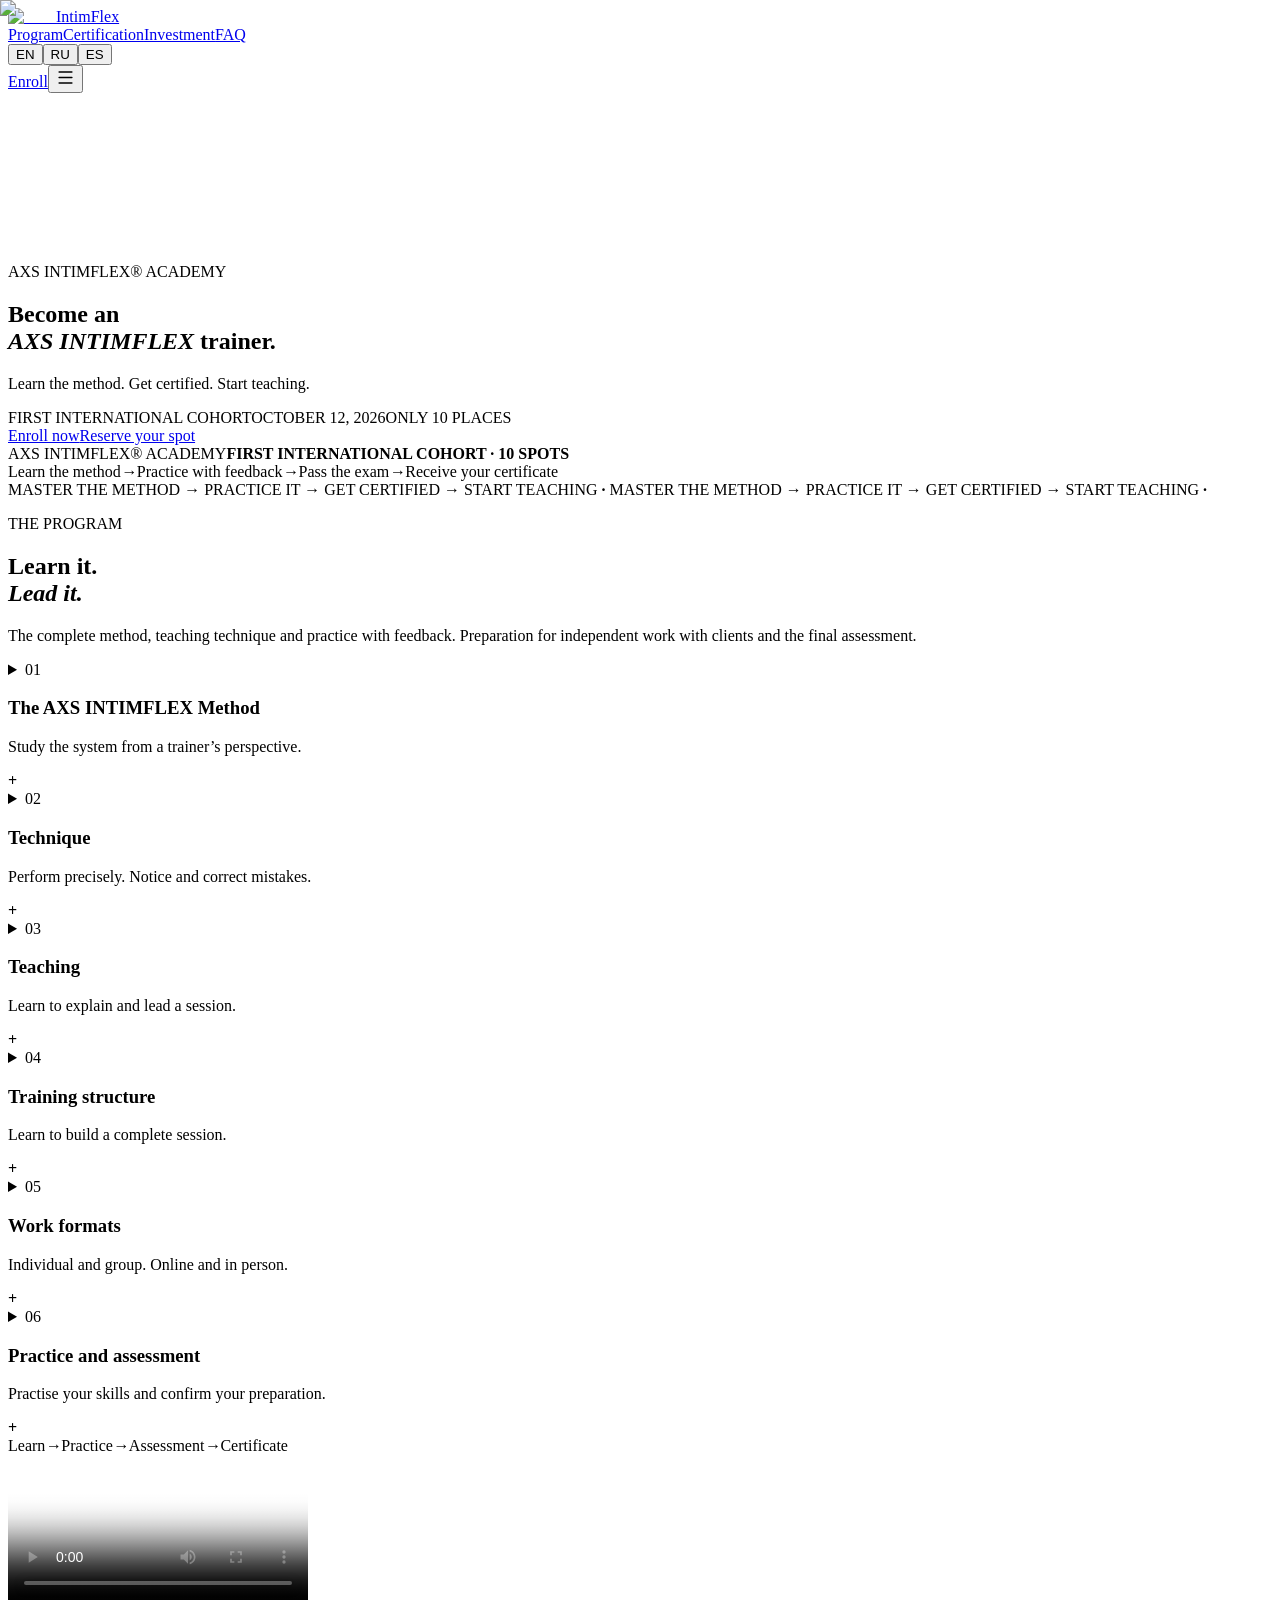
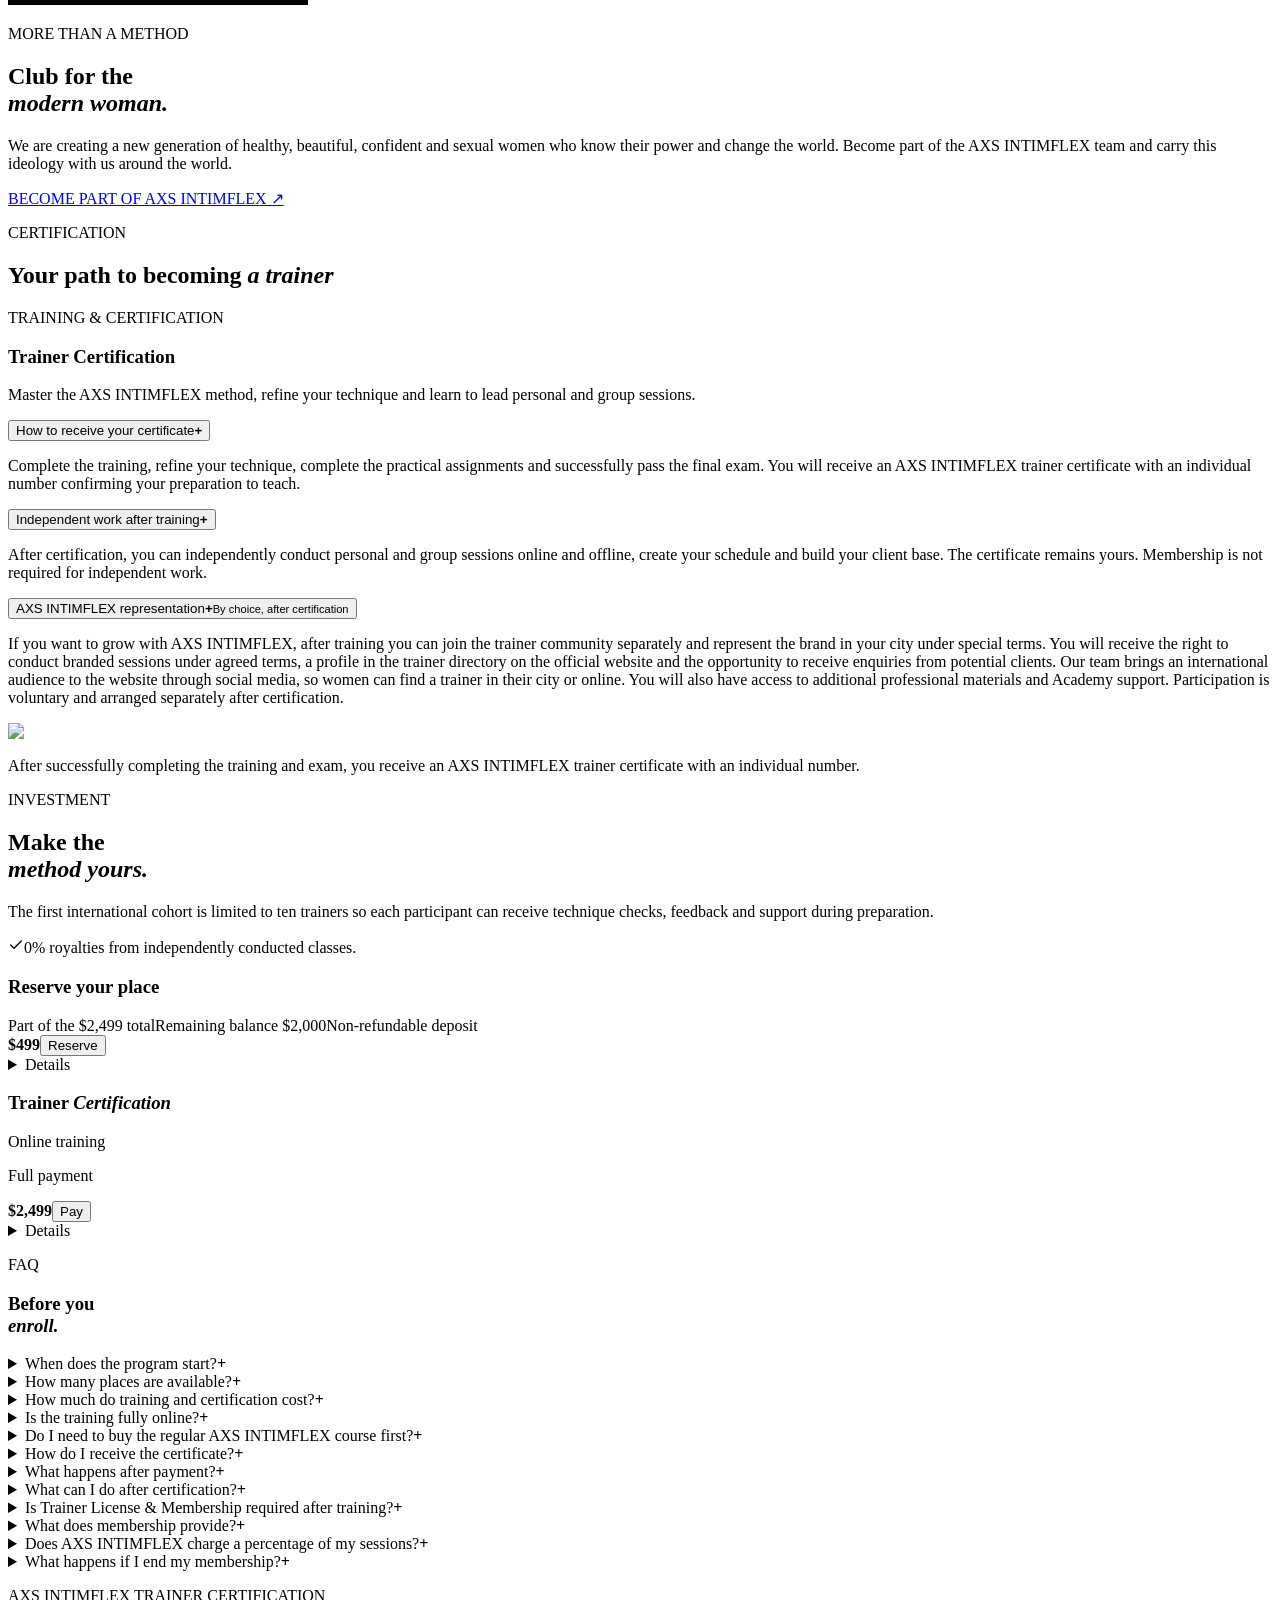
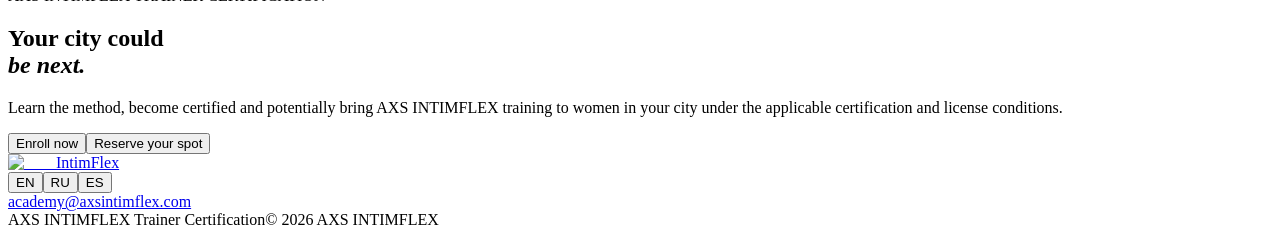
==== index.html @ 9a1fa1b2 "Remove deposit note from full payment details" ====
<!DOCTYPE html><html lang="en" class="cormorant_d46c91ca-module__DR68Ja__variable archivo_1da94cdb-module__p3mQUa__variable"><head><meta charSet="utf-8"/><meta name="viewport" content="width=device-width, initial-scale=1"/><link rel="preload" href="/intimflex-academy-review/_next/static/media/75affa71d1e2f6a7-s.p.17-aodiw50953.woff2" as="font" crossorigin="" type="font/woff2"/><link rel="preload" href="/intimflex-academy-review/_next/static/media/b27a2cd9989897de-s.p.28de03t9-1qub.woff2" as="font" crossorigin="" type="font/woff2"/><link rel="preload" href="/intimflex-academy-review/_next/static/media/daa29454a3e61cb2-s.p.25_z0nxfvnd9o.woff2" as="font" crossorigin="" type="font/woff2"/><link rel="preload" as="image" href="/intimflex-academy-review/img/axs-logo-original.png"/><link rel="preload" as="image" href="/intimflex-academy-review/img/academy-certificate-watermarked.jpg"/><link rel="stylesheet" href="/intimflex-academy-review/_next/static/chunks/3pkcctkh5bhol.css" data-precedence="next"/><link rel="preload" as="script" fetchPriority="low" href="/intimflex-academy-review/_next/static/chunks/3ll07n217cgxf.js"/><script src="/intimflex-academy-review/_next/static/chunks/161ejkk0k8fm8.js" async=""></script><script src="/intimflex-academy-review/_next/static/chunks/0iec5q4ack_04.js" async=""></script><script src="/intimflex-academy-review/_next/static/chunks/turbopack-14t2lankjjs8s.js" async=""></script><script src="/intimflex-academy-review/_next/static/chunks/1d4h-sglyo8ft.js" async=""></script><script src="/intimflex-academy-review/_next/static/chunks/14mumt5_n0xhi.js" async=""></script><script src="/intimflex-academy-review/_next/static/chunks/1zgshi71s8dn1.js" async=""></script><meta name="next-size-adjust" content=""/><title>AXS INTIMFLEX Academy — Trainer Certification</title><meta name="description" content="AXS INTIMFLEX Trainer Certification Program. First cohort starts October 12, 2026."/><script src="/intimflex-academy-review/_next/static/chunks/0cz1d0mv5g_q7.js" noModule=""></script></head><body><div hidden=""><!--$--><!--/$--></div><main id="top"><header class="site-header"><a class="brand" href="#top" aria-label="AXS INTIMFLEX Academy"><img alt="AXS" width="635" height="415" decoding="async" data-nimg="1" style="color:transparent" src="/intimflex-academy-review/img/axs-logo-original.png"/><span class="brand-name">IntimFlex</span></a><nav class="desktop-nav" aria-label="Main navigation"><a href="#program">Program</a><a href="#outcome">Certification</a><a href="#investment">Investment</a><a href="#faq">FAQ</a></nav><div class="header-actions"><div class="languages" role="group" aria-label="Language"><button class="selected" type="button" aria-pressed="true">EN</button><button class="" type="button" aria-pressed="false">RU</button><button class="" type="button" aria-pressed="false">ES</button></div><a class="header-cta" href="#investment">Enroll</a><button class="menu-button" type="button" aria-expanded="false" aria-label="Open menu"><svg xmlns="http://www.w3.org/2000/svg" width="19" height="19" viewBox="0 0 24 24" fill="none" stroke="currentColor" stroke-width="2" stroke-linecap="round" stroke-linejoin="round" class="lucide lucide-menu" aria-hidden="true"><path d="M4 5h16"></path><path d="M4 12h16"></path><path d="M4 19h16"></path></svg></button></div></header><section class="hero" aria-labelledby="hero-title"><video class="hero-video" autoPlay="" muted="" loop="" playsInline="" poster="/intimflex-academy-review/img/hero-m.jpg" aria-hidden="true"><source src="/intimflex-academy-review/video/hero.mp4" type="video/mp4"/></video><div class="hero-overlay" aria-hidden="true"></div><div class="shell hero-grid"><div class="hero-copy"><p class="eyebrow pink">AXS INTIMFLEX® ACADEMY</p><h1 id="hero-title">Become an<br/><em>AXS INTIMFLEX</em> trainer.</h1><p class="hero-lede">Learn the method. Get certified. Start teaching.</p><div class="hero-meta"><span>FIRST INTERNATIONAL COHORT</span><span>OCTOBER 12, 2026</span><span>ONLY 10 PLACES</span></div><div class="hero-actions"><a class="button button-primary" href="#investment">Enroll now</a><a class="button button-ghost" href="#investment">Reserve your spot</a></div></div><div class="hero-visual"><img alt="AXS INTIMFLEX training session" loading="lazy" decoding="async" data-nimg="fill" class="hero-visual-image" style="position:absolute;height:100%;width:100%;left:0;top:0;right:0;bottom:0;color:transparent" src="/intimflex-academy-review/img/academy-hero-training-v20260906-new.jpg"/><div class="visual-caption"><span>AXS INTIMFLEX® ACADEMY</span><b>FIRST INTERNATIONAL COHORT<!-- --> · <!-- -->10 SPOTS</b></div></div></div><div class="shell hero-facts"><span class="">Learn the method</span><i>→</i><span class="">Practice with feedback</span><i>→</i><span class="">Pass the exam</span><i>→</i><span class="last-fact">Receive your certificate</span></div></section><section class="brand-strip" aria-label="Academy path"><div class="brand-strip-viewport"><div class="brand-strip-track"><span aria-hidden="false">MASTER THE METHOD → PRACTICE IT → GET CERTIFIED → START TEACHING<!-- --> <b aria-hidden="true"> · </b></span><span aria-hidden="true">MASTER THE METHOD → PRACTICE IT → GET CERTIFIED → START TEACHING<!-- --> <b aria-hidden="true"> · </b></span></div></div></section><section class="section" id="program"><div class="shell"><div class="section-intro"><div><p class="eyebrow">THE PROGRAM</p><h2>Learn it.<br/><em>Lead it.</em></h2></div><p>The complete method, teaching technique and practice with feedback. Preparation for independent work with clients and the final assessment.</p></div><div class="program-list"><details class="program-item"><summary><span>0<!-- -->1</span><div><h3>The AXS INTIMFLEX Method</h3><p>Study the system from a trainer’s perspective.</p></div><b>+</b></summary><div class="program-detail"><p>Work through the core training blocks and understand their purpose and sequence. The full core method is included in the program; you do not need to purchase a separate course in advance.</p></div></details><details class="program-item"><summary><span>0<!-- -->2</span><div><h3>Technique</h3><p>Perform precisely. Notice and correct mistakes.</p></div><b>+</b></summary><div class="program-detail"><p>Study exercise technique and common errors. Learn to demonstrate movement, observe how it is performed and give a client clear cues.</p></div></details><details class="program-item"><summary><span>0<!-- -->3</span><div><h3>Teaching</h3><p>Learn to explain and lead a session.</p></div><b>+</b></summary><div class="program-detail"><p>Master a clear sequence for teaching exercises: explanation, demonstration, observation and feedback. Learn to help a client understand and master each movement.</p></div></details><details class="program-item"><summary><span>0<!-- -->4</span><div><h3>Training structure</h3><p>Learn to build a complete session.</p></div><b>+</b></summary><div class="program-detail"><p>Study how to structure a workout: warm-up, main blocks, exercise sequence and finish. Understand how to connect exercises into a complete session.</p></div></details><details class="program-item"><summary><span>0<!-- -->5</span><div><h3>Work formats</h3><p>Individual and group. Online and in person.</p></div><b>+</b></summary><div class="program-detail"><p>Learn the specifics of personal and group sessions. Understand how to organise explanation, demonstration and technique observation in each format.</p></div></details><details class="program-item"><summary><span>0<!-- -->6</span><div><h3>Practice and assessment</h3><p>Practise your skills and confirm your preparation.</p></div><b>+</b></summary><div class="program-detail"><p>Complete practical assignments, demonstrate the technique and receive feedback. The certificate is issued after the program requirements are completed and the final exam is passed successfully.</p></div></details></div><div class="path"><span class="">Learn</span><i>→</i><span class="">Practice</span><i>→</i><span class="">Assessment</span><i>→</i><span class="path-final">Certificate</span></div></div></section><section class="method-visual"><div class="shell method-visual-grid"><div class="method-video-shell"><div class="method-image method-video-wrap"><video class="method-video" controls="" preload="metadata" playsInline="" poster="/intimflex-academy-review/img/practice-ru-poster.jpg" aria-label="AXS INTIMFLEX trainer academy video" src="/intimflex-academy-review/video/practice-en.mp4">Your browser does not support video playback.</video></div></div><div><p class="eyebrow pink">MORE THAN A METHOD</p><h2>Club for the<br/><em>modern woman.</em></h2><p>We are creating a new generation of healthy, beautiful, confident and sexual women who know their power and change the world. Become part of the AXS INTIMFLEX team and carry this ideology with us around the world.</p><a class="text-link" href="#outcome">BECOME PART OF AXS INTIMFLEX ↗</a></div></div></section><section class="section certification" id="outcome" aria-labelledby="certification-title"><div class="shell"><div class="certification-heading"><p class="eyebrow pink">CERTIFICATION</p><h2 id="certification-title">Your path to becoming<!-- --> <em>a trainer</em></h2></div><div class="certification-grid"><article class="certification-card"><p class="eyebrow pink">TRAINING &amp; CERTIFICATION</p><h3>Trainer Certification</h3><p class="certification-description">Master the AXS INTIMFLEX method, refine your technique and learn to lead personal and group sessions.</p><div class="certification-accordion"><div class="certification-item"><button id="certification-trigger-0" type="button" aria-expanded="false" aria-controls="certification-panel-0"><span>How to receive your certificate</span><b aria-hidden="true">+</b></button><div id="certification-panel-0" class="certification-panel" role="region" aria-labelledby="certification-trigger-0"><div><p>Complete the training, refine your technique, complete the practical assignments and successfully pass the final exam. You will receive an AXS INTIMFLEX trainer certificate with an individual number confirming your preparation to teach.</p></div></div></div><div class="certification-item"><button id="certification-trigger-1" type="button" aria-expanded="false" aria-controls="certification-panel-1"><span>Independent work after training</span><b aria-hidden="true">+</b></button><div id="certification-panel-1" class="certification-panel" role="region" aria-labelledby="certification-trigger-1"><div><p>After certification, you can independently conduct personal and group sessions online and offline, create your schedule and build your client base. The certificate remains yours. Membership is not required for independent work.</p></div></div></div><div class="certification-item"><button id="certification-trigger-2" type="button" aria-expanded="false" aria-controls="certification-panel-2"><span>AXS INTIMFLEX representation</span><b aria-hidden="true">+</b><small>By choice, after certification</small></button><div id="certification-panel-2" class="certification-panel" role="region" aria-labelledby="certification-trigger-2"><div><p>If you want to grow with AXS INTIMFLEX, after training you can join the trainer community separately and represent the brand in your city under special terms.

You will receive the right to conduct branded sessions under agreed terms, a profile in the trainer directory on the official website and the opportunity to receive enquiries from potential clients. Our team brings an international audience to the website through social media, so women can find a trainer in their city or online.

You will also have access to additional professional materials and Academy support. Participation is voluntary and arranged separately after certification.</p></div></div></div></div></article><div class="certificate-visual"><div class="certificate-shell"><img alt="AXS INTIMFLEX Trainer certificate" width="1280" height="853" decoding="async" data-nimg="1" style="color:transparent" src="/intimflex-academy-review/img/academy-certificate-watermarked.jpg"/></div><p>After successfully completing the training and exam, you receive an AXS INTIMFLEX trainer certificate with an individual number.</p></div></div></div></section><section class="section investment" id="investment"><div class="shell investment-grid"><div class="investment-copy"><p class="eyebrow pink">INVESTMENT</p><h2>Make the<br/><em>method yours.</em></h2><p>The first international cohort is limited to ten trainers so each participant can receive technique checks, feedback and support during preparation.</p><div class="royalty-note"><svg xmlns="http://www.w3.org/2000/svg" width="16" height="16" viewBox="0 0 24 24" fill="none" stroke="currentColor" stroke-width="2" stroke-linecap="round" stroke-linejoin="round" class="lucide lucide-check" aria-hidden="true"><path d="M20 6 9 17l-5-5"></path></svg><span>0% royalties from independently conducted classes.</span></div><article class="payment-card reserve-card"><img alt="AXS INTIMFLEX training" loading="lazy" decoding="async" data-nimg="fill" style="position:absolute;height:100%;width:100%;left:0;top:0;right:0;bottom:0;color:transparent" src="/intimflex-academy-review/img/class-1-20260728.jpg"/><div class="payment-card-shade"></div><div class="payment-card-content"><h3>Reserve your place</h3><div class="reserve-copy"><span>Part of the $2,499 total</span><span>Remaining balance $2,000</span><span>Non-refundable deposit</span></div><div class="payment-card-bottom"><strong>$499</strong><button class="button button-primary" type="button">Reserve</button><details class="payment-details"><summary>Details</summary><p>Non-refundable reservation deposit. Credited toward the $2,499 total. Remaining balance before the program begins: $2,000.</p><ul><li>Full AXS INTIMFLEX method</li><li>Trainer-level technique and teaching</li><li>Practice, feedback and assessment</li><li>Final exam and certificate</li><li>Preparation for online and offline work</li><li>Individual and group training formats</li></ul></details></div></div></article></div><article class="payment-card full-card"><img alt="AXS INTIMFLEX Trainer Certification" loading="lazy" decoding="async" data-nimg="fill" style="position:absolute;height:100%;width:100%;left:0;top:0;right:0;bottom:0;color:transparent" src="/intimflex-academy-review/img/academy-hero-training-v20260906-new.jpg"/><div class="payment-card-shade"></div><div class="payment-card-content"><div class="full-card-heading"><h3><span>Trainer</span> <em>Certification</em></h3><p>Online training</p><p>Full payment</p></div><div class="payment-card-bottom"><strong>$2,499</strong><button class="button button-primary" type="button">Pay</button><details class="payment-details"><summary>Details</summary><p>Full program investment · starts October 12, 2026 · 100% online</p><ul><li>Full AXS INTIMFLEX method</li><li>Trainer-level technique and teaching</li><li>Practice, feedback and assessment</li><li>Final exam and certificate</li><li>Preparation for online and offline work</li><li>Individual and group training formats</li></ul></details></div></div></article></div><div class="shell faq" id="faq"><div><p class="eyebrow pink">FAQ</p><h3>Before you<br/><em>enroll.</em></h3></div><div><details class="accordion"><summary>When does the program start?<b>+</b></summary><p>The first cohort starts October 12, 2026.</p></details><details class="accordion"><summary>How many places are available?<b>+</b></summary><p>Only 10 places are available in the first cohort. This allows us to give attention to every participant, check technique and provide personal feedback.</p></details><details class="accordion"><summary>How much do training and certification cost?<b>+</b></summary><p>The full program costs $2,499. You can pay the full amount upfront or reserve a place with a $499 non-refundable deposit, credited toward the tuition. The remaining balance is $2,000.</p></details><details class="accordion"><summary>Is the training fully online?<b>+</b></summary><p>Yes. The training, practical assignments, feedback and final assessment are 100% online.</p></details><details class="accordion"><summary>Do I need to buy the regular AXS INTIMFLEX course first?<b>+</b></summary><p>No. The full core method is already included in the trainer preparation program. You study it from an instructor’s perspective: how to perform exercises, explain them to clients, correct technique and structure sessions.</p></details><details class="accordion"><summary>How do I receive the certificate?<b>+</b></summary><p>Complete the program, fulfil the required assignments and successfully pass the final exam. You will then receive an AXS INTIMFLEX Certified Trainer certificate with an individual number. Payment alone does not guarantee a certificate.</p></details><details class="accordion"><summary>What happens after payment?<b>+</b></summary><p>After payment, you will receive access to a private WhatsApp group with Ilona, where information about the training start and next steps will be shared.</p></details><details class="accordion"><summary>What can I do after certification?<b>+</b></summary><p>After successfully completing the training and exam, you can conduct personal and group sessions online and offline, set your own schedule and prices, and build your client base. The right to use the brand to promote your sessions is granted separately through AXS INTIMFLEX Trainer Membership.</p></details><details class="accordion"><summary>Is Trainer License &amp; Membership required after training?<b>+</b></summary><p>No. Membership is voluntary and activated separately after certification. It costs $150 per month and no free period is provided. It is not included in the training cost.</p></details><details class="accordion"><summary>What does membership provide?<b>+</b></summary><p>Official AXS INTIMFLEX Active Licensed Trainer status; the right to use the approved name and logo for your sessions under the membership terms; and a personal profile in the trainer directory with your city, country and contact details. The directory gives you the opportunity to receive enquiries from prospective clients through the official website: the AXS INTIMFLEX team actively brings international traffic from social media, so prospective clients may find a trainer in their city or for online sessions and contact them directly. The subscription also includes professional materials, method updates, a private trainer community and Academy support.</p></details><details class="accordion"><summary>Does AXS INTIMFLEX charge a percentage of my sessions?<b>+</b></summary><p>No. Royalties on personal and group sessions you conduct yourself are 0%. You set your own prices and collect payment from your clients.</p></details><details class="accordion"><summary>What happens if I end my membership?<b>+</b></summary><p>Your training certificate remains valid. You can continue working independently and state your qualification. Your Active Licensed Trainer status is removed, your official directory profile is taken down, and access to additional materials, updates and other membership benefits ends. Use of the licensed logo and presenting sessions under the brand must stop within the period set by the membership terms.</p></details></div></div></section><section class="final-cta"><div class="shell"><p class="eyebrow">AXS INTIMFLEX TRAINER CERTIFICATION</p><h2>Your city could<br/><em>be next.</em></h2><p>Learn the method, become certified and potentially bring AXS INTIMFLEX training to women in your city under the applicable certification and license conditions.</p><div class="final-actions"><button class="button button-dark" type="button">Enroll now</button><button class="button button-dark-outline" type="button">Reserve your spot</button></div></div></section><footer class="footer"><div class="shell footer-top"><a class="brand" href="#top" aria-label="AXS INTIMFLEX Academy"><img alt="AXS" width="635" height="415" decoding="async" data-nimg="1" style="color:transparent" src="/intimflex-academy-review/img/axs-logo-original.png"/><span class="brand-name">IntimFlex</span></a><div class="languages" role="group" aria-label="Language"><button class="selected" type="button" aria-pressed="true">EN</button><button class="" type="button" aria-pressed="false">RU</button><button class="" type="button" aria-pressed="false">ES</button></div><a href="mailto:academy@axsintimflex.com">academy@axsintimflex.com</a></div><div class="shell footer-bottom"><span>AXS INTIMFLEX Trainer Certification</span><span>© <!-- -->2026<!-- --> AXS INTIMFLEX</span></div></footer></main><!--$--><!--/$--><script src="/intimflex-academy-review/_next/static/chunks/3ll07n217cgxf.js" id="_R_" async=""></script><script>(self.__next_f=self.__next_f||[]).push([0])</script><script>self.__next_f.push([1,"1:\"$Sreact.fragment\"\n2:I[39756,[\"/intimflex-academy-review/_next/static/chunks/1d4h-sglyo8ft.js\",\"/intimflex-academy-review/_next/static/chunks/14mumt5_n0xhi.js\"],\"default\"]\n3:I[37457,[\"/intimflex-academy-review/_next/static/chunks/1d4h-sglyo8ft.js\",\"/intimflex-academy-review/_next/static/chunks/14mumt5_n0xhi.js\"],\"default\"]\n4:I[47257,[\"/intimflex-academy-review/_next/static/chunks/1d4h-sglyo8ft.js\",\"/intimflex-academy-review/_next/static/chunks/14mumt5_n0xhi.js\"],\"ClientPageRoot\"]\n5:I[52683,[\"/intimflex-academy-review/_next/static/chunks/1d4h-sglyo8ft.js\",\"/intimflex-academy-review/_next/static/chunks/14mumt5_n0xhi.js\",\"/intimflex-academy-review/_next/static/chunks/1zgshi71s8dn1.js\"],\"default\"]\n8:I[97367,[\"/intimflex-academy-review/_next/static/chunks/1d4h-sglyo8ft.js\",\"/intimflex-academy-review/_next/static/chunks/14mumt5_n0xhi.js\"],\"OutletBoundary\"]\n9:\"$Sreact.suspense\"\nb:I[97367,[\"/intimflex-academy-review/_next/static/chunks/1d4h-sglyo8ft.js\",\"/intimflex-academy-review/_next/static/chunks/14mumt5_n0xhi.js\"],\"ViewportBoundary\"]\nd:I[97367,[\"/intimflex-academy-review/_next/static/chunks/1d4h-sglyo8ft.js\",\"/intimflex-academy-review/_next/static/chunks/14mumt5_n0xhi.js\"],\"MetadataBoundary\"]\nf:I[68027,[\"/intimflex-academy-review/_next/static/chunks/1d4h-sglyo8ft.js\",\"/intimflex-academy-review/_next/static/chunks/14mumt5_n0xhi.js\"],\"default\",1]\n:HL[\"/intimflex-academy-review/_next/static/chunks/3pkcctkh5bhol.css\",\"style\"]\n:HL[\"/intimflex-academy-review/_next/static/media/75affa71d1e2f6a7-s.p.17-aodiw50953.woff2\",\"font\",{\"crossOrigin\":\"\",\"type\":\"font/woff2\"}]\n:HL[\"/intimflex-academy-review/_next/static/media/b27a2cd9989897de-s.p.28de03t9-1qub.woff2\",\"font\",{\"crossOrigin\":\"\",\"type\":\"font/woff2\"}]\n:HL[\"/intimflex-academy-review/_next/static/media/daa29454a3e61cb2-s.p.25_z0nxfvnd9o.woff2\",\"font\",{\"crossOrigin\":\"\",\"type\":\"font/woff2\"}]\n"])</script><script>self.__next_f.push([1,"0:{\"P\":null,\"c\":[\"\",\"\"],\"q\":\"\",\"i\":false,\"f\":[[[\"\",{\"children\":[\"__PAGE__\",{}]},\"$undefined\",\"$undefined\",16],[[\"$\",\"$1\",\"c\",{\"children\":[[[\"$\",\"link\",\"0\",{\"rel\":\"stylesheet\",\"href\":\"/intimflex-academy-review/_next/static/chunks/3pkcctkh5bhol.css\",\"precedence\":\"next\",\"crossOrigin\":\"$undefined\",\"nonce\":\"$undefined\"}],[\"$\",\"script\",\"script-0\",{\"src\":\"/intimflex-academy-review/_next/static/chunks/1d4h-sglyo8ft.js\",\"async\":true,\"nonce\":\"$undefined\"}],[\"$\",\"script\",\"script-1\",{\"src\":\"/intimflex-academy-review/_next/static/chunks/14mumt5_n0xhi.js\",\"async\":true,\"nonce\":\"$undefined\"}]],[\"$\",\"html\",null,{\"lang\":\"en\",\"className\":\"cormorant_d46c91ca-module__DR68Ja__variable archivo_1da94cdb-module__p3mQUa__variable\",\"children\":[\"$\",\"body\",null,{\"children\":[\"$\",\"$L2\",null,{\"parallelRouterKey\":\"children\",\"error\":\"$undefined\",\"errorStyles\":\"$undefined\",\"errorScripts\":\"$undefined\",\"template\":[\"$\",\"$L3\",null,{}],\"templateStyles\":\"$undefined\",\"templateScripts\":\"$undefined\",\"notFound\":[[[\"$\",\"title\",null,{\"children\":\"404: This page could not be found.\"}],[\"$\",\"div\",null,{\"style\":{\"fontFamily\":\"system-ui,\\\"Segoe UI\\\",Roboto,Helvetica,Arial,sans-serif,\\\"Apple Color Emoji\\\",\\\"Segoe UI Emoji\\\"\",\"height\":\"100vh\",\"textAlign\":\"center\",\"display\":\"flex\",\"flexDirection\":\"column\",\"alignItems\":\"center\",\"justifyContent\":\"center\"},\"children\":[\"$\",\"div\",null,{\"children\":[[\"$\",\"style\",null,{\"dangerouslySetInnerHTML\":{\"__html\":\"body{color:#000;background:#fff;margin:0}.next-error-h1{border-right:1px solid rgba(0,0,0,.3)}@media (prefers-color-scheme:dark){body{color:#fff;background:#000}.next-error-h1{border-right:1px solid rgba(255,255,255,.3)}}\"}}],[\"$\",\"h1\",null,{\"className\":\"next-error-h1\",\"style\":{\"display\":\"inline-block\",\"margin\":\"0 20px 0 0\",\"padding\":\"0 23px 0 0\",\"fontSize\":24,\"fontWeight\":500,\"verticalAlign\":\"top\",\"lineHeight\":\"49px\"},\"children\":404}],[\"$\",\"div\",null,{\"style\":{\"display\":\"inline-block\"},\"children\":[\"$\",\"h2\",null,{\"style\":{\"fontSize\":14,\"fontWeight\":400,\"lineHeight\":\"49px\",\"margin\":0},\"children\":\"This page could not be found.\"}]}]]}]}]],[]],\"forbidden\":\"$undefined\",\"unauthorized\":\"$undefined\"}]}]}]]}],{\"children\":[[\"$\",\"$1\",\"c\",{\"children\":[[\"$\",\"$L4\",null,{\"Component\":\"$5\",\"serverProvidedParams\":{\"searchParams\":{},\"params\":{},\"promises\":[\"$@6\",\"$@7\"]}}],[[\"$\",\"script\",\"script-0\",{\"src\":\"/intimflex-academy-review/_next/static/chunks/1zgshi71s8dn1.js\",\"async\":true,\"nonce\":\"$undefined\"}]],[\"$\",\"$L8\",null,{\"children\":[\"$\",\"$9\",null,{\"name\":\"Next.MetadataOutlet\",\"children\":\"$@a\"}]}]]}],{},null,false,null]},null,false,null],[\"$\",\"$1\",\"h\",{\"children\":[null,[\"$\",\"$Lb\",null,{\"children\":\"$Lc\"}],[\"$\",\"div\",null,{\"hidden\":true,\"children\":[\"$\",\"$Ld\",null,{\"children\":[\"$\",\"$9\",null,{\"name\":\"Next.Metadata\",\"children\":\"$Le\"}]}]}],[\"$\",\"meta\",null,{\"name\":\"next-size-adjust\",\"content\":\"\"}]]}],false]],\"m\":\"$undefined\",\"G\":[\"$f\",[[\"$\",\"link\",\"0\",{\"rel\":\"stylesheet\",\"href\":\"/intimflex-academy-review/_next/static/chunks/3pkcctkh5bhol.css\",\"precedence\":\"next\",\"crossOrigin\":\"$undefined\",\"nonce\":\"$undefined\"}]]],\"S\":true,\"h\":null,\"s\":\"$undefined\",\"l\":\"$undefined\",\"p\":\"$undefined\",\"d\":\"$undefined\",\"b\":\"9kYH8wu3HD58mdN7g2L9W\"}\n"])</script><script>self.__next_f.push([1,"6:{}\n7:\"$0:f:0:1:1:children:0:props:children:0:props:serverProvidedParams:params\"\n"])</script><script>self.__next_f.push([1,"c:[[\"$\",\"meta\",\"0\",{\"charSet\":\"utf-8\"}],[\"$\",\"meta\",\"1\",{\"name\":\"viewport\",\"content\":\"width=device-width, initial-scale=1\"}]]\n"])</script><script>self.__next_f.push([1,"a:null\ne:[[\"$\",\"title\",\"0\",{\"children\":\"AXS INTIMFLEX Academy — Trainer Certification\"}],[\"$\",\"meta\",\"1\",{\"name\":\"description\",\"content\":\"AXS INTIMFLEX Trainer Certification Program. First cohort starts October 12, 2026.\"}]]\n"])</script></body></html>
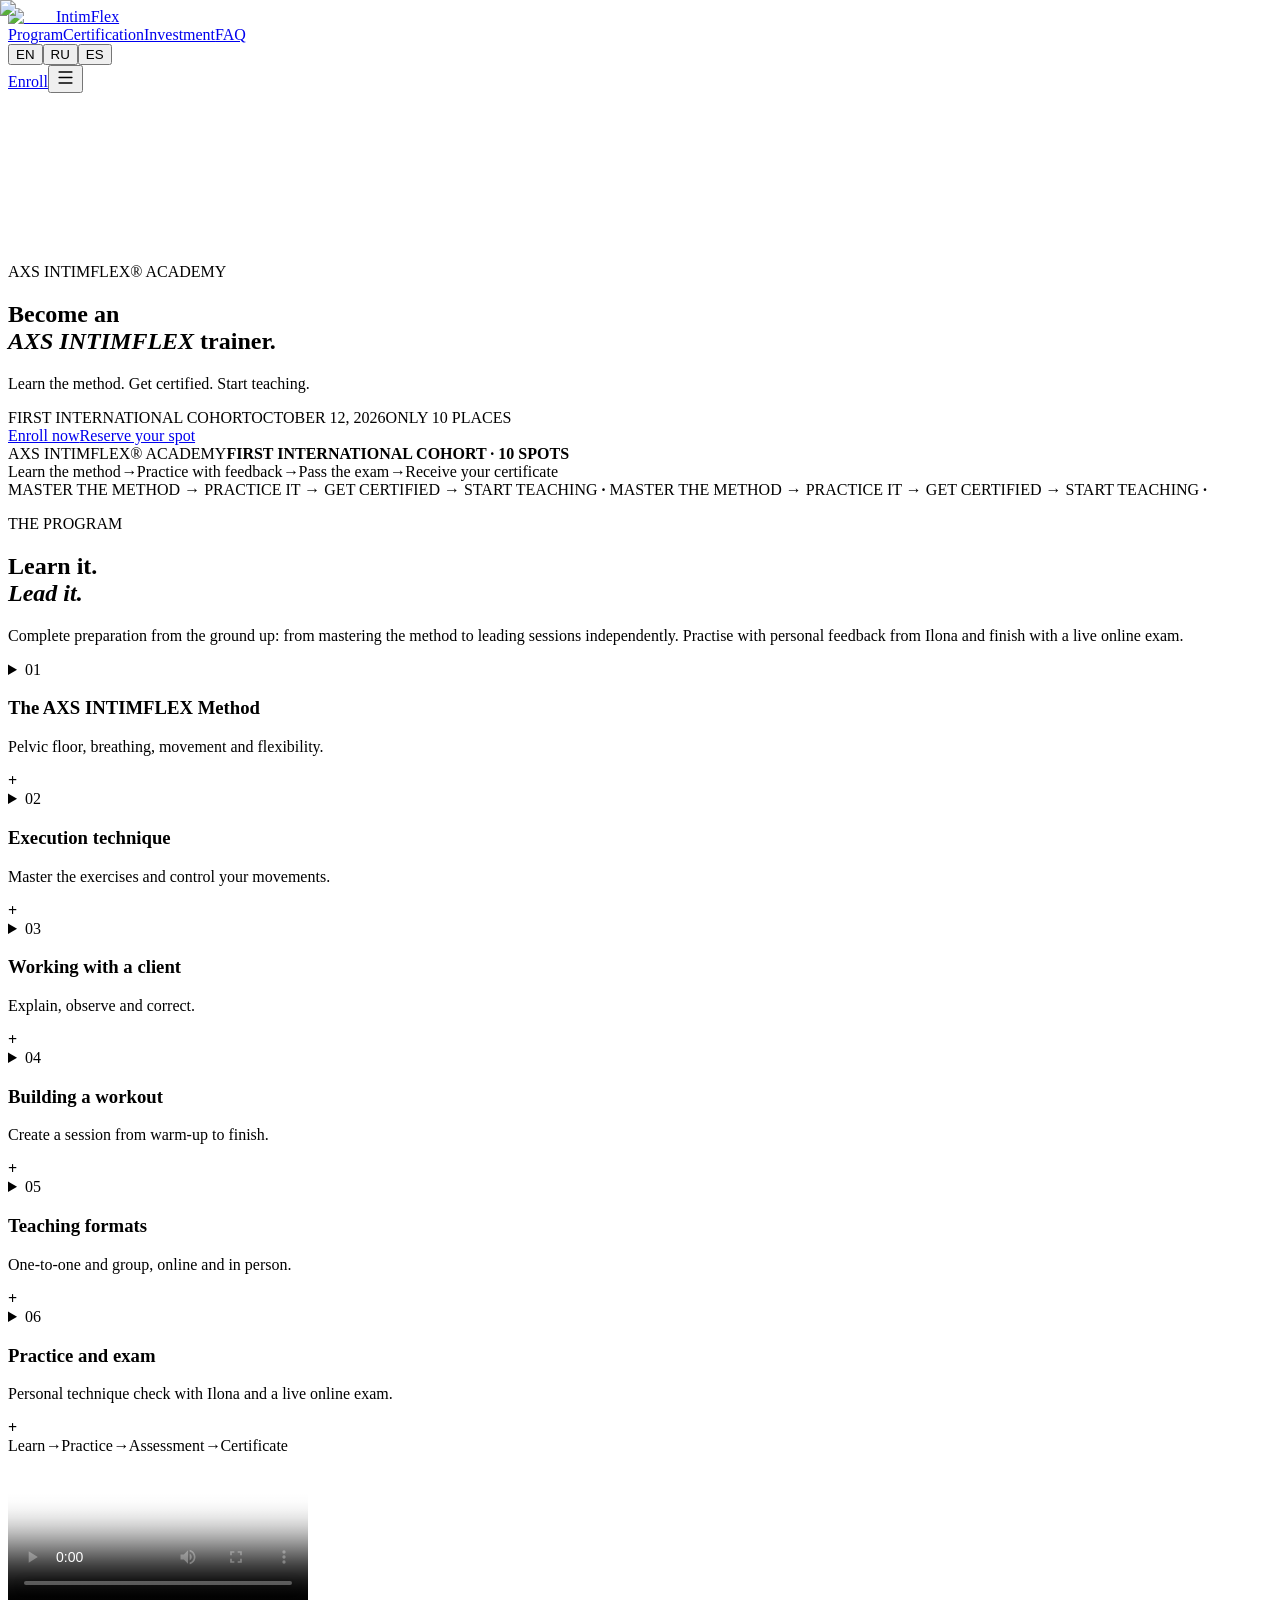
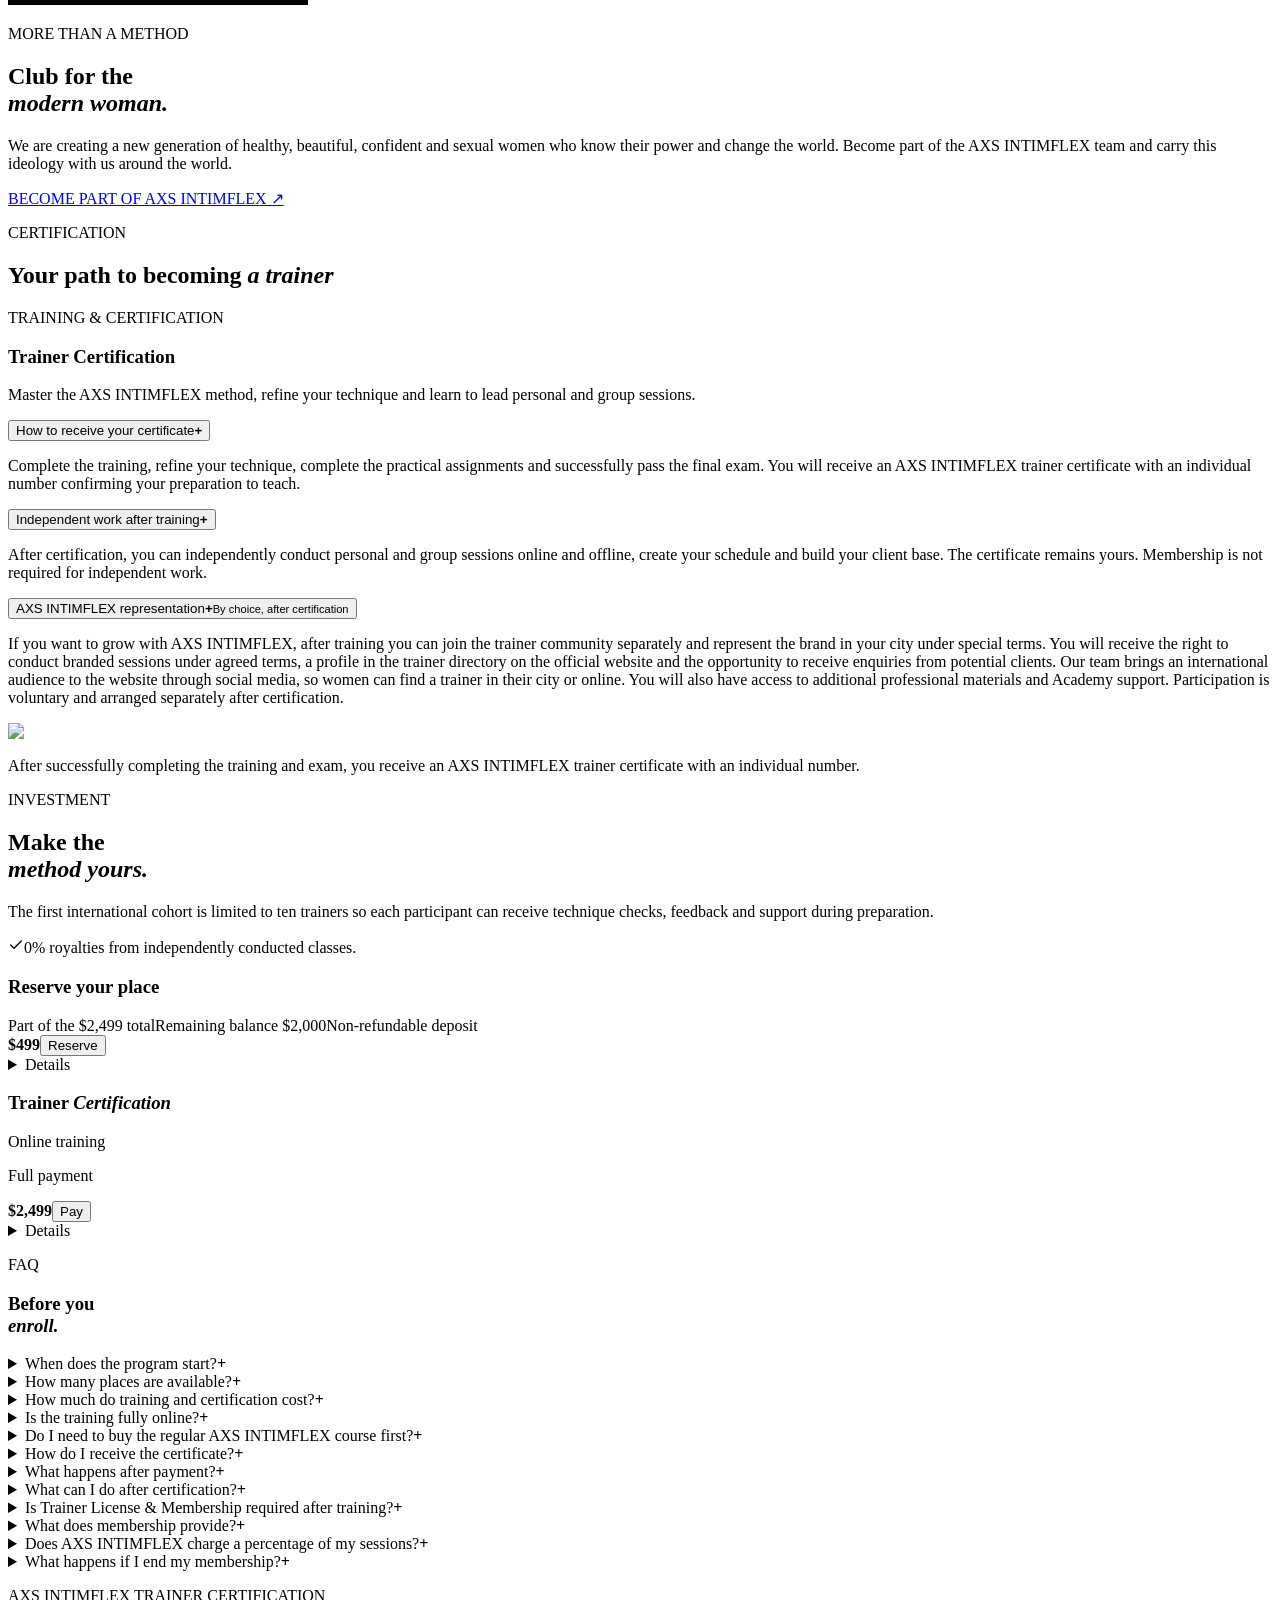
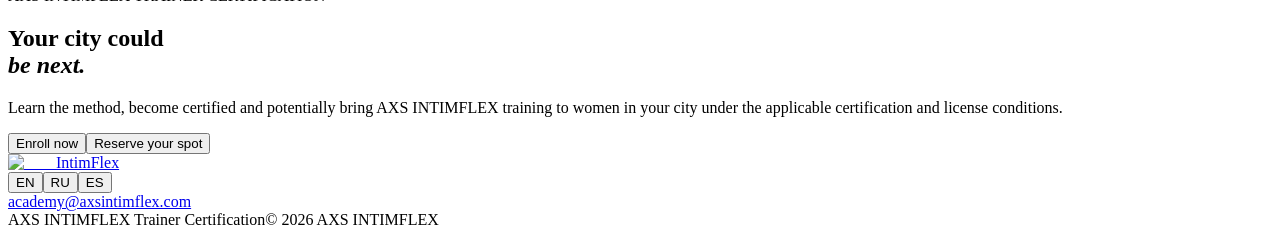
==== commit 070febb4: "Publish multilingual Academy program curriculum" ====
--- a/index.html
+++ b/index.html
@@ -1,5 +1,5 @@
-<!DOCTYPE html><html lang="en" class="cormorant_d46c91ca-module__DR68Ja__variable archivo_1da94cdb-module__p3mQUa__variable"><head><meta charSet="utf-8"/><meta name="viewport" content="width=device-width, initial-scale=1"/><link rel="preload" href="/intimflex-academy-review/_next/static/media/75affa71d1e2f6a7-s.p.17-aodiw50953.woff2" as="font" crossorigin="" type="font/woff2"/><link rel="preload" href="/intimflex-academy-review/_next/static/media/b27a2cd9989897de-s.p.28de03t9-1qub.woff2" as="font" crossorigin="" type="font/woff2"/><link rel="preload" href="/intimflex-academy-review/_next/static/media/daa29454a3e61cb2-s.p.25_z0nxfvnd9o.woff2" as="font" crossorigin="" type="font/woff2"/><link rel="preload" as="image" href="/intimflex-academy-review/img/axs-logo-original.png"/><link rel="preload" as="image" href="/intimflex-academy-review/img/academy-certificate-watermarked.jpg"/><link rel="stylesheet" href="/intimflex-academy-review/_next/static/chunks/3pkcctkh5bhol.css" data-precedence="next"/><link rel="preload" as="script" fetchPriority="low" href="/intimflex-academy-review/_next/static/chunks/3ll07n217cgxf.js"/><script src="/intimflex-academy-review/_next/static/chunks/161ejkk0k8fm8.js" async=""></script><script src="/intimflex-academy-review/_next/static/chunks/0iec5q4ack_04.js" async=""></script><script src="/intimflex-academy-review/_next/static/chunks/turbopack-14t2lankjjs8s.js" async=""></script><script src="/intimflex-academy-review/_next/static/chunks/1d4h-sglyo8ft.js" async=""></script><script src="/intimflex-academy-review/_next/static/chunks/14mumt5_n0xhi.js" async=""></script><script src="/intimflex-academy-review/_next/static/chunks/1zgshi71s8dn1.js" async=""></script><meta name="next-size-adjust" content=""/><title>AXS INTIMFLEX Academy — Trainer Certification</title><meta name="description" content="AXS INTIMFLEX Trainer Certification Program. First cohort starts October 12, 2026."/><script src="/intimflex-academy-review/_next/static/chunks/0cz1d0mv5g_q7.js" noModule=""></script></head><body><div hidden=""><!--$--><!--/$--></div><main id="top"><header class="site-header"><a class="brand" href="#top" aria-label="AXS INTIMFLEX Academy"><img alt="AXS" width="635" height="415" decoding="async" data-nimg="1" style="color:transparent" src="/intimflex-academy-review/img/axs-logo-original.png"/><span class="brand-name">IntimFlex</span></a><nav class="desktop-nav" aria-label="Main navigation"><a href="#program">Program</a><a href="#outcome">Certification</a><a href="#investment">Investment</a><a href="#faq">FAQ</a></nav><div class="header-actions"><div class="languages" role="group" aria-label="Language"><button class="selected" type="button" aria-pressed="true">EN</button><button class="" type="button" aria-pressed="false">RU</button><button class="" type="button" aria-pressed="false">ES</button></div><a class="header-cta" href="#investment">Enroll</a><button class="menu-button" type="button" aria-expanded="false" aria-label="Open menu"><svg xmlns="http://www.w3.org/2000/svg" width="19" height="19" viewBox="0 0 24 24" fill="none" stroke="currentColor" stroke-width="2" stroke-linecap="round" stroke-linejoin="round" class="lucide lucide-menu" aria-hidden="true"><path d="M4 5h16"></path><path d="M4 12h16"></path><path d="M4 19h16"></path></svg></button></div></header><section class="hero" aria-labelledby="hero-title"><video class="hero-video" autoPlay="" muted="" loop="" playsInline="" poster="/intimflex-academy-review/img/hero-m.jpg" aria-hidden="true"><source src="/intimflex-academy-review/video/hero.mp4" type="video/mp4"/></video><div class="hero-overlay" aria-hidden="true"></div><div class="shell hero-grid"><div class="hero-copy"><p class="eyebrow pink">AXS INTIMFLEX® ACADEMY</p><h1 id="hero-title">Become an<br/><em>AXS INTIMFLEX</em> trainer.</h1><p class="hero-lede">Learn the method. Get certified. Start teaching.</p><div class="hero-meta"><span>FIRST INTERNATIONAL COHORT</span><span>OCTOBER 12, 2026</span><span>ONLY 10 PLACES</span></div><div class="hero-actions"><a class="button button-primary" href="#investment">Enroll now</a><a class="button button-ghost" href="#investment">Reserve your spot</a></div></div><div class="hero-visual"><img alt="AXS INTIMFLEX training session" loading="lazy" decoding="async" data-nimg="fill" class="hero-visual-image" style="position:absolute;height:100%;width:100%;left:0;top:0;right:0;bottom:0;color:transparent" src="/intimflex-academy-review/img/academy-hero-training-v20260906-new.jpg"/><div class="visual-caption"><span>AXS INTIMFLEX® ACADEMY</span><b>FIRST INTERNATIONAL COHORT<!-- --> · <!-- -->10 SPOTS</b></div></div></div><div class="shell hero-facts"><span class="">Learn the method</span><i>→</i><span class="">Practice with feedback</span><i>→</i><span class="">Pass the exam</span><i>→</i><span class="last-fact">Receive your certificate</span></div></section><section class="brand-strip" aria-label="Academy path"><div class="brand-strip-viewport"><div class="brand-strip-track"><span aria-hidden="false">MASTER THE METHOD → PRACTICE IT → GET CERTIFIED → START TEACHING<!-- --> <b aria-hidden="true"> · </b></span><span aria-hidden="true">MASTER THE METHOD → PRACTICE IT → GET CERTIFIED → START TEACHING<!-- --> <b aria-hidden="true"> · </b></span></div></div></section><section class="section" id="program"><div class="shell"><div class="section-intro"><div><p class="eyebrow">THE PROGRAM</p><h2>Learn it.<br/><em>Lead it.</em></h2></div><p>The complete method, teaching technique and practice with feedback. Preparation for independent work with clients and the final assessment.</p></div><div class="program-list"><details class="program-item"><summary><span>0<!-- -->1</span><div><h3>The AXS INTIMFLEX Method</h3><p>Study the system from a trainer’s perspective.</p></div><b>+</b></summary><div class="program-detail"><p>Work through the core training blocks and understand their purpose and sequence. The full core method is included in the program; you do not need to purchase a separate course in advance.</p></div></details><details class="program-item"><summary><span>0<!-- -->2</span><div><h3>Technique</h3><p>Perform precisely. Notice and correct mistakes.</p></div><b>+</b></summary><div class="program-detail"><p>Study exercise technique and common errors. Learn to demonstrate movement, observe how it is performed and give a client clear cues.</p></div></details><details class="program-item"><summary><span>0<!-- -->3</span><div><h3>Teaching</h3><p>Learn to explain and lead a session.</p></div><b>+</b></summary><div class="program-detail"><p>Master a clear sequence for teaching exercises: explanation, demonstration, observation and feedback. Learn to help a client understand and master each movement.</p></div></details><details class="program-item"><summary><span>0<!-- -->4</span><div><h3>Training structure</h3><p>Learn to build a complete session.</p></div><b>+</b></summary><div class="program-detail"><p>Study how to structure a workout: warm-up, main blocks, exercise sequence and finish. Understand how to connect exercises into a complete session.</p></div></details><details class="program-item"><summary><span>0<!-- -->5</span><div><h3>Work formats</h3><p>Individual and group. Online and in person.</p></div><b>+</b></summary><div class="program-detail"><p>Learn the specifics of personal and group sessions. Understand how to organise explanation, demonstration and technique observation in each format.</p></div></details><details class="program-item"><summary><span>0<!-- -->6</span><div><h3>Practice and assessment</h3><p>Practise your skills and confirm your preparation.</p></div><b>+</b></summary><div class="program-detail"><p>Complete practical assignments, demonstrate the technique and receive feedback. The certificate is issued after the program requirements are completed and the final exam is passed successfully.</p></div></details></div><div class="path"><span class="">Learn</span><i>→</i><span class="">Practice</span><i>→</i><span class="">Assessment</span><i>→</i><span class="path-final">Certificate</span></div></div></section><section class="method-visual"><div class="shell method-visual-grid"><div class="method-video-shell"><div class="method-image method-video-wrap"><video class="method-video" controls="" preload="metadata" playsInline="" poster="/intimflex-academy-review/img/practice-ru-poster.jpg" aria-label="AXS INTIMFLEX trainer academy video" src="/intimflex-academy-review/video/practice-en.mp4">Your browser does not support video playback.</video></div></div><div><p class="eyebrow pink">MORE THAN A METHOD</p><h2>Club for the<br/><em>modern woman.</em></h2><p>We are creating a new generation of healthy, beautiful, confident and sexual women who know their power and change the world. Become part of the AXS INTIMFLEX team and carry this ideology with us around the world.</p><a class="text-link" href="#outcome">BECOME PART OF AXS INTIMFLEX ↗</a></div></div></section><section class="section certification" id="outcome" aria-labelledby="certification-title"><div class="shell"><div class="certification-heading"><p class="eyebrow pink">CERTIFICATION</p><h2 id="certification-title">Your path to becoming<!-- --> <em>a trainer</em></h2></div><div class="certification-grid"><article class="certification-card"><p class="eyebrow pink">TRAINING &amp; CERTIFICATION</p><h3>Trainer Certification</h3><p class="certification-description">Master the AXS INTIMFLEX method, refine your technique and learn to lead personal and group sessions.</p><div class="certification-accordion"><div class="certification-item"><button id="certification-trigger-0" type="button" aria-expanded="false" aria-controls="certification-panel-0"><span>How to receive your certificate</span><b aria-hidden="true">+</b></button><div id="certification-panel-0" class="certification-panel" role="region" aria-labelledby="certification-trigger-0"><div><p>Complete the training, refine your technique, complete the practical assignments and successfully pass the final exam. You will receive an AXS INTIMFLEX trainer certificate with an individual number confirming your preparation to teach.</p></div></div></div><div class="certification-item"><button id="certification-trigger-1" type="button" aria-expanded="false" aria-controls="certification-panel-1"><span>Independent work after training</span><b aria-hidden="true">+</b></button><div id="certification-panel-1" class="certification-panel" role="region" aria-labelledby="certification-trigger-1"><div><p>After certification, you can independently conduct personal and group sessions online and offline, create your schedule and build your client base. The certificate remains yours. Membership is not required for independent work.</p></div></div></div><div class="certification-item"><button id="certification-trigger-2" type="button" aria-expanded="false" aria-controls="certification-panel-2"><span>AXS INTIMFLEX representation</span><b aria-hidden="true">+</b><small>By choice, after certification</small></button><div id="certification-panel-2" class="certification-panel" role="region" aria-labelledby="certification-trigger-2"><div><p>If you want to grow with AXS INTIMFLEX, after training you can join the trainer community separately and represent the brand in your city under special terms.
+<!DOCTYPE html><html lang="en" class="cormorant_d46c91ca-module__DR68Ja__variable archivo_1da94cdb-module__p3mQUa__variable"><head><meta charSet="utf-8"/><meta name="viewport" content="width=device-width, initial-scale=1"/><link rel="preload" href="/intimflex-academy-review/_next/static/media/75affa71d1e2f6a7-s.p.17-aodiw50953.woff2" as="font" crossorigin="" type="font/woff2"/><link rel="preload" href="/intimflex-academy-review/_next/static/media/b27a2cd9989897de-s.p.28de03t9-1qub.woff2" as="font" crossorigin="" type="font/woff2"/><link rel="preload" href="/intimflex-academy-review/_next/static/media/daa29454a3e61cb2-s.p.25_z0nxfvnd9o.woff2" as="font" crossorigin="" type="font/woff2"/><link rel="preload" as="image" href="/intimflex-academy-review/img/axs-logo-original.png"/><link rel="preload" as="image" href="/intimflex-academy-review/img/academy-certificate-watermarked.jpg"/><link rel="stylesheet" href="/intimflex-academy-review/_next/static/chunks/2smx9z-bxus9y.css" data-precedence="next"/><link rel="preload" as="script" fetchPriority="low" href="/intimflex-academy-review/_next/static/chunks/3ll07n217cgxf.js"/><script src="/intimflex-academy-review/_next/static/chunks/161ejkk0k8fm8.js" async=""></script><script src="/intimflex-academy-review/_next/static/chunks/0iec5q4ack_04.js" async=""></script><script src="/intimflex-academy-review/_next/static/chunks/turbopack-14t2lankjjs8s.js" async=""></script><script src="/intimflex-academy-review/_next/static/chunks/1d4h-sglyo8ft.js" async=""></script><script src="/intimflex-academy-review/_next/static/chunks/14mumt5_n0xhi.js" async=""></script><script src="/intimflex-academy-review/_next/static/chunks/0b5wjumzyl9zh.js" async=""></script><meta name="next-size-adjust" content=""/><title>AXS INTIMFLEX Academy — Trainer Certification</title><meta name="description" content="AXS INTIMFLEX Trainer Certification Program. First cohort starts October 12, 2026."/><script src="/intimflex-academy-review/_next/static/chunks/0cz1d0mv5g_q7.js" noModule=""></script></head><body><div hidden=""><!--$--><!--/$--></div><main id="top"><header class="site-header"><a class="brand" href="#top" aria-label="AXS INTIMFLEX Academy"><img alt="AXS" width="635" height="415" decoding="async" data-nimg="1" style="color:transparent" src="/intimflex-academy-review/img/axs-logo-original.png"/><span class="brand-name">IntimFlex</span></a><nav class="desktop-nav" aria-label="Main navigation"><a href="#program">Program</a><a href="#outcome">Certification</a><a href="#investment">Investment</a><a href="#faq">FAQ</a></nav><div class="header-actions"><div class="languages" role="group" aria-label="Language"><button class="selected" type="button" aria-pressed="true">EN</button><button class="" type="button" aria-pressed="false">RU</button><button class="" type="button" aria-pressed="false">ES</button></div><a class="header-cta" href="#investment">Enroll</a><button class="menu-button" type="button" aria-expanded="false" aria-label="Open menu"><svg xmlns="http://www.w3.org/2000/svg" width="19" height="19" viewBox="0 0 24 24" fill="none" stroke="currentColor" stroke-width="2" stroke-linecap="round" stroke-linejoin="round" class="lucide lucide-menu" aria-hidden="true"><path d="M4 5h16"></path><path d="M4 12h16"></path><path d="M4 19h16"></path></svg></button></div></header><section class="hero" aria-labelledby="hero-title"><video class="hero-video" autoPlay="" muted="" loop="" playsInline="" poster="/intimflex-academy-review/img/hero-m.jpg" aria-hidden="true"><source src="/intimflex-academy-review/video/hero.mp4" type="video/mp4"/></video><div class="hero-overlay" aria-hidden="true"></div><div class="shell hero-grid"><div class="hero-copy"><p class="eyebrow pink">AXS INTIMFLEX® ACADEMY</p><h1 id="hero-title">Become an<br/><em>AXS INTIMFLEX</em> trainer.</h1><p class="hero-lede">Learn the method. Get certified. Start teaching.</p><div class="hero-meta"><span>FIRST INTERNATIONAL COHORT</span><span>OCTOBER 12, 2026</span><span>ONLY 10 PLACES</span></div><div class="hero-actions"><a class="button button-primary" href="#investment">Enroll now</a><a class="button button-ghost" href="#investment">Reserve your spot</a></div></div><div class="hero-visual"><img alt="AXS INTIMFLEX training session" loading="lazy" decoding="async" data-nimg="fill" class="hero-visual-image" style="position:absolute;height:100%;width:100%;left:0;top:0;right:0;bottom:0;color:transparent" src="/intimflex-academy-review/img/academy-hero-training-v20260906-new.jpg"/><div class="visual-caption"><span>AXS INTIMFLEX® ACADEMY</span><b>FIRST INTERNATIONAL COHORT<!-- --> · <!-- -->10 SPOTS</b></div></div></div><div class="shell hero-facts"><span class="">Learn the method</span><i>→</i><span class="">Practice with feedback</span><i>→</i><span class="">Pass the exam</span><i>→</i><span class="last-fact">Receive your certificate</span></div></section><section class="brand-strip" aria-label="Academy path"><div class="brand-strip-viewport"><div class="brand-strip-track"><span aria-hidden="false">MASTER THE METHOD → PRACTICE IT → GET CERTIFIED → START TEACHING<!-- --> <b aria-hidden="true"> · </b></span><span aria-hidden="true">MASTER THE METHOD → PRACTICE IT → GET CERTIFIED → START TEACHING<!-- --> <b aria-hidden="true"> · </b></span></div></div></section><section class="section" id="program"><div class="shell"><div class="section-intro"><div><p class="eyebrow">THE PROGRAM</p><h2>Learn it.<br/><em>Lead it.</em></h2></div><p>Complete preparation from the ground up: from mastering the method to leading sessions independently. Practise with personal feedback from Ilona and finish with a live online exam.</p></div><div class="program-list"><details class="program-item"><summary><span>0<!-- -->1</span><div><h3>The AXS INTIMFLEX Method</h3><p>Pelvic floor, breathing, movement and flexibility.</p></div><b>+</b></summary><div class="program-detail"><p>Study the pelvic floor muscles, breathing, movement and flexibility as components of the AXS INTIMFLEX method. The program also covers nutrition basics and women’s psychology, self-confidence and body image.</p></div></details><details class="program-item"><summary><span>0<!-- -->2</span><div><h3>Execution technique</h3><p>Master the exercises and control your movements.</p></div><b>+</b></summary><div class="program-detail"><p>Break down starting positions, movement sequences and how exercises combine with breathing. Learn to notice mistakes in your own execution and correct your technique.</p></div></details><details class="program-item"><summary><span>0<!-- -->3</span><div><h3>Working with a client</h3><p>Explain, observe and correct.</p></div><b>+</b></summary><div class="program-detail"><p>Learn to explain and demonstrate exercises clearly, observe their execution and give helpful cues. Adapt the workload to the client’s level and account for training limitations and contraindications.</p></div></details><details class="program-item"><summary><span>0<!-- -->4</span><div><h3>Building a workout</h3><p>Create a session from warm-up to finish.</p></div><b>+</b></summary><div class="program-detail"><p>Learn to organise the sequence of exercises, combine them into training blocks and distribute the workload throughout the session. Build a complete workout with a warm-up, main section and finish.</p></div></details><details class="program-item"><summary><span>0<!-- -->5</span><div><h3>Teaching formats</h3><p>One-to-one and group, online and in person.</p></div><b>+</b></summary><div class="program-detail"><p>Explore the specifics of personal and group sessions. Learn to organise exercise demonstration and observation when working in a studio and through a screen.</p></div></details><details class="program-item"><summary><span>0<!-- -->6</span><div><h3>Practice and exam</h3><p>Personal technique check with Ilona and a live online exam.</p></div><b>+</b></summary><div class="program-detail"><p>Submit video recordings of your exercise performance. Ilona personally checks your technique and gives feedback. Complete your preparation with a live online final exam.</p></div></details></div><div class="path"><span class="">Learn</span><i>→</i><span class="">Practice</span><i>→</i><span class="">Assessment</span><i>→</i><span class="path-final">Certificate</span></div></div></section><section class="method-visual"><div class="shell method-visual-grid"><div class="method-video-shell"><div class="method-image method-video-wrap"><video class="method-video" controls="" preload="metadata" playsInline="" poster="/intimflex-academy-review/img/practice-ru-poster.jpg" aria-label="AXS INTIMFLEX trainer academy video" src="/intimflex-academy-review/video/practice-en.mp4">Your browser does not support video playback.</video></div></div><div><p class="eyebrow pink">MORE THAN A METHOD</p><h2>Club for the<br/><em>modern woman.</em></h2><p>We are creating a new generation of healthy, beautiful, confident and sexual women who know their power and change the world. Become part of the AXS INTIMFLEX team and carry this ideology with us around the world.</p><a class="text-link" href="#outcome">BECOME PART OF AXS INTIMFLEX ↗</a></div></div></section><section class="section certification" id="outcome" aria-labelledby="certification-title"><div class="shell"><div class="certification-heading"><p class="eyebrow pink">CERTIFICATION</p><h2 id="certification-title">Your path to becoming<!-- --> <em>a trainer</em></h2></div><div class="certification-grid"><article class="certification-card"><p class="eyebrow pink">TRAINING &amp; CERTIFICATION</p><h3>Trainer Certification</h3><p class="certification-description">Master the AXS INTIMFLEX method, refine your technique and learn to lead personal and group sessions.</p><div class="certification-accordion"><div class="certification-item"><button id="certification-trigger-0" type="button" aria-expanded="false" aria-controls="certification-panel-0"><span>How to receive your certificate</span><b aria-hidden="true">+</b></button><div id="certification-panel-0" class="certification-panel" role="region" aria-labelledby="certification-trigger-0"><div><p>Complete the training, refine your technique, complete the practical assignments and successfully pass the final exam. You will receive an AXS INTIMFLEX trainer certificate with an individual number confirming your preparation to teach.</p></div></div></div><div class="certification-item"><button id="certification-trigger-1" type="button" aria-expanded="false" aria-controls="certification-panel-1"><span>Independent work after training</span><b aria-hidden="true">+</b></button><div id="certification-panel-1" class="certification-panel" role="region" aria-labelledby="certification-trigger-1"><div><p>After certification, you can independently conduct personal and group sessions online and offline, create your schedule and build your client base. The certificate remains yours. Membership is not required for independent work.</p></div></div></div><div class="certification-item"><button id="certification-trigger-2" type="button" aria-expanded="false" aria-controls="certification-panel-2"><span>AXS INTIMFLEX representation</span><b aria-hidden="true">+</b><small>By choice, after certification</small></button><div id="certification-panel-2" class="certification-panel" role="region" aria-labelledby="certification-trigger-2"><div><p>If you want to grow with AXS INTIMFLEX, after training you can join the trainer community separately and represent the brand in your city under special terms.
 
 You will receive the right to conduct branded sessions under agreed terms, a profile in the trainer directory on the official website and the opportunity to receive enquiries from potential clients. Our team brings an international audience to the website through social media, so women can find a trainer in their city or online.
 
-You will also have access to additional professional materials and Academy support. Participation is voluntary and arranged separately after certification.</p></div></div></div></div></article><div class="certificate-visual"><div class="certificate-shell"><img alt="AXS INTIMFLEX Trainer certificate" width="1280" height="853" decoding="async" data-nimg="1" style="color:transparent" src="/intimflex-academy-review/img/academy-certificate-watermarked.jpg"/></div><p>After successfully completing the training and exam, you receive an AXS INTIMFLEX trainer certificate with an individual number.</p></div></div></div></section><section class="section investment" id="investment"><div class="shell investment-grid"><div class="investment-copy"><p class="eyebrow pink">INVESTMENT</p><h2>Make the<br/><em>method yours.</em></h2><p>The first international cohort is limited to ten trainers so each participant can receive technique checks, feedback and support during preparation.</p><div class="royalty-note"><svg xmlns="http://www.w3.org/2000/svg" width="16" height="16" viewBox="0 0 24 24" fill="none" stroke="currentColor" stroke-width="2" stroke-linecap="round" stroke-linejoin="round" class="lucide lucide-check" aria-hidden="true"><path d="M20 6 9 17l-5-5"></path></svg><span>0% royalties from independently conducted classes.</span></div><article class="payment-card reserve-card"><img alt="AXS INTIMFLEX training" loading="lazy" decoding="async" data-nimg="fill" style="position:absolute;height:100%;width:100%;left:0;top:0;right:0;bottom:0;color:transparent" src="/intimflex-academy-review/img/class-1-20260728.jpg"/><div class="payment-card-shade"></div><div class="payment-card-content"><h3>Reserve your place</h3><div class="reserve-copy"><span>Part of the $2,499 total</span><span>Remaining balance $2,000</span><span>Non-refundable deposit</span></div><div class="payment-card-bottom"><strong>$499</strong><button class="button button-primary" type="button">Reserve</button><details class="payment-details"><summary>Details</summary><p>Non-refundable reservation deposit. Credited toward the $2,499 total. Remaining balance before the program begins: $2,000.</p><ul><li>Full AXS INTIMFLEX method</li><li>Trainer-level technique and teaching</li><li>Practice, feedback and assessment</li><li>Final exam and certificate</li><li>Preparation for online and offline work</li><li>Individual and group training formats</li></ul></details></div></div></article></div><article class="payment-card full-card"><img alt="AXS INTIMFLEX Trainer Certification" loading="lazy" decoding="async" data-nimg="fill" style="position:absolute;height:100%;width:100%;left:0;top:0;right:0;bottom:0;color:transparent" src="/intimflex-academy-review/img/academy-hero-training-v20260906-new.jpg"/><div class="payment-card-shade"></div><div class="payment-card-content"><div class="full-card-heading"><h3><span>Trainer</span> <em>Certification</em></h3><p>Online training</p><p>Full payment</p></div><div class="payment-card-bottom"><strong>$2,499</strong><button class="button button-primary" type="button">Pay</button><details class="payment-details"><summary>Details</summary><p>Full program investment · starts October 12, 2026 · 100% online</p><ul><li>Full AXS INTIMFLEX method</li><li>Trainer-level technique and teaching</li><li>Practice, feedback and assessment</li><li>Final exam and certificate</li><li>Preparation for online and offline work</li><li>Individual and group training formats</li></ul></details></div></div></article></div><div class="shell faq" id="faq"><div><p class="eyebrow pink">FAQ</p><h3>Before you<br/><em>enroll.</em></h3></div><div><details class="accordion"><summary>When does the program start?<b>+</b></summary><p>The first cohort starts October 12, 2026.</p></details><details class="accordion"><summary>How many places are available?<b>+</b></summary><p>Only 10 places are available in the first cohort. This allows us to give attention to every participant, check technique and provide personal feedback.</p></details><details class="accordion"><summary>How much do training and certification cost?<b>+</b></summary><p>The full program costs $2,499. You can pay the full amount upfront or reserve a place with a $499 non-refundable deposit, credited toward the tuition. The remaining balance is $2,000.</p></details><details class="accordion"><summary>Is the training fully online?<b>+</b></summary><p>Yes. The training, practical assignments, feedback and final assessment are 100% online.</p></details><details class="accordion"><summary>Do I need to buy the regular AXS INTIMFLEX course first?<b>+</b></summary><p>No. The full core method is already included in the trainer preparation program. You study it from an instructor’s perspective: how to perform exercises, explain them to clients, correct technique and structure sessions.</p></details><details class="accordion"><summary>How do I receive the certificate?<b>+</b></summary><p>Complete the program, fulfil the required assignments and successfully pass the final exam. You will then receive an AXS INTIMFLEX Certified Trainer certificate with an individual number. Payment alone does not guarantee a certificate.</p></details><details class="accordion"><summary>What happens after payment?<b>+</b></summary><p>After payment, you will receive access to a private WhatsApp group with Ilona, where information about the training start and next steps will be shared.</p></details><details class="accordion"><summary>What can I do after certification?<b>+</b></summary><p>After successfully completing the training and exam, you can conduct personal and group sessions online and offline, set your own schedule and prices, and build your client base. The right to use the brand to promote your sessions is granted separately through AXS INTIMFLEX Trainer Membership.</p></details><details class="accordion"><summary>Is Trainer License &amp; Membership required after training?<b>+</b></summary><p>No. Membership is voluntary and activated separately after certification. It costs $150 per month and no free period is provided. It is not included in the training cost.</p></details><details class="accordion"><summary>What does membership provide?<b>+</b></summary><p>Official AXS INTIMFLEX Active Licensed Trainer status; the right to use the approved name and logo for your sessions under the membership terms; and a personal profile in the trainer directory with your city, country and contact details. The directory gives you the opportunity to receive enquiries from prospective clients through the official website: the AXS INTIMFLEX team actively brings international traffic from social media, so prospective clients may find a trainer in their city or for online sessions and contact them directly. The subscription also includes professional materials, method updates, a private trainer community and Academy support.</p></details><details class="accordion"><summary>Does AXS INTIMFLEX charge a percentage of my sessions?<b>+</b></summary><p>No. Royalties on personal and group sessions you conduct yourself are 0%. You set your own prices and collect payment from your clients.</p></details><details class="accordion"><summary>What happens if I end my membership?<b>+</b></summary><p>Your training certificate remains valid. You can continue working independently and state your qualification. Your Active Licensed Trainer status is removed, your official directory profile is taken down, and access to additional materials, updates and other membership benefits ends. Use of the licensed logo and presenting sessions under the brand must stop within the period set by the membership terms.</p></details></div></div></section><section class="final-cta"><div class="shell"><p class="eyebrow">AXS INTIMFLEX TRAINER CERTIFICATION</p><h2>Your city could<br/><em>be next.</em></h2><p>Learn the method, become certified and potentially bring AXS INTIMFLEX training to women in your city under the applicable certification and license conditions.</p><div class="final-actions"><button class="button button-dark" type="button">Enroll now</button><button class="button button-dark-outline" type="button">Reserve your spot</button></div></div></section><footer class="footer"><div class="shell footer-top"><a class="brand" href="#top" aria-label="AXS INTIMFLEX Academy"><img alt="AXS" width="635" height="415" decoding="async" data-nimg="1" style="color:transparent" src="/intimflex-academy-review/img/axs-logo-original.png"/><span class="brand-name">IntimFlex</span></a><div class="languages" role="group" aria-label="Language"><button class="selected" type="button" aria-pressed="true">EN</button><button class="" type="button" aria-pressed="false">RU</button><button class="" type="button" aria-pressed="false">ES</button></div><a href="mailto:academy@axsintimflex.com">academy@axsintimflex.com</a></div><div class="shell footer-bottom"><span>AXS INTIMFLEX Trainer Certification</span><span>© <!-- -->2026<!-- --> AXS INTIMFLEX</span></div></footer></main><!--$--><!--/$--><script src="/intimflex-academy-review/_next/static/chunks/3ll07n217cgxf.js" id="_R_" async=""></script><script>(self.__next_f=self.__next_f||[]).push([0])</script><script>self.__next_f.push([1,"1:\"$Sreact.fragment\"\n2:I[39756,[\"/intimflex-academy-review/_next/static/chunks/1d4h-sglyo8ft.js\",\"/intimflex-academy-review/_next/static/chunks/14mumt5_n0xhi.js\"],\"default\"]\n3:I[37457,[\"/intimflex-academy-review/_next/static/chunks/1d4h-sglyo8ft.js\",\"/intimflex-academy-review/_next/static/chunks/14mumt5_n0xhi.js\"],\"default\"]\n4:I[47257,[\"/intimflex-academy-review/_next/static/chunks/1d4h-sglyo8ft.js\",\"/intimflex-academy-review/_next/static/chunks/14mumt5_n0xhi.js\"],\"ClientPageRoot\"]\n5:I[52683,[\"/intimflex-academy-review/_next/static/chunks/1d4h-sglyo8ft.js\",\"/intimflex-academy-review/_next/static/chunks/14mumt5_n0xhi.js\",\"/intimflex-academy-review/_next/static/chunks/1zgshi71s8dn1.js\"],\"default\"]\n8:I[97367,[\"/intimflex-academy-review/_next/static/chunks/1d4h-sglyo8ft.js\",\"/intimflex-academy-review/_next/static/chunks/14mumt5_n0xhi.js\"],\"OutletBoundary\"]\n9:\"$Sreact.suspense\"\nb:I[97367,[\"/intimflex-academy-review/_next/static/chunks/1d4h-sglyo8ft.js\",\"/intimflex-academy-review/_next/static/chunks/14mumt5_n0xhi.js\"],\"ViewportBoundary\"]\nd:I[97367,[\"/intimflex-academy-review/_next/static/chunks/1d4h-sglyo8ft.js\",\"/intimflex-academy-review/_next/static/chunks/14mumt5_n0xhi.js\"],\"MetadataBoundary\"]\nf:I[68027,[\"/intimflex-academy-review/_next/static/chunks/1d4h-sglyo8ft.js\",\"/intimflex-academy-review/_next/static/chunks/14mumt5_n0xhi.js\"],\"default\",1]\n:HL[\"/intimflex-academy-review/_next/static/chunks/3pkcctkh5bhol.css\",\"style\"]\n:HL[\"/intimflex-academy-review/_next/static/media/75affa71d1e2f6a7-s.p.17-aodiw50953.woff2\",\"font\",{\"crossOrigin\":\"\",\"type\":\"font/woff2\"}]\n:HL[\"/intimflex-academy-review/_next/static/media/b27a2cd9989897de-s.p.28de03t9-1qub.woff2\",\"font\",{\"crossOrigin\":\"\",\"type\":\"font/woff2\"}]\n:HL[\"/intimflex-academy-review/_next/static/media/daa29454a3e61cb2-s.p.25_z0nxfvnd9o.woff2\",\"font\",{\"crossOrigin\":\"\",\"type\":\"font/woff2\"}]\n"])</script><script>self.__next_f.push([1,"0:{\"P\":null,\"c\":[\"\",\"\"],\"q\":\"\",\"i\":false,\"f\":[[[\"\",{\"children\":[\"__PAGE__\",{}]},\"$undefined\",\"$undefined\",16],[[\"$\",\"$1\",\"c\",{\"children\":[[[\"$\",\"link\",\"0\",{\"rel\":\"stylesheet\",\"href\":\"/intimflex-academy-review/_next/static/chunks/3pkcctkh5bhol.css\",\"precedence\":\"next\",\"crossOrigin\":\"$undefined\",\"nonce\":\"$undefined\"}],[\"$\",\"script\",\"script-0\",{\"src\":\"/intimflex-academy-review/_next/static/chunks/1d4h-sglyo8ft.js\",\"async\":true,\"nonce\":\"$undefined\"}],[\"$\",\"script\",\"script-1\",{\"src\":\"/intimflex-academy-review/_next/static/chunks/14mumt5_n0xhi.js\",\"async\":true,\"nonce\":\"$undefined\"}]],[\"$\",\"html\",null,{\"lang\":\"en\",\"className\":\"cormorant_d46c91ca-module__DR68Ja__variable archivo_1da94cdb-module__p3mQUa__variable\",\"children\":[\"$\",\"body\",null,{\"children\":[\"$\",\"$L2\",null,{\"parallelRouterKey\":\"children\",\"error\":\"$undefined\",\"errorStyles\":\"$undefined\",\"errorScripts\":\"$undefined\",\"template\":[\"$\",\"$L3\",null,{}],\"templateStyles\":\"$undefined\",\"templateScripts\":\"$undefined\",\"notFound\":[[[\"$\",\"title\",null,{\"children\":\"404: This page could not be found.\"}],[\"$\",\"div\",null,{\"style\":{\"fontFamily\":\"system-ui,\\\"Segoe UI\\\",Roboto,Helvetica,Arial,sans-serif,\\\"Apple Color Emoji\\\",\\\"Segoe UI Emoji\\\"\",\"height\":\"100vh\",\"textAlign\":\"center\",\"display\":\"flex\",\"flexDirection\":\"column\",\"alignItems\":\"center\",\"justifyContent\":\"center\"},\"children\":[\"$\",\"div\",null,{\"children\":[[\"$\",\"style\",null,{\"dangerouslySetInnerHTML\":{\"__html\":\"body{color:#000;background:#fff;margin:0}.next-error-h1{border-right:1px solid rgba(0,0,0,.3)}@media (prefers-color-scheme:dark){body{color:#fff;background:#000}.next-error-h1{border-right:1px solid rgba(255,255,255,.3)}}\"}}],[\"$\",\"h1\",null,{\"className\":\"next-error-h1\",\"style\":{\"display\":\"inline-block\",\"margin\":\"0 20px 0 0\",\"padding\":\"0 23px 0 0\",\"fontSize\":24,\"fontWeight\":500,\"verticalAlign\":\"top\",\"lineHeight\":\"49px\"},\"children\":404}],[\"$\",\"div\",null,{\"style\":{\"display\":\"inline-block\"},\"children\":[\"$\",\"h2\",null,{\"style\":{\"fontSize\":14,\"fontWeight\":400,\"lineHeight\":\"49px\",\"margin\":0},\"children\":\"This page could not be found.\"}]}]]}]}]],[]],\"forbidden\":\"$undefined\",\"unauthorized\":\"$undefined\"}]}]}]]}],{\"children\":[[\"$\",\"$1\",\"c\",{\"children\":[[\"$\",\"$L4\",null,{\"Component\":\"$5\",\"serverProvidedParams\":{\"searchParams\":{},\"params\":{},\"promises\":[\"$@6\",\"$@7\"]}}],[[\"$\",\"script\",\"script-0\",{\"src\":\"/intimflex-academy-review/_next/static/chunks/1zgshi71s8dn1.js\",\"async\":true,\"nonce\":\"$undefined\"}]],[\"$\",\"$L8\",null,{\"children\":[\"$\",\"$9\",null,{\"name\":\"Next.MetadataOutlet\",\"children\":\"$@a\"}]}]]}],{},null,false,null]},null,false,null],[\"$\",\"$1\",\"h\",{\"children\":[null,[\"$\",\"$Lb\",null,{\"children\":\"$Lc\"}],[\"$\",\"div\",null,{\"hidden\":true,\"children\":[\"$\",\"$Ld\",null,{\"children\":[\"$\",\"$9\",null,{\"name\":\"Next.Metadata\",\"children\":\"$Le\"}]}]}],[\"$\",\"meta\",null,{\"name\":\"next-size-adjust\",\"content\":\"\"}]]}],false]],\"m\":\"$undefined\",\"G\":[\"$f\",[[\"$\",\"link\",\"0\",{\"rel\":\"stylesheet\",\"href\":\"/intimflex-academy-review/_next/static/chunks/3pkcctkh5bhol.css\",\"precedence\":\"next\",\"crossOrigin\":\"$undefined\",\"nonce\":\"$undefined\"}]]],\"S\":true,\"h\":null,\"s\":\"$undefined\",\"l\":\"$undefined\",\"p\":\"$undefined\",\"d\":\"$undefined\",\"b\":\"9kYH8wu3HD58mdN7g2L9W\"}\n"])</script><script>self.__next_f.push([1,"6:{}\n7:\"$0:f:0:1:1:children:0:props:children:0:props:serverProvidedParams:params\"\n"])</script><script>self.__next_f.push([1,"c:[[\"$\",\"meta\",\"0\",{\"charSet\":\"utf-8\"}],[\"$\",\"meta\",\"1\",{\"name\":\"viewport\",\"content\":\"width=device-width, initial-scale=1\"}]]\n"])</script><script>self.__next_f.push([1,"a:null\ne:[[\"$\",\"title\",\"0\",{\"children\":\"AXS INTIMFLEX Academy — Trainer Certification\"}],[\"$\",\"meta\",\"1\",{\"name\":\"description\",\"content\":\"AXS INTIMFLEX Trainer Certification Program. First cohort starts October 12, 2026.\"}]]\n"])</script></body></html>+You will also have access to additional professional materials and Academy support. Participation is voluntary and arranged separately after certification.</p></div></div></div></div></article><div class="certificate-visual"><div class="certificate-shell"><img alt="AXS INTIMFLEX Trainer certificate" width="1280" height="853" decoding="async" data-nimg="1" style="color:transparent" src="/intimflex-academy-review/img/academy-certificate-watermarked.jpg"/></div><p>After successfully completing the training and exam, you receive an AXS INTIMFLEX trainer certificate with an individual number.</p></div></div></div></section><section class="section investment" id="investment"><div class="shell investment-grid"><div class="investment-copy"><p class="eyebrow pink">INVESTMENT</p><h2>Make the<br/><em>method yours.</em></h2><p>The first international cohort is limited to ten trainers so each participant can receive technique checks, feedback and support during preparation.</p><div class="royalty-note"><svg xmlns="http://www.w3.org/2000/svg" width="16" height="16" viewBox="0 0 24 24" fill="none" stroke="currentColor" stroke-width="2" stroke-linecap="round" stroke-linejoin="round" class="lucide lucide-check" aria-hidden="true"><path d="M20 6 9 17l-5-5"></path></svg><span>0% royalties from independently conducted classes.</span></div><article class="payment-card reserve-card"><img alt="AXS INTIMFLEX training" loading="lazy" decoding="async" data-nimg="fill" style="position:absolute;height:100%;width:100%;left:0;top:0;right:0;bottom:0;color:transparent" src="/intimflex-academy-review/img/class-1-20260728.jpg"/><div class="payment-card-shade"></div><div class="payment-card-content"><h3>Reserve your place</h3><div class="reserve-copy"><span>Part of the $2,499 total</span><span>Remaining balance $2,000</span><span>Non-refundable deposit</span></div><div class="payment-card-bottom"><strong>$499</strong><button class="button button-primary" type="button">Reserve</button><details class="payment-details"><summary>Details</summary><p>Non-refundable reservation deposit. Credited toward the $2,499 total. Remaining balance before the program begins: $2,000.</p><ul><li>Full AXS INTIMFLEX method</li><li>Trainer-level technique and teaching</li><li>Practice, feedback and assessment</li><li>Final exam and certificate</li><li>Preparation for online and offline work</li><li>Individual and group training formats</li></ul></details></div></div></article></div><article class="payment-card full-card"><img alt="AXS INTIMFLEX Trainer Certification" loading="lazy" decoding="async" data-nimg="fill" style="position:absolute;height:100%;width:100%;left:0;top:0;right:0;bottom:0;color:transparent" src="/intimflex-academy-review/img/academy-hero-training-v20260906-new.jpg"/><div class="payment-card-shade"></div><div class="payment-card-content"><div class="full-card-heading"><h3><span>Trainer</span> <em>Certification</em></h3><p>Online training</p><p>Full payment</p></div><div class="payment-card-bottom"><strong>$2,499</strong><button class="button button-primary" type="button">Pay</button><details class="payment-details"><summary>Details</summary><p>Full program investment · starts October 12, 2026 · 100% online</p><ul><li>Full AXS INTIMFLEX method</li><li>Trainer-level technique and teaching</li><li>Practice, feedback and assessment</li><li>Final exam and certificate</li><li>Preparation for online and offline work</li><li>Individual and group training formats</li></ul></details></div></div></article></div><div class="shell faq" id="faq"><div><p class="eyebrow pink">FAQ</p><h3>Before you<br/><em>enroll.</em></h3></div><div><details class="accordion"><summary>When does the program start?<b>+</b></summary><p>The first cohort starts October 12, 2026.</p></details><details class="accordion"><summary>How many places are available?<b>+</b></summary><p>Only 10 places are available in the first cohort. This allows us to give attention to every participant, check technique and provide personal feedback.</p></details><details class="accordion"><summary>How much do training and certification cost?<b>+</b></summary><p>The full program costs $2,499. You can pay the full amount upfront or reserve a place with a $499 non-refundable deposit, credited toward the tuition. The remaining balance is $2,000.</p></details><details class="accordion"><summary>Is the training fully online?<b>+</b></summary><p>Yes. The training, practical assignments, feedback and final assessment are 100% online.</p></details><details class="accordion"><summary>Do I need to buy the regular AXS INTIMFLEX course first?<b>+</b></summary><p>No. The full core method is already included in the trainer preparation program. You study it from an instructor’s perspective: how to perform exercises, explain them to clients, correct technique and structure sessions.</p></details><details class="accordion"><summary>How do I receive the certificate?<b>+</b></summary><p>Complete the program, fulfil the required assignments and successfully pass the final exam. You will then receive an AXS INTIMFLEX Certified Trainer certificate with an individual number. Payment alone does not guarantee a certificate.</p></details><details class="accordion"><summary>What happens after payment?<b>+</b></summary><p>After payment, you will receive access to a private WhatsApp group with Ilona, where information about the training start and next steps will be shared.</p></details><details class="accordion"><summary>What can I do after certification?<b>+</b></summary><p>After successfully completing the training and exam, you can conduct personal and group sessions online and offline, set your own schedule and prices, and build your client base. The right to use the brand to promote your sessions is granted separately through AXS INTIMFLEX Trainer Membership.</p></details><details class="accordion"><summary>Is Trainer License &amp; Membership required after training?<b>+</b></summary><p>No. Membership is voluntary and activated separately after certification. It costs $150 per month and no free period is provided. It is not included in the training cost.</p></details><details class="accordion"><summary>What does membership provide?<b>+</b></summary><p>Official AXS INTIMFLEX Active Licensed Trainer status; the right to use the approved name and logo for your sessions under the membership terms; and a personal profile in the trainer directory with your city, country and contact details. The directory gives you the opportunity to receive enquiries from prospective clients through the official website: the AXS INTIMFLEX team actively brings international traffic from social media, so prospective clients may find a trainer in their city or for online sessions and contact them directly. The subscription also includes professional materials, method updates, a private trainer community and Academy support.</p></details><details class="accordion"><summary>Does AXS INTIMFLEX charge a percentage of my sessions?<b>+</b></summary><p>No. Royalties on personal and group sessions you conduct yourself are 0%. You set your own prices and collect payment from your clients.</p></details><details class="accordion"><summary>What happens if I end my membership?<b>+</b></summary><p>Your training certificate remains valid. You can continue working independently and state your qualification. Your Active Licensed Trainer status is removed, your official directory profile is taken down, and access to additional materials, updates and other membership benefits ends. Use of the licensed logo and presenting sessions under the brand must stop within the period set by the membership terms.</p></details></div></div></section><section class="final-cta"><div class="shell"><p class="eyebrow">AXS INTIMFLEX TRAINER CERTIFICATION</p><h2>Your city could<br/><em>be next.</em></h2><p>Learn the method, become certified and potentially bring AXS INTIMFLEX training to women in your city under the applicable certification and license conditions.</p><div class="final-actions"><button class="button button-dark" type="button">Enroll now</button><button class="button button-dark-outline" type="button">Reserve your spot</button></div></div></section><footer class="footer"><div class="shell footer-top"><a class="brand" href="#top" aria-label="AXS INTIMFLEX Academy"><img alt="AXS" width="635" height="415" decoding="async" data-nimg="1" style="color:transparent" src="/intimflex-academy-review/img/axs-logo-original.png"/><span class="brand-name">IntimFlex</span></a><div class="languages" role="group" aria-label="Language"><button class="selected" type="button" aria-pressed="true">EN</button><button class="" type="button" aria-pressed="false">RU</button><button class="" type="button" aria-pressed="false">ES</button></div><a href="mailto:academy@axsintimflex.com">academy@axsintimflex.com</a></div><div class="shell footer-bottom"><span>AXS INTIMFLEX Trainer Certification</span><span>© <!-- -->2026<!-- --> AXS INTIMFLEX</span></div></footer></main><!--$--><!--/$--><script src="/intimflex-academy-review/_next/static/chunks/3ll07n217cgxf.js" id="_R_" async=""></script><script>(self.__next_f=self.__next_f||[]).push([0])</script><script>self.__next_f.push([1,"1:\"$Sreact.fragment\"\n2:I[39756,[\"/intimflex-academy-review/_next/static/chunks/1d4h-sglyo8ft.js\",\"/intimflex-academy-review/_next/static/chunks/14mumt5_n0xhi.js\"],\"default\"]\n3:I[37457,[\"/intimflex-academy-review/_next/static/chunks/1d4h-sglyo8ft.js\",\"/intimflex-academy-review/_next/static/chunks/14mumt5_n0xhi.js\"],\"default\"]\n4:I[47257,[\"/intimflex-academy-review/_next/static/chunks/1d4h-sglyo8ft.js\",\"/intimflex-academy-review/_next/static/chunks/14mumt5_n0xhi.js\"],\"ClientPageRoot\"]\n5:I[52683,[\"/intimflex-academy-review/_next/static/chunks/1d4h-sglyo8ft.js\",\"/intimflex-academy-review/_next/static/chunks/14mumt5_n0xhi.js\",\"/intimflex-academy-review/_next/static/chunks/0b5wjumzyl9zh.js\"],\"default\"]\n8:I[97367,[\"/intimflex-academy-review/_next/static/chunks/1d4h-sglyo8ft.js\",\"/intimflex-academy-review/_next/static/chunks/14mumt5_n0xhi.js\"],\"OutletBoundary\"]\n9:\"$Sreact.suspense\"\nb:I[97367,[\"/intimflex-academy-review/_next/static/chunks/1d4h-sglyo8ft.js\",\"/intimflex-academy-review/_next/static/chunks/14mumt5_n0xhi.js\"],\"ViewportBoundary\"]\nd:I[97367,[\"/intimflex-academy-review/_next/static/chunks/1d4h-sglyo8ft.js\",\"/intimflex-academy-review/_next/static/chunks/14mumt5_n0xhi.js\"],\"MetadataBoundary\"]\nf:I[68027,[\"/intimflex-academy-review/_next/static/chunks/1d4h-sglyo8ft.js\",\"/intimflex-academy-review/_next/static/chunks/14mumt5_n0xhi.js\"],\"default\",1]\n:HL[\"/intimflex-academy-review/_next/static/chunks/2smx9z-bxus9y.css\",\"style\"]\n:HL[\"/intimflex-academy-review/_next/static/media/75affa71d1e2f6a7-s.p.17-aodiw50953.woff2\",\"font\",{\"crossOrigin\":\"\",\"type\":\"font/woff2\"}]\n:HL[\"/intimflex-academy-review/_next/static/media/b27a2cd9989897de-s.p.28de03t9-1qub.woff2\",\"font\",{\"crossOrigin\":\"\",\"type\":\"font/woff2\"}]\n:HL[\"/intimflex-academy-review/_next/static/media/daa29454a3e61cb2-s.p.25_z0nxfvnd9o.woff2\",\"font\",{\"crossOrigin\":\"\",\"type\":\"font/woff2\"}]\n"])</script><script>self.__next_f.push([1,"0:{\"P\":null,\"c\":[\"\",\"\"],\"q\":\"\",\"i\":false,\"f\":[[[\"\",{\"children\":[\"__PAGE__\",{}]},\"$undefined\",\"$undefined\",16],[[\"$\",\"$1\",\"c\",{\"children\":[[[\"$\",\"link\",\"0\",{\"rel\":\"stylesheet\",\"href\":\"/intimflex-academy-review/_next/static/chunks/2smx9z-bxus9y.css\",\"precedence\":\"next\",\"crossOrigin\":\"$undefined\",\"nonce\":\"$undefined\"}],[\"$\",\"script\",\"script-0\",{\"src\":\"/intimflex-academy-review/_next/static/chunks/1d4h-sglyo8ft.js\",\"async\":true,\"nonce\":\"$undefined\"}],[\"$\",\"script\",\"script-1\",{\"src\":\"/intimflex-academy-review/_next/static/chunks/14mumt5_n0xhi.js\",\"async\":true,\"nonce\":\"$undefined\"}]],[\"$\",\"html\",null,{\"lang\":\"en\",\"className\":\"cormorant_d46c91ca-module__DR68Ja__variable archivo_1da94cdb-module__p3mQUa__variable\",\"children\":[\"$\",\"body\",null,{\"children\":[\"$\",\"$L2\",null,{\"parallelRouterKey\":\"children\",\"error\":\"$undefined\",\"errorStyles\":\"$undefined\",\"errorScripts\":\"$undefined\",\"template\":[\"$\",\"$L3\",null,{}],\"templateStyles\":\"$undefined\",\"templateScripts\":\"$undefined\",\"notFound\":[[[\"$\",\"title\",null,{\"children\":\"404: This page could not be found.\"}],[\"$\",\"div\",null,{\"style\":{\"fontFamily\":\"system-ui,\\\"Segoe UI\\\",Roboto,Helvetica,Arial,sans-serif,\\\"Apple Color Emoji\\\",\\\"Segoe UI Emoji\\\"\",\"height\":\"100vh\",\"textAlign\":\"center\",\"display\":\"flex\",\"flexDirection\":\"column\",\"alignItems\":\"center\",\"justifyContent\":\"center\"},\"children\":[\"$\",\"div\",null,{\"children\":[[\"$\",\"style\",null,{\"dangerouslySetInnerHTML\":{\"__html\":\"body{color:#000;background:#fff;margin:0}.next-error-h1{border-right:1px solid rgba(0,0,0,.3)}@media (prefers-color-scheme:dark){body{color:#fff;background:#000}.next-error-h1{border-right:1px solid rgba(255,255,255,.3)}}\"}}],[\"$\",\"h1\",null,{\"className\":\"next-error-h1\",\"style\":{\"display\":\"inline-block\",\"margin\":\"0 20px 0 0\",\"padding\":\"0 23px 0 0\",\"fontSize\":24,\"fontWeight\":500,\"verticalAlign\":\"top\",\"lineHeight\":\"49px\"},\"children\":404}],[\"$\",\"div\",null,{\"style\":{\"display\":\"inline-block\"},\"children\":[\"$\",\"h2\",null,{\"style\":{\"fontSize\":14,\"fontWeight\":400,\"lineHeight\":\"49px\",\"margin\":0},\"children\":\"This page could not be found.\"}]}]]}]}]],[]],\"forbidden\":\"$undefined\",\"unauthorized\":\"$undefined\"}]}]}]]}],{\"children\":[[\"$\",\"$1\",\"c\",{\"children\":[[\"$\",\"$L4\",null,{\"Component\":\"$5\",\"serverProvidedParams\":{\"searchParams\":{},\"params\":{},\"promises\":[\"$@6\",\"$@7\"]}}],[[\"$\",\"script\",\"script-0\",{\"src\":\"/intimflex-academy-review/_next/static/chunks/0b5wjumzyl9zh.js\",\"async\":true,\"nonce\":\"$undefined\"}]],[\"$\",\"$L8\",null,{\"children\":[\"$\",\"$9\",null,{\"name\":\"Next.MetadataOutlet\",\"children\":\"$@a\"}]}]]}],{},null,false,null]},null,false,null],[\"$\",\"$1\",\"h\",{\"children\":[null,[\"$\",\"$Lb\",null,{\"children\":\"$Lc\"}],[\"$\",\"div\",null,{\"hidden\":true,\"children\":[\"$\",\"$Ld\",null,{\"children\":[\"$\",\"$9\",null,{\"name\":\"Next.Metadata\",\"children\":\"$Le\"}]}]}],[\"$\",\"meta\",null,{\"name\":\"next-size-adjust\",\"content\":\"\"}]]}],false]],\"m\":\"$undefined\",\"G\":[\"$f\",[[\"$\",\"link\",\"0\",{\"rel\":\"stylesheet\",\"href\":\"/intimflex-academy-review/_next/static/chunks/2smx9z-bxus9y.css\",\"precedence\":\"next\",\"crossOrigin\":\"$undefined\",\"nonce\":\"$undefined\"}]]],\"S\":true,\"h\":null,\"s\":\"$undefined\",\"l\":\"$undefined\",\"p\":\"$undefined\",\"d\":\"$undefined\",\"b\":\"DHal3PgLNx7JVh1vhWGs2\"}\n"])</script><script>self.__next_f.push([1,"6:{}\n7:\"$0:f:0:1:1:children:0:props:children:0:props:serverProvidedParams:params\"\n"])</script><script>self.__next_f.push([1,"c:[[\"$\",\"meta\",\"0\",{\"charSet\":\"utf-8\"}],[\"$\",\"meta\",\"1\",{\"name\":\"viewport\",\"content\":\"width=device-width, initial-scale=1\"}]]\n"])</script><script>self.__next_f.push([1,"a:null\ne:[[\"$\",\"title\",\"0\",{\"children\":\"AXS INTIMFLEX Academy — Trainer Certification\"}],[\"$\",\"meta\",\"1\",{\"name\":\"description\",\"content\":\"AXS INTIMFLEX Trainer Certification Program. First cohort starts October 12, 2026.\"}]]\n"])</script></body></html>
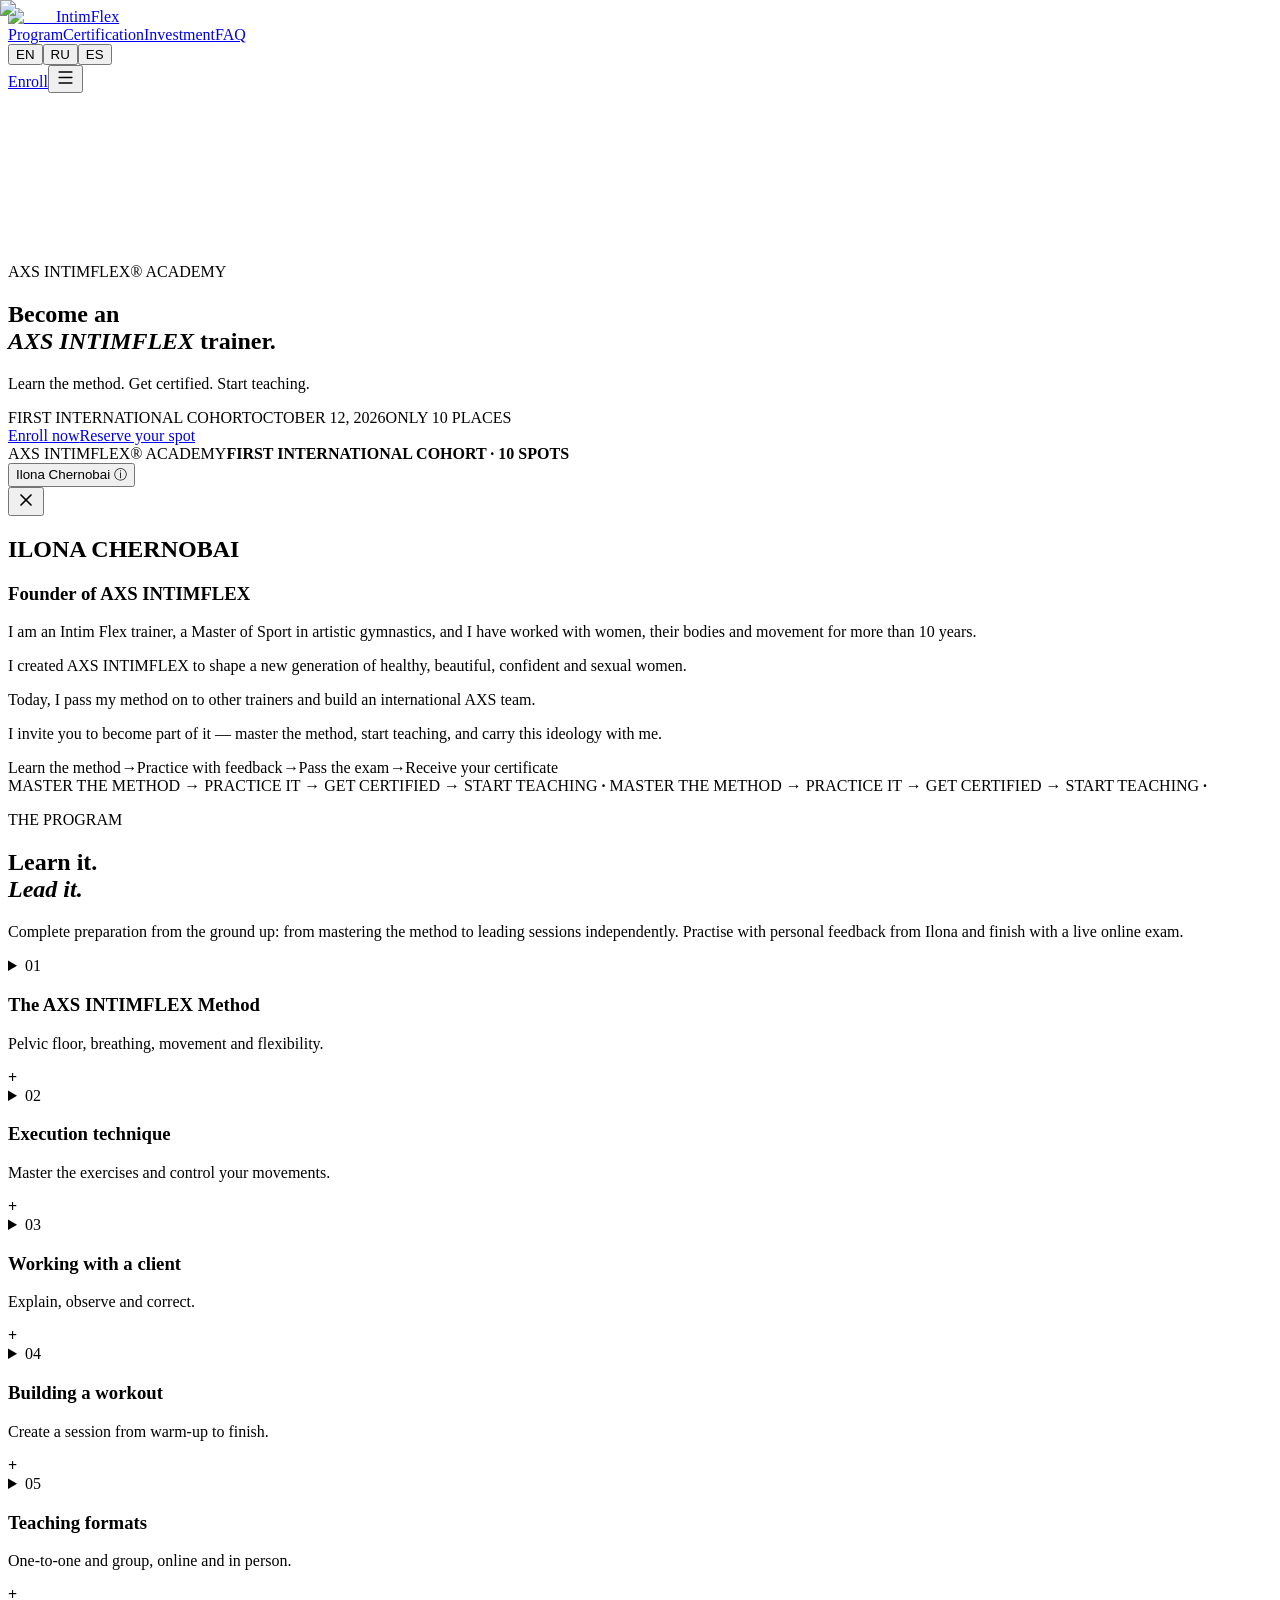
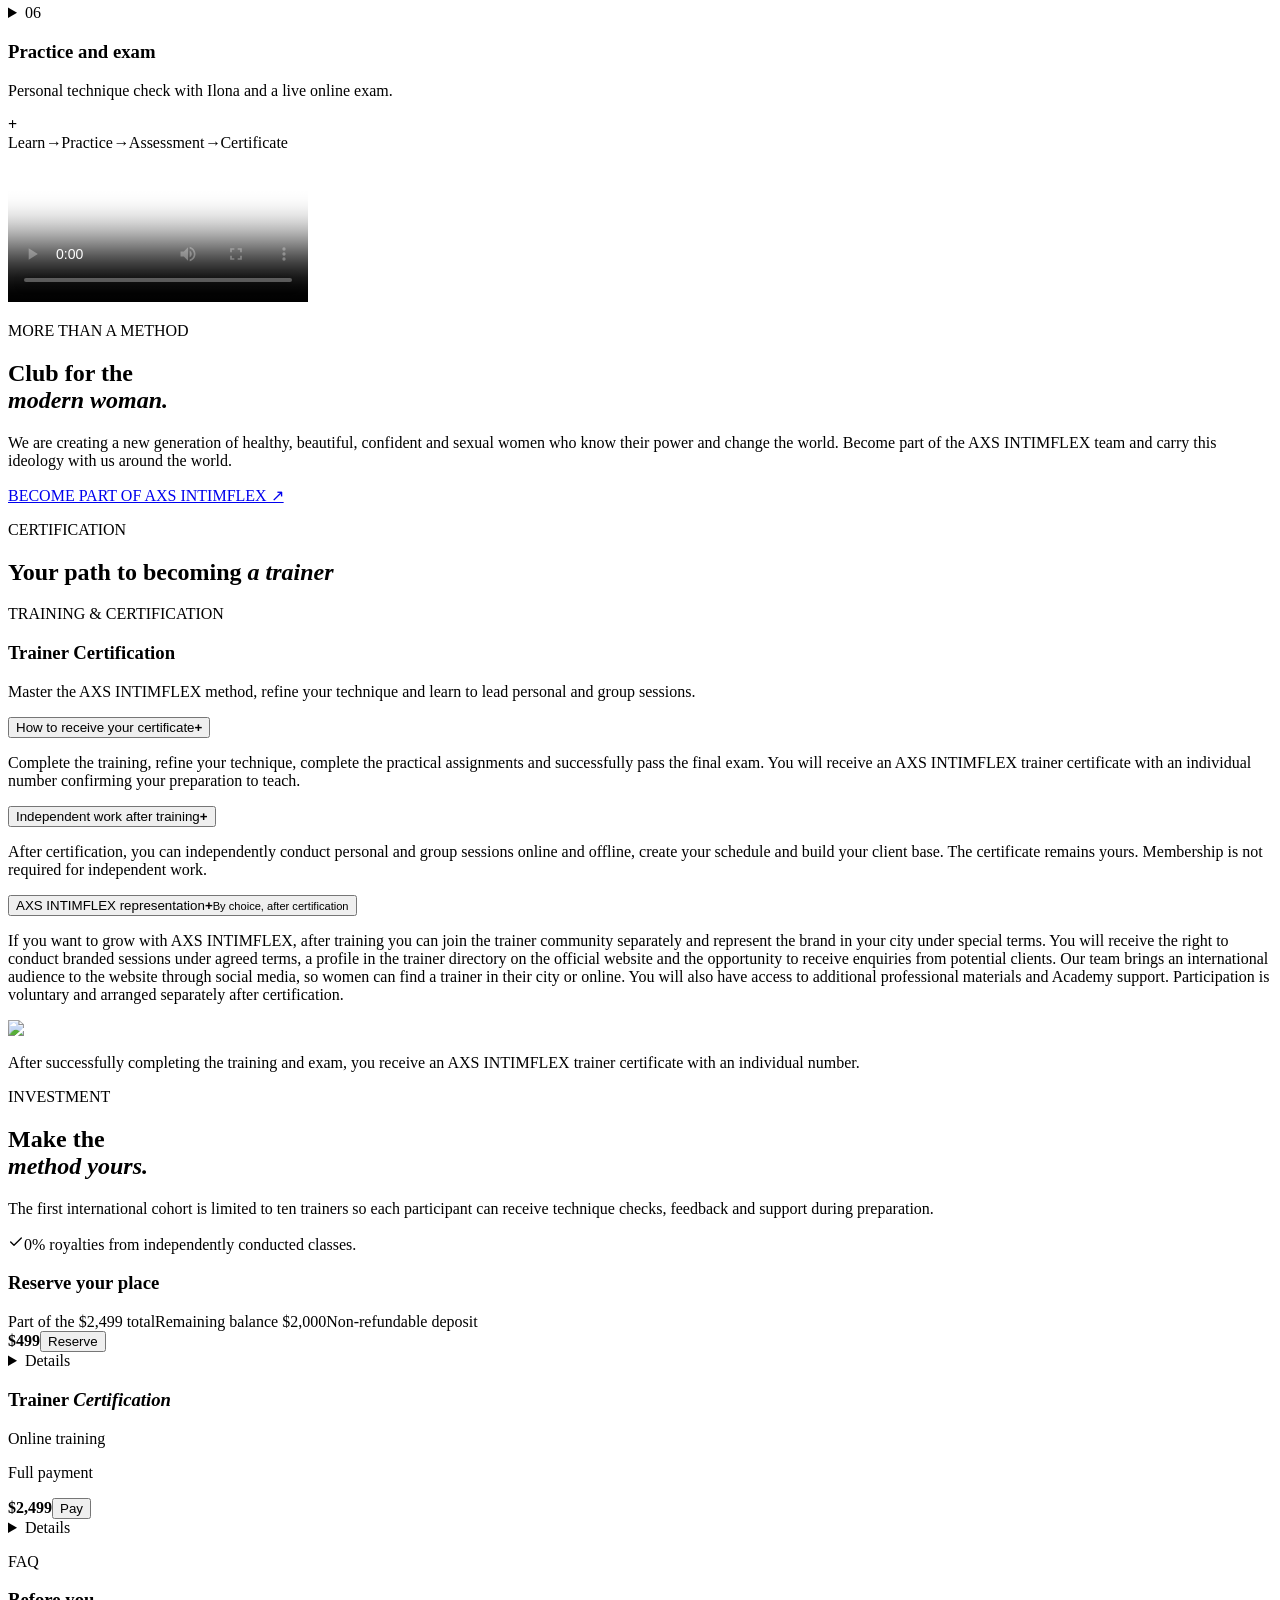
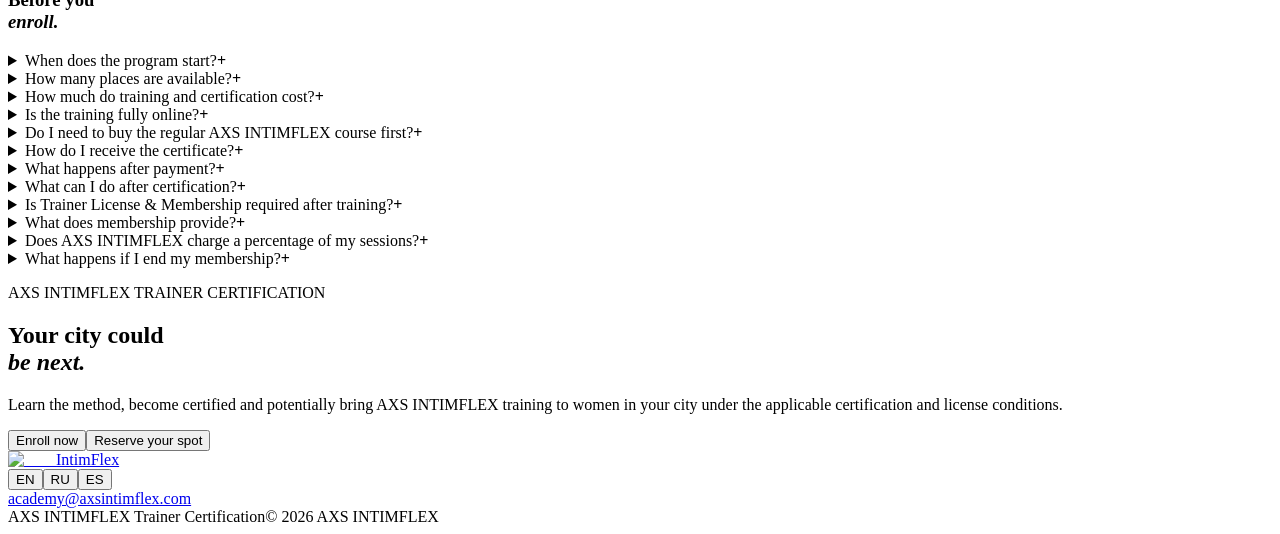
==== commit 3803b8d2: "Publish Ilona interactive hero card" ====
--- a/index.html
+++ b/index.html
@@ -1,5 +1,5 @@
-<!DOCTYPE html><html lang="en" class="cormorant_d46c91ca-module__DR68Ja__variable archivo_1da94cdb-module__p3mQUa__variable"><head><meta charSet="utf-8"/><meta name="viewport" content="width=device-width, initial-scale=1"/><link rel="preload" href="/intimflex-academy-review/_next/static/media/75affa71d1e2f6a7-s.p.17-aodiw50953.woff2" as="font" crossorigin="" type="font/woff2"/><link rel="preload" href="/intimflex-academy-review/_next/static/media/b27a2cd9989897de-s.p.28de03t9-1qub.woff2" as="font" crossorigin="" type="font/woff2"/><link rel="preload" href="/intimflex-academy-review/_next/static/media/daa29454a3e61cb2-s.p.25_z0nxfvnd9o.woff2" as="font" crossorigin="" type="font/woff2"/><link rel="preload" as="image" href="/intimflex-academy-review/img/axs-logo-original.png"/><link rel="preload" as="image" href="/intimflex-academy-review/img/academy-certificate-watermarked.jpg"/><link rel="stylesheet" href="/intimflex-academy-review/_next/static/chunks/2smx9z-bxus9y.css" data-precedence="next"/><link rel="preload" as="script" fetchPriority="low" href="/intimflex-academy-review/_next/static/chunks/3ll07n217cgxf.js"/><script src="/intimflex-academy-review/_next/static/chunks/161ejkk0k8fm8.js" async=""></script><script src="/intimflex-academy-review/_next/static/chunks/0iec5q4ack_04.js" async=""></script><script src="/intimflex-academy-review/_next/static/chunks/turbopack-14t2lankjjs8s.js" async=""></script><script src="/intimflex-academy-review/_next/static/chunks/1d4h-sglyo8ft.js" async=""></script><script src="/intimflex-academy-review/_next/static/chunks/14mumt5_n0xhi.js" async=""></script><script src="/intimflex-academy-review/_next/static/chunks/0b5wjumzyl9zh.js" async=""></script><meta name="next-size-adjust" content=""/><title>AXS INTIMFLEX Academy — Trainer Certification</title><meta name="description" content="AXS INTIMFLEX Trainer Certification Program. First cohort starts October 12, 2026."/><script src="/intimflex-academy-review/_next/static/chunks/0cz1d0mv5g_q7.js" noModule=""></script></head><body><div hidden=""><!--$--><!--/$--></div><main id="top"><header class="site-header"><a class="brand" href="#top" aria-label="AXS INTIMFLEX Academy"><img alt="AXS" width="635" height="415" decoding="async" data-nimg="1" style="color:transparent" src="/intimflex-academy-review/img/axs-logo-original.png"/><span class="brand-name">IntimFlex</span></a><nav class="desktop-nav" aria-label="Main navigation"><a href="#program">Program</a><a href="#outcome">Certification</a><a href="#investment">Investment</a><a href="#faq">FAQ</a></nav><div class="header-actions"><div class="languages" role="group" aria-label="Language"><button class="selected" type="button" aria-pressed="true">EN</button><button class="" type="button" aria-pressed="false">RU</button><button class="" type="button" aria-pressed="false">ES</button></div><a class="header-cta" href="#investment">Enroll</a><button class="menu-button" type="button" aria-expanded="false" aria-label="Open menu"><svg xmlns="http://www.w3.org/2000/svg" width="19" height="19" viewBox="0 0 24 24" fill="none" stroke="currentColor" stroke-width="2" stroke-linecap="round" stroke-linejoin="round" class="lucide lucide-menu" aria-hidden="true"><path d="M4 5h16"></path><path d="M4 12h16"></path><path d="M4 19h16"></path></svg></button></div></header><section class="hero" aria-labelledby="hero-title"><video class="hero-video" autoPlay="" muted="" loop="" playsInline="" poster="/intimflex-academy-review/img/hero-m.jpg" aria-hidden="true"><source src="/intimflex-academy-review/video/hero.mp4" type="video/mp4"/></video><div class="hero-overlay" aria-hidden="true"></div><div class="shell hero-grid"><div class="hero-copy"><p class="eyebrow pink">AXS INTIMFLEX® ACADEMY</p><h1 id="hero-title">Become an<br/><em>AXS INTIMFLEX</em> trainer.</h1><p class="hero-lede">Learn the method. Get certified. Start teaching.</p><div class="hero-meta"><span>FIRST INTERNATIONAL COHORT</span><span>OCTOBER 12, 2026</span><span>ONLY 10 PLACES</span></div><div class="hero-actions"><a class="button button-primary" href="#investment">Enroll now</a><a class="button button-ghost" href="#investment">Reserve your spot</a></div></div><div class="hero-visual"><img alt="AXS INTIMFLEX training session" loading="lazy" decoding="async" data-nimg="fill" class="hero-visual-image" style="position:absolute;height:100%;width:100%;left:0;top:0;right:0;bottom:0;color:transparent" src="/intimflex-academy-review/img/academy-hero-training-v20260906-new.jpg"/><div class="visual-caption"><span>AXS INTIMFLEX® ACADEMY</span><b>FIRST INTERNATIONAL COHORT<!-- --> · <!-- -->10 SPOTS</b></div></div></div><div class="shell hero-facts"><span class="">Learn the method</span><i>→</i><span class="">Practice with feedback</span><i>→</i><span class="">Pass the exam</span><i>→</i><span class="last-fact">Receive your certificate</span></div></section><section class="brand-strip" aria-label="Academy path"><div class="brand-strip-viewport"><div class="brand-strip-track"><span aria-hidden="false">MASTER THE METHOD → PRACTICE IT → GET CERTIFIED → START TEACHING<!-- --> <b aria-hidden="true"> · </b></span><span aria-hidden="true">MASTER THE METHOD → PRACTICE IT → GET CERTIFIED → START TEACHING<!-- --> <b aria-hidden="true"> · </b></span></div></div></section><section class="section" id="program"><div class="shell"><div class="section-intro"><div><p class="eyebrow">THE PROGRAM</p><h2>Learn it.<br/><em>Lead it.</em></h2></div><p>Complete preparation from the ground up: from mastering the method to leading sessions independently. Practise with personal feedback from Ilona and finish with a live online exam.</p></div><div class="program-list"><details class="program-item"><summary><span>0<!-- -->1</span><div><h3>The AXS INTIMFLEX Method</h3><p>Pelvic floor, breathing, movement and flexibility.</p></div><b>+</b></summary><div class="program-detail"><p>Study the pelvic floor muscles, breathing, movement and flexibility as components of the AXS INTIMFLEX method. The program also covers nutrition basics and women’s psychology, self-confidence and body image.</p></div></details><details class="program-item"><summary><span>0<!-- -->2</span><div><h3>Execution technique</h3><p>Master the exercises and control your movements.</p></div><b>+</b></summary><div class="program-detail"><p>Break down starting positions, movement sequences and how exercises combine with breathing. Learn to notice mistakes in your own execution and correct your technique.</p></div></details><details class="program-item"><summary><span>0<!-- -->3</span><div><h3>Working with a client</h3><p>Explain, observe and correct.</p></div><b>+</b></summary><div class="program-detail"><p>Learn to explain and demonstrate exercises clearly, observe their execution and give helpful cues. Adapt the workload to the client’s level and account for training limitations and contraindications.</p></div></details><details class="program-item"><summary><span>0<!-- -->4</span><div><h3>Building a workout</h3><p>Create a session from warm-up to finish.</p></div><b>+</b></summary><div class="program-detail"><p>Learn to organise the sequence of exercises, combine them into training blocks and distribute the workload throughout the session. Build a complete workout with a warm-up, main section and finish.</p></div></details><details class="program-item"><summary><span>0<!-- -->5</span><div><h3>Teaching formats</h3><p>One-to-one and group, online and in person.</p></div><b>+</b></summary><div class="program-detail"><p>Explore the specifics of personal and group sessions. Learn to organise exercise demonstration and observation when working in a studio and through a screen.</p></div></details><details class="program-item"><summary><span>0<!-- -->6</span><div><h3>Practice and exam</h3><p>Personal technique check with Ilona and a live online exam.</p></div><b>+</b></summary><div class="program-detail"><p>Submit video recordings of your exercise performance. Ilona personally checks your technique and gives feedback. Complete your preparation with a live online final exam.</p></div></details></div><div class="path"><span class="">Learn</span><i>→</i><span class="">Practice</span><i>→</i><span class="">Assessment</span><i>→</i><span class="path-final">Certificate</span></div></div></section><section class="method-visual"><div class="shell method-visual-grid"><div class="method-video-shell"><div class="method-image method-video-wrap"><video class="method-video" controls="" preload="metadata" playsInline="" poster="/intimflex-academy-review/img/practice-ru-poster.jpg" aria-label="AXS INTIMFLEX trainer academy video" src="/intimflex-academy-review/video/practice-en.mp4">Your browser does not support video playback.</video></div></div><div><p class="eyebrow pink">MORE THAN A METHOD</p><h2>Club for the<br/><em>modern woman.</em></h2><p>We are creating a new generation of healthy, beautiful, confident and sexual women who know their power and change the world. Become part of the AXS INTIMFLEX team and carry this ideology with us around the world.</p><a class="text-link" href="#outcome">BECOME PART OF AXS INTIMFLEX ↗</a></div></div></section><section class="section certification" id="outcome" aria-labelledby="certification-title"><div class="shell"><div class="certification-heading"><p class="eyebrow pink">CERTIFICATION</p><h2 id="certification-title">Your path to becoming<!-- --> <em>a trainer</em></h2></div><div class="certification-grid"><article class="certification-card"><p class="eyebrow pink">TRAINING &amp; CERTIFICATION</p><h3>Trainer Certification</h3><p class="certification-description">Master the AXS INTIMFLEX method, refine your technique and learn to lead personal and group sessions.</p><div class="certification-accordion"><div class="certification-item"><button id="certification-trigger-0" type="button" aria-expanded="false" aria-controls="certification-panel-0"><span>How to receive your certificate</span><b aria-hidden="true">+</b></button><div id="certification-panel-0" class="certification-panel" role="region" aria-labelledby="certification-trigger-0"><div><p>Complete the training, refine your technique, complete the practical assignments and successfully pass the final exam. You will receive an AXS INTIMFLEX trainer certificate with an individual number confirming your preparation to teach.</p></div></div></div><div class="certification-item"><button id="certification-trigger-1" type="button" aria-expanded="false" aria-controls="certification-panel-1"><span>Independent work after training</span><b aria-hidden="true">+</b></button><div id="certification-panel-1" class="certification-panel" role="region" aria-labelledby="certification-trigger-1"><div><p>After certification, you can independently conduct personal and group sessions online and offline, create your schedule and build your client base. The certificate remains yours. Membership is not required for independent work.</p></div></div></div><div class="certification-item"><button id="certification-trigger-2" type="button" aria-expanded="false" aria-controls="certification-panel-2"><span>AXS INTIMFLEX representation</span><b aria-hidden="true">+</b><small>By choice, after certification</small></button><div id="certification-panel-2" class="certification-panel" role="region" aria-labelledby="certification-trigger-2"><div><p>If you want to grow with AXS INTIMFLEX, after training you can join the trainer community separately and represent the brand in your city under special terms.
+<!DOCTYPE html><html lang="en" class="cormorant_d46c91ca-module__DR68Ja__variable archivo_1da94cdb-module__p3mQUa__variable"><head><meta charSet="utf-8"/><meta name="viewport" content="width=device-width, initial-scale=1"/><link rel="preload" href="/intimflex-academy-review/_next/static/media/75affa71d1e2f6a7-s.p.17-aodiw50953.woff2" as="font" crossorigin="" type="font/woff2"/><link rel="preload" href="/intimflex-academy-review/_next/static/media/b27a2cd9989897de-s.p.28de03t9-1qub.woff2" as="font" crossorigin="" type="font/woff2"/><link rel="preload" href="/intimflex-academy-review/_next/static/media/daa29454a3e61cb2-s.p.25_z0nxfvnd9o.woff2" as="font" crossorigin="" type="font/woff2"/><link rel="preload" as="image" href="/intimflex-academy-review/img/axs-logo-original.png"/><link rel="preload" as="image" href="/intimflex-academy-review/img/academy-hero-training-v20260906-new.jpg"/><link rel="preload" as="image" href="/intimflex-academy-review/img/academy-certificate-watermarked.jpg"/><link rel="stylesheet" href="/intimflex-academy-review/_next/static/chunks/3kwb-wjb1pjtd.css" data-precedence="next"/><link rel="preload" as="script" fetchPriority="low" href="/intimflex-academy-review/_next/static/chunks/3ll07n217cgxf.js"/><script src="/intimflex-academy-review/_next/static/chunks/161ejkk0k8fm8.js" async=""></script><script src="/intimflex-academy-review/_next/static/chunks/0iec5q4ack_04.js" async=""></script><script src="/intimflex-academy-review/_next/static/chunks/turbopack-14t2lankjjs8s.js" async=""></script><script src="/intimflex-academy-review/_next/static/chunks/1d4h-sglyo8ft.js" async=""></script><script src="/intimflex-academy-review/_next/static/chunks/14mumt5_n0xhi.js" async=""></script><script src="/intimflex-academy-review/_next/static/chunks/1ivh8ny9b-_6p.js" async=""></script><meta name="next-size-adjust" content=""/><title>AXS INTIMFLEX Academy — Trainer Certification</title><meta name="description" content="AXS INTIMFLEX Trainer Certification Program. First cohort starts October 12, 2026."/><script src="/intimflex-academy-review/_next/static/chunks/0cz1d0mv5g_q7.js" noModule=""></script></head><body><div hidden=""><!--$--><!--/$--></div><main id="top"><header class="site-header"><a class="brand" href="#top" aria-label="AXS INTIMFLEX Academy"><img alt="AXS" width="635" height="415" decoding="async" data-nimg="1" style="color:transparent" src="/intimflex-academy-review/img/axs-logo-original.png"/><span class="brand-name">IntimFlex</span></a><nav class="desktop-nav" aria-label="Main navigation"><a href="#program">Program</a><a href="#outcome">Certification</a><a href="#investment">Investment</a><a href="#faq">FAQ</a></nav><div class="header-actions"><div class="languages" role="group" aria-label="Language"><button class="selected" type="button" aria-pressed="true">EN</button><button class="" type="button" aria-pressed="false">RU</button><button class="" type="button" aria-pressed="false">ES</button></div><a class="header-cta" href="#investment">Enroll</a><button class="menu-button" type="button" aria-expanded="false" aria-label="Open menu"><svg xmlns="http://www.w3.org/2000/svg" width="19" height="19" viewBox="0 0 24 24" fill="none" stroke="currentColor" stroke-width="2" stroke-linecap="round" stroke-linejoin="round" class="lucide lucide-menu" aria-hidden="true"><path d="M4 5h16"></path><path d="M4 12h16"></path><path d="M4 19h16"></path></svg></button></div></header><section class="hero" aria-labelledby="hero-title"><video class="hero-video" autoPlay="" muted="" loop="" playsInline="" poster="/intimflex-academy-review/img/hero-m.jpg" aria-hidden="true"><source src="/intimflex-academy-review/video/hero.mp4" type="video/mp4"/></video><div class="hero-overlay" aria-hidden="true"></div><div class="shell hero-grid"><div class="hero-copy"><p class="eyebrow pink">AXS INTIMFLEX® ACADEMY</p><h1 id="hero-title">Become an<br/><em>AXS INTIMFLEX</em> trainer.</h1><p class="hero-lede">Learn the method. Get certified. Start teaching.</p><div class="hero-meta"><span>FIRST INTERNATIONAL COHORT</span><span>OCTOBER 12, 2026</span><span>ONLY 10 PLACES</span></div><div class="hero-actions"><a class="button button-primary" href="#investment">Enroll now</a><a class="button button-ghost" href="#investment">Reserve your spot</a></div></div><div class="hero-visual ilona-card-slot"><div class="ilona-card ilona-card--closed"><div class="ilona-card-inner"><div class="ilona-card-face ilona-card-front"><img alt="Ilona Chernobai" decoding="async" data-nimg="fill" class="hero-visual-image" style="position:absolute;height:100%;width:100%;left:0;top:0;right:0;bottom:0;color:transparent" src="/intimflex-academy-review/img/academy-hero-training-v20260906-new.jpg"/><div class="visual-caption"><span>AXS INTIMFLEX® ACADEMY</span><b>FIRST INTERNATIONAL COHORT<!-- --> · <!-- -->10 SPOTS</b></div><button class="ilona-open" type="button" tabindex="0" aria-label="Open information about Ilona Chernobai" aria-expanded="false"><span>Ilona Chernobai ⓘ</span></button></div><div class="ilona-card-face ilona-card-back"><button class="ilona-close" type="button" aria-label="Close information about Ilona Chernobai"><svg xmlns="http://www.w3.org/2000/svg" width="20" height="20" viewBox="0 0 24 24" fill="none" stroke="currentColor" stroke-width="2" stroke-linecap="round" stroke-linejoin="round" class="lucide lucide-x" aria-hidden="true"><path d="M18 6 6 18"></path><path d="m6 6 12 12"></path></svg></button><div class="ilona-card-copy"><h2 id="ilona-card-title">ILONA CHERNOBAI</h2><h3>Founder of AXS INTIMFLEX</h3><p>I am an Intim Flex trainer, a Master of Sport in artistic gymnastics, and I have worked with women, their bodies and movement for more than 10 years.</p><p>I created AXS INTIMFLEX to shape a new generation of healthy, beautiful, confident and sexual women.</p><p>Today, I pass my method on to other trainers and build an international AXS team.</p><p>I invite you to become part of it — master the method, start teaching, and carry this ideology with me.</p></div></div></div></div></div></div><div class="shell hero-facts"><span class="">Learn the method</span><i>→</i><span class="">Practice with feedback</span><i>→</i><span class="">Pass the exam</span><i>→</i><span class="last-fact">Receive your certificate</span></div></section><section class="brand-strip" aria-label="Academy path"><div class="brand-strip-viewport"><div class="brand-strip-track"><span aria-hidden="false">MASTER THE METHOD → PRACTICE IT → GET CERTIFIED → START TEACHING<!-- --> <b aria-hidden="true"> · </b></span><span aria-hidden="true">MASTER THE METHOD → PRACTICE IT → GET CERTIFIED → START TEACHING<!-- --> <b aria-hidden="true"> · </b></span></div></div></section><section class="section" id="program"><div class="shell"><div class="section-intro"><div><p class="eyebrow">THE PROGRAM</p><h2>Learn it.<br/><em>Lead it.</em></h2></div><p>Complete preparation from the ground up: from mastering the method to leading sessions independently. Practise with personal feedback from Ilona and finish with a live online exam.</p></div><div class="program-list"><details class="program-item"><summary><span>0<!-- -->1</span><div><h3>The AXS INTIMFLEX Method</h3><p>Pelvic floor, breathing, movement and flexibility.</p></div><b>+</b></summary><div class="program-detail"><p>Study the pelvic floor muscles, breathing, movement and flexibility as components of the AXS INTIMFLEX method. The program also covers nutrition basics and women’s psychology, self-confidence and body image.</p></div></details><details class="program-item"><summary><span>0<!-- -->2</span><div><h3>Execution technique</h3><p>Master the exercises and control your movements.</p></div><b>+</b></summary><div class="program-detail"><p>Break down starting positions, movement sequences and how exercises combine with breathing. Learn to notice mistakes in your own execution and correct your technique.</p></div></details><details class="program-item"><summary><span>0<!-- -->3</span><div><h3>Working with a client</h3><p>Explain, observe and correct.</p></div><b>+</b></summary><div class="program-detail"><p>Learn to explain and demonstrate exercises clearly, observe their execution and give helpful cues. Adapt the workload to the client’s level and account for training limitations and contraindications.</p></div></details><details class="program-item"><summary><span>0<!-- -->4</span><div><h3>Building a workout</h3><p>Create a session from warm-up to finish.</p></div><b>+</b></summary><div class="program-detail"><p>Learn to organise the sequence of exercises, combine them into training blocks and distribute the workload throughout the session. Build a complete workout with a warm-up, main section and finish.</p></div></details><details class="program-item"><summary><span>0<!-- -->5</span><div><h3>Teaching formats</h3><p>One-to-one and group, online and in person.</p></div><b>+</b></summary><div class="program-detail"><p>Explore the specifics of personal and group sessions. Learn to organise exercise demonstration and observation when working in a studio and through a screen.</p></div></details><details class="program-item"><summary><span>0<!-- -->6</span><div><h3>Practice and exam</h3><p>Personal technique check with Ilona and a live online exam.</p></div><b>+</b></summary><div class="program-detail"><p>Submit video recordings of your exercise performance. Ilona personally checks your technique and gives feedback. Complete your preparation with a live online final exam.</p></div></details></div><div class="path"><span class="">Learn</span><i>→</i><span class="">Practice</span><i>→</i><span class="">Assessment</span><i>→</i><span class="path-final">Certificate</span></div></div></section><section class="method-visual"><div class="shell method-visual-grid"><div class="method-video-shell"><div class="method-image method-video-wrap"><video class="method-video" controls="" preload="metadata" playsInline="" poster="/intimflex-academy-review/img/practice-ru-poster.jpg" aria-label="AXS INTIMFLEX trainer academy video" src="/intimflex-academy-review/video/practice-en.mp4">Your browser does not support video playback.</video></div></div><div><p class="eyebrow pink">MORE THAN A METHOD</p><h2>Club for the<br/><em>modern woman.</em></h2><p>We are creating a new generation of healthy, beautiful, confident and sexual women who know their power and change the world. Become part of the AXS INTIMFLEX team and carry this ideology with us around the world.</p><a class="text-link" href="#outcome">BECOME PART OF AXS INTIMFLEX ↗</a></div></div></section><section class="section certification" id="outcome" aria-labelledby="certification-title"><div class="shell"><div class="certification-heading"><p class="eyebrow pink">CERTIFICATION</p><h2 id="certification-title">Your path to becoming<!-- --> <em>a trainer</em></h2></div><div class="certification-grid"><article class="certification-card"><p class="eyebrow pink">TRAINING &amp; CERTIFICATION</p><h3>Trainer Certification</h3><p class="certification-description">Master the AXS INTIMFLEX method, refine your technique and learn to lead personal and group sessions.</p><div class="certification-accordion"><div class="certification-item"><button id="certification-trigger-0" type="button" aria-expanded="false" aria-controls="certification-panel-0"><span>How to receive your certificate</span><b aria-hidden="true">+</b></button><div id="certification-panel-0" class="certification-panel" role="region" aria-labelledby="certification-trigger-0"><div><p>Complete the training, refine your technique, complete the practical assignments and successfully pass the final exam. You will receive an AXS INTIMFLEX trainer certificate with an individual number confirming your preparation to teach.</p></div></div></div><div class="certification-item"><button id="certification-trigger-1" type="button" aria-expanded="false" aria-controls="certification-panel-1"><span>Independent work after training</span><b aria-hidden="true">+</b></button><div id="certification-panel-1" class="certification-panel" role="region" aria-labelledby="certification-trigger-1"><div><p>After certification, you can independently conduct personal and group sessions online and offline, create your schedule and build your client base. The certificate remains yours. Membership is not required for independent work.</p></div></div></div><div class="certification-item"><button id="certification-trigger-2" type="button" aria-expanded="false" aria-controls="certification-panel-2"><span>AXS INTIMFLEX representation</span><b aria-hidden="true">+</b><small>By choice, after certification</small></button><div id="certification-panel-2" class="certification-panel" role="region" aria-labelledby="certification-trigger-2"><div><p>If you want to grow with AXS INTIMFLEX, after training you can join the trainer community separately and represent the brand in your city under special terms.
 
 You will receive the right to conduct branded sessions under agreed terms, a profile in the trainer directory on the official website and the opportunity to receive enquiries from potential clients. Our team brings an international audience to the website through social media, so women can find a trainer in their city or online.
 
-You will also have access to additional professional materials and Academy support. Participation is voluntary and arranged separately after certification.</p></div></div></div></div></article><div class="certificate-visual"><div class="certificate-shell"><img alt="AXS INTIMFLEX Trainer certificate" width="1280" height="853" decoding="async" data-nimg="1" style="color:transparent" src="/intimflex-academy-review/img/academy-certificate-watermarked.jpg"/></div><p>After successfully completing the training and exam, you receive an AXS INTIMFLEX trainer certificate with an individual number.</p></div></div></div></section><section class="section investment" id="investment"><div class="shell investment-grid"><div class="investment-copy"><p class="eyebrow pink">INVESTMENT</p><h2>Make the<br/><em>method yours.</em></h2><p>The first international cohort is limited to ten trainers so each participant can receive technique checks, feedback and support during preparation.</p><div class="royalty-note"><svg xmlns="http://www.w3.org/2000/svg" width="16" height="16" viewBox="0 0 24 24" fill="none" stroke="currentColor" stroke-width="2" stroke-linecap="round" stroke-linejoin="round" class="lucide lucide-check" aria-hidden="true"><path d="M20 6 9 17l-5-5"></path></svg><span>0% royalties from independently conducted classes.</span></div><article class="payment-card reserve-card"><img alt="AXS INTIMFLEX training" loading="lazy" decoding="async" data-nimg="fill" style="position:absolute;height:100%;width:100%;left:0;top:0;right:0;bottom:0;color:transparent" src="/intimflex-academy-review/img/class-1-20260728.jpg"/><div class="payment-card-shade"></div><div class="payment-card-content"><h3>Reserve your place</h3><div class="reserve-copy"><span>Part of the $2,499 total</span><span>Remaining balance $2,000</span><span>Non-refundable deposit</span></div><div class="payment-card-bottom"><strong>$499</strong><button class="button button-primary" type="button">Reserve</button><details class="payment-details"><summary>Details</summary><p>Non-refundable reservation deposit. Credited toward the $2,499 total. Remaining balance before the program begins: $2,000.</p><ul><li>Full AXS INTIMFLEX method</li><li>Trainer-level technique and teaching</li><li>Practice, feedback and assessment</li><li>Final exam and certificate</li><li>Preparation for online and offline work</li><li>Individual and group training formats</li></ul></details></div></div></article></div><article class="payment-card full-card"><img alt="AXS INTIMFLEX Trainer Certification" loading="lazy" decoding="async" data-nimg="fill" style="position:absolute;height:100%;width:100%;left:0;top:0;right:0;bottom:0;color:transparent" src="/intimflex-academy-review/img/academy-hero-training-v20260906-new.jpg"/><div class="payment-card-shade"></div><div class="payment-card-content"><div class="full-card-heading"><h3><span>Trainer</span> <em>Certification</em></h3><p>Online training</p><p>Full payment</p></div><div class="payment-card-bottom"><strong>$2,499</strong><button class="button button-primary" type="button">Pay</button><details class="payment-details"><summary>Details</summary><p>Full program investment · starts October 12, 2026 · 100% online</p><ul><li>Full AXS INTIMFLEX method</li><li>Trainer-level technique and teaching</li><li>Practice, feedback and assessment</li><li>Final exam and certificate</li><li>Preparation for online and offline work</li><li>Individual and group training formats</li></ul></details></div></div></article></div><div class="shell faq" id="faq"><div><p class="eyebrow pink">FAQ</p><h3>Before you<br/><em>enroll.</em></h3></div><div><details class="accordion"><summary>When does the program start?<b>+</b></summary><p>The first cohort starts October 12, 2026.</p></details><details class="accordion"><summary>How many places are available?<b>+</b></summary><p>Only 10 places are available in the first cohort. This allows us to give attention to every participant, check technique and provide personal feedback.</p></details><details class="accordion"><summary>How much do training and certification cost?<b>+</b></summary><p>The full program costs $2,499. You can pay the full amount upfront or reserve a place with a $499 non-refundable deposit, credited toward the tuition. The remaining balance is $2,000.</p></details><details class="accordion"><summary>Is the training fully online?<b>+</b></summary><p>Yes. The training, practical assignments, feedback and final assessment are 100% online.</p></details><details class="accordion"><summary>Do I need to buy the regular AXS INTIMFLEX course first?<b>+</b></summary><p>No. The full core method is already included in the trainer preparation program. You study it from an instructor’s perspective: how to perform exercises, explain them to clients, correct technique and structure sessions.</p></details><details class="accordion"><summary>How do I receive the certificate?<b>+</b></summary><p>Complete the program, fulfil the required assignments and successfully pass the final exam. You will then receive an AXS INTIMFLEX Certified Trainer certificate with an individual number. Payment alone does not guarantee a certificate.</p></details><details class="accordion"><summary>What happens after payment?<b>+</b></summary><p>After payment, you will receive access to a private WhatsApp group with Ilona, where information about the training start and next steps will be shared.</p></details><details class="accordion"><summary>What can I do after certification?<b>+</b></summary><p>After successfully completing the training and exam, you can conduct personal and group sessions online and offline, set your own schedule and prices, and build your client base. The right to use the brand to promote your sessions is granted separately through AXS INTIMFLEX Trainer Membership.</p></details><details class="accordion"><summary>Is Trainer License &amp; Membership required after training?<b>+</b></summary><p>No. Membership is voluntary and activated separately after certification. It costs $150 per month and no free period is provided. It is not included in the training cost.</p></details><details class="accordion"><summary>What does membership provide?<b>+</b></summary><p>Official AXS INTIMFLEX Active Licensed Trainer status; the right to use the approved name and logo for your sessions under the membership terms; and a personal profile in the trainer directory with your city, country and contact details. The directory gives you the opportunity to receive enquiries from prospective clients through the official website: the AXS INTIMFLEX team actively brings international traffic from social media, so prospective clients may find a trainer in their city or for online sessions and contact them directly. The subscription also includes professional materials, method updates, a private trainer community and Academy support.</p></details><details class="accordion"><summary>Does AXS INTIMFLEX charge a percentage of my sessions?<b>+</b></summary><p>No. Royalties on personal and group sessions you conduct yourself are 0%. You set your own prices and collect payment from your clients.</p></details><details class="accordion"><summary>What happens if I end my membership?<b>+</b></summary><p>Your training certificate remains valid. You can continue working independently and state your qualification. Your Active Licensed Trainer status is removed, your official directory profile is taken down, and access to additional materials, updates and other membership benefits ends. Use of the licensed logo and presenting sessions under the brand must stop within the period set by the membership terms.</p></details></div></div></section><section class="final-cta"><div class="shell"><p class="eyebrow">AXS INTIMFLEX TRAINER CERTIFICATION</p><h2>Your city could<br/><em>be next.</em></h2><p>Learn the method, become certified and potentially bring AXS INTIMFLEX training to women in your city under the applicable certification and license conditions.</p><div class="final-actions"><button class="button button-dark" type="button">Enroll now</button><button class="button button-dark-outline" type="button">Reserve your spot</button></div></div></section><footer class="footer"><div class="shell footer-top"><a class="brand" href="#top" aria-label="AXS INTIMFLEX Academy"><img alt="AXS" width="635" height="415" decoding="async" data-nimg="1" style="color:transparent" src="/intimflex-academy-review/img/axs-logo-original.png"/><span class="brand-name">IntimFlex</span></a><div class="languages" role="group" aria-label="Language"><button class="selected" type="button" aria-pressed="true">EN</button><button class="" type="button" aria-pressed="false">RU</button><button class="" type="button" aria-pressed="false">ES</button></div><a href="mailto:academy@axsintimflex.com">academy@axsintimflex.com</a></div><div class="shell footer-bottom"><span>AXS INTIMFLEX Trainer Certification</span><span>© <!-- -->2026<!-- --> AXS INTIMFLEX</span></div></footer></main><!--$--><!--/$--><script src="/intimflex-academy-review/_next/static/chunks/3ll07n217cgxf.js" id="_R_" async=""></script><script>(self.__next_f=self.__next_f||[]).push([0])</script><script>self.__next_f.push([1,"1:\"$Sreact.fragment\"\n2:I[39756,[\"/intimflex-academy-review/_next/static/chunks/1d4h-sglyo8ft.js\",\"/intimflex-academy-review/_next/static/chunks/14mumt5_n0xhi.js\"],\"default\"]\n3:I[37457,[\"/intimflex-academy-review/_next/static/chunks/1d4h-sglyo8ft.js\",\"/intimflex-academy-review/_next/static/chunks/14mumt5_n0xhi.js\"],\"default\"]\n4:I[47257,[\"/intimflex-academy-review/_next/static/chunks/1d4h-sglyo8ft.js\",\"/intimflex-academy-review/_next/static/chunks/14mumt5_n0xhi.js\"],\"ClientPageRoot\"]\n5:I[52683,[\"/intimflex-academy-review/_next/static/chunks/1d4h-sglyo8ft.js\",\"/intimflex-academy-review/_next/static/chunks/14mumt5_n0xhi.js\",\"/intimflex-academy-review/_next/static/chunks/0b5wjumzyl9zh.js\"],\"default\"]\n8:I[97367,[\"/intimflex-academy-review/_next/static/chunks/1d4h-sglyo8ft.js\",\"/intimflex-academy-review/_next/static/chunks/14mumt5_n0xhi.js\"],\"OutletBoundary\"]\n9:\"$Sreact.suspense\"\nb:I[97367,[\"/intimflex-academy-review/_next/static/chunks/1d4h-sglyo8ft.js\",\"/intimflex-academy-review/_next/static/chunks/14mumt5_n0xhi.js\"],\"ViewportBoundary\"]\nd:I[97367,[\"/intimflex-academy-review/_next/static/chunks/1d4h-sglyo8ft.js\",\"/intimflex-academy-review/_next/static/chunks/14mumt5_n0xhi.js\"],\"MetadataBoundary\"]\nf:I[68027,[\"/intimflex-academy-review/_next/static/chunks/1d4h-sglyo8ft.js\",\"/intimflex-academy-review/_next/static/chunks/14mumt5_n0xhi.js\"],\"default\",1]\n:HL[\"/intimflex-academy-review/_next/static/chunks/2smx9z-bxus9y.css\",\"style\"]\n:HL[\"/intimflex-academy-review/_next/static/media/75affa71d1e2f6a7-s.p.17-aodiw50953.woff2\",\"font\",{\"crossOrigin\":\"\",\"type\":\"font/woff2\"}]\n:HL[\"/intimflex-academy-review/_next/static/media/b27a2cd9989897de-s.p.28de03t9-1qub.woff2\",\"font\",{\"crossOrigin\":\"\",\"type\":\"font/woff2\"}]\n:HL[\"/intimflex-academy-review/_next/static/media/daa29454a3e61cb2-s.p.25_z0nxfvnd9o.woff2\",\"font\",{\"crossOrigin\":\"\",\"type\":\"font/woff2\"}]\n"])</script><script>self.__next_f.push([1,"0:{\"P\":null,\"c\":[\"\",\"\"],\"q\":\"\",\"i\":false,\"f\":[[[\"\",{\"children\":[\"__PAGE__\",{}]},\"$undefined\",\"$undefined\",16],[[\"$\",\"$1\",\"c\",{\"children\":[[[\"$\",\"link\",\"0\",{\"rel\":\"stylesheet\",\"href\":\"/intimflex-academy-review/_next/static/chunks/2smx9z-bxus9y.css\",\"precedence\":\"next\",\"crossOrigin\":\"$undefined\",\"nonce\":\"$undefined\"}],[\"$\",\"script\",\"script-0\",{\"src\":\"/intimflex-academy-review/_next/static/chunks/1d4h-sglyo8ft.js\",\"async\":true,\"nonce\":\"$undefined\"}],[\"$\",\"script\",\"script-1\",{\"src\":\"/intimflex-academy-review/_next/static/chunks/14mumt5_n0xhi.js\",\"async\":true,\"nonce\":\"$undefined\"}]],[\"$\",\"html\",null,{\"lang\":\"en\",\"className\":\"cormorant_d46c91ca-module__DR68Ja__variable archivo_1da94cdb-module__p3mQUa__variable\",\"children\":[\"$\",\"body\",null,{\"children\":[\"$\",\"$L2\",null,{\"parallelRouterKey\":\"children\",\"error\":\"$undefined\",\"errorStyles\":\"$undefined\",\"errorScripts\":\"$undefined\",\"template\":[\"$\",\"$L3\",null,{}],\"templateStyles\":\"$undefined\",\"templateScripts\":\"$undefined\",\"notFound\":[[[\"$\",\"title\",null,{\"children\":\"404: This page could not be found.\"}],[\"$\",\"div\",null,{\"style\":{\"fontFamily\":\"system-ui,\\\"Segoe UI\\\",Roboto,Helvetica,Arial,sans-serif,\\\"Apple Color Emoji\\\",\\\"Segoe UI Emoji\\\"\",\"height\":\"100vh\",\"textAlign\":\"center\",\"display\":\"flex\",\"flexDirection\":\"column\",\"alignItems\":\"center\",\"justifyContent\":\"center\"},\"children\":[\"$\",\"div\",null,{\"children\":[[\"$\",\"style\",null,{\"dangerouslySetInnerHTML\":{\"__html\":\"body{color:#000;background:#fff;margin:0}.next-error-h1{border-right:1px solid rgba(0,0,0,.3)}@media (prefers-color-scheme:dark){body{color:#fff;background:#000}.next-error-h1{border-right:1px solid rgba(255,255,255,.3)}}\"}}],[\"$\",\"h1\",null,{\"className\":\"next-error-h1\",\"style\":{\"display\":\"inline-block\",\"margin\":\"0 20px 0 0\",\"padding\":\"0 23px 0 0\",\"fontSize\":24,\"fontWeight\":500,\"verticalAlign\":\"top\",\"lineHeight\":\"49px\"},\"children\":404}],[\"$\",\"div\",null,{\"style\":{\"display\":\"inline-block\"},\"children\":[\"$\",\"h2\",null,{\"style\":{\"fontSize\":14,\"fontWeight\":400,\"lineHeight\":\"49px\",\"margin\":0},\"children\":\"This page could not be found.\"}]}]]}]}]],[]],\"forbidden\":\"$undefined\",\"unauthorized\":\"$undefined\"}]}]}]]}],{\"children\":[[\"$\",\"$1\",\"c\",{\"children\":[[\"$\",\"$L4\",null,{\"Component\":\"$5\",\"serverProvidedParams\":{\"searchParams\":{},\"params\":{},\"promises\":[\"$@6\",\"$@7\"]}}],[[\"$\",\"script\",\"script-0\",{\"src\":\"/intimflex-academy-review/_next/static/chunks/0b5wjumzyl9zh.js\",\"async\":true,\"nonce\":\"$undefined\"}]],[\"$\",\"$L8\",null,{\"children\":[\"$\",\"$9\",null,{\"name\":\"Next.MetadataOutlet\",\"children\":\"$@a\"}]}]]}],{},null,false,null]},null,false,null],[\"$\",\"$1\",\"h\",{\"children\":[null,[\"$\",\"$Lb\",null,{\"children\":\"$Lc\"}],[\"$\",\"div\",null,{\"hidden\":true,\"children\":[\"$\",\"$Ld\",null,{\"children\":[\"$\",\"$9\",null,{\"name\":\"Next.Metadata\",\"children\":\"$Le\"}]}]}],[\"$\",\"meta\",null,{\"name\":\"next-size-adjust\",\"content\":\"\"}]]}],false]],\"m\":\"$undefined\",\"G\":[\"$f\",[[\"$\",\"link\",\"0\",{\"rel\":\"stylesheet\",\"href\":\"/intimflex-academy-review/_next/static/chunks/2smx9z-bxus9y.css\",\"precedence\":\"next\",\"crossOrigin\":\"$undefined\",\"nonce\":\"$undefined\"}]]],\"S\":true,\"h\":null,\"s\":\"$undefined\",\"l\":\"$undefined\",\"p\":\"$undefined\",\"d\":\"$undefined\",\"b\":\"DHal3PgLNx7JVh1vhWGs2\"}\n"])</script><script>self.__next_f.push([1,"6:{}\n7:\"$0:f:0:1:1:children:0:props:children:0:props:serverProvidedParams:params\"\n"])</script><script>self.__next_f.push([1,"c:[[\"$\",\"meta\",\"0\",{\"charSet\":\"utf-8\"}],[\"$\",\"meta\",\"1\",{\"name\":\"viewport\",\"content\":\"width=device-width, initial-scale=1\"}]]\n"])</script><script>self.__next_f.push([1,"a:null\ne:[[\"$\",\"title\",\"0\",{\"children\":\"AXS INTIMFLEX Academy — Trainer Certification\"}],[\"$\",\"meta\",\"1\",{\"name\":\"description\",\"content\":\"AXS INTIMFLEX Trainer Certification Program. First cohort starts October 12, 2026.\"}]]\n"])</script></body></html>+You will also have access to additional professional materials and Academy support. Participation is voluntary and arranged separately after certification.</p></div></div></div></div></article><div class="certificate-visual"><div class="certificate-shell"><img alt="AXS INTIMFLEX Trainer certificate" width="1280" height="853" decoding="async" data-nimg="1" style="color:transparent" src="/intimflex-academy-review/img/academy-certificate-watermarked.jpg"/></div><p>After successfully completing the training and exam, you receive an AXS INTIMFLEX trainer certificate with an individual number.</p></div></div></div></section><section class="section investment" id="investment"><div class="shell investment-grid"><div class="investment-copy"><p class="eyebrow pink">INVESTMENT</p><h2>Make the<br/><em>method yours.</em></h2><p>The first international cohort is limited to ten trainers so each participant can receive technique checks, feedback and support during preparation.</p><div class="royalty-note"><svg xmlns="http://www.w3.org/2000/svg" width="16" height="16" viewBox="0 0 24 24" fill="none" stroke="currentColor" stroke-width="2" stroke-linecap="round" stroke-linejoin="round" class="lucide lucide-check" aria-hidden="true"><path d="M20 6 9 17l-5-5"></path></svg><span>0% royalties from independently conducted classes.</span></div><article class="payment-card reserve-card"><img alt="AXS INTIMFLEX training" loading="lazy" decoding="async" data-nimg="fill" style="position:absolute;height:100%;width:100%;left:0;top:0;right:0;bottom:0;color:transparent" src="/intimflex-academy-review/img/class-1-20260728.jpg"/><div class="payment-card-shade"></div><div class="payment-card-content"><h3>Reserve your place</h3><div class="reserve-copy"><span>Part of the $2,499 total</span><span>Remaining balance $2,000</span><span>Non-refundable deposit</span></div><div class="payment-card-bottom"><strong>$499</strong><button class="button button-primary" type="button">Reserve</button><details class="payment-details"><summary>Details</summary><p>Non-refundable reservation deposit. Credited toward the $2,499 total. Remaining balance before the program begins: $2,000.</p><ul><li>Full AXS INTIMFLEX method</li><li>Trainer-level technique and teaching</li><li>Practice, feedback and assessment</li><li>Final exam and certificate</li><li>Preparation for online and offline work</li><li>Individual and group training formats</li></ul></details></div></div></article></div><article class="payment-card full-card"><img alt="AXS INTIMFLEX Trainer Certification" loading="lazy" decoding="async" data-nimg="fill" style="position:absolute;height:100%;width:100%;left:0;top:0;right:0;bottom:0;color:transparent" src="/intimflex-academy-review/img/academy-hero-training-v20260906-new.jpg"/><div class="payment-card-shade"></div><div class="payment-card-content"><div class="full-card-heading"><h3><span>Trainer</span> <em>Certification</em></h3><p>Online training</p><p>Full payment</p></div><div class="payment-card-bottom"><strong>$2,499</strong><button class="button button-primary" type="button">Pay</button><details class="payment-details"><summary>Details</summary><p>Full program investment · starts October 12, 2026 · 100% online</p><ul><li>Full AXS INTIMFLEX method</li><li>Trainer-level technique and teaching</li><li>Practice, feedback and assessment</li><li>Final exam and certificate</li><li>Preparation for online and offline work</li><li>Individual and group training formats</li></ul></details></div></div></article></div><div class="shell faq" id="faq"><div><p class="eyebrow pink">FAQ</p><h3>Before you<br/><em>enroll.</em></h3></div><div><details class="accordion"><summary>When does the program start?<b>+</b></summary><p>The first cohort starts October 12, 2026.</p></details><details class="accordion"><summary>How many places are available?<b>+</b></summary><p>Only 10 places are available in the first cohort. This allows us to give attention to every participant, check technique and provide personal feedback.</p></details><details class="accordion"><summary>How much do training and certification cost?<b>+</b></summary><p>The full program costs $2,499. You can pay the full amount upfront or reserve a place with a $499 non-refundable deposit, credited toward the tuition. The remaining balance is $2,000.</p></details><details class="accordion"><summary>Is the training fully online?<b>+</b></summary><p>Yes. The training, practical assignments, feedback and final assessment are 100% online.</p></details><details class="accordion"><summary>Do I need to buy the regular AXS INTIMFLEX course first?<b>+</b></summary><p>No. The full core method is already included in the trainer preparation program. You study it from an instructor’s perspective: how to perform exercises, explain them to clients, correct technique and structure sessions.</p></details><details class="accordion"><summary>How do I receive the certificate?<b>+</b></summary><p>Complete the program, fulfil the required assignments and successfully pass the final exam. You will then receive an AXS INTIMFLEX Certified Trainer certificate with an individual number. Payment alone does not guarantee a certificate.</p></details><details class="accordion"><summary>What happens after payment?<b>+</b></summary><p>After payment, you will receive access to a private WhatsApp group with Ilona, where information about the training start and next steps will be shared.</p></details><details class="accordion"><summary>What can I do after certification?<b>+</b></summary><p>After successfully completing the training and exam, you can conduct personal and group sessions online and offline, set your own schedule and prices, and build your client base. The right to use the brand to promote your sessions is granted separately through AXS INTIMFLEX Trainer Membership.</p></details><details class="accordion"><summary>Is Trainer License &amp; Membership required after training?<b>+</b></summary><p>No. Membership is voluntary and activated separately after certification. It costs $150 per month and no free period is provided. It is not included in the training cost.</p></details><details class="accordion"><summary>What does membership provide?<b>+</b></summary><p>Official AXS INTIMFLEX Active Licensed Trainer status; the right to use the approved name and logo for your sessions under the membership terms; and a personal profile in the trainer directory with your city, country and contact details. The directory gives you the opportunity to receive enquiries from prospective clients through the official website: the AXS INTIMFLEX team actively brings international traffic from social media, so prospective clients may find a trainer in their city or for online sessions and contact them directly. The subscription also includes professional materials, method updates, a private trainer community and Academy support.</p></details><details class="accordion"><summary>Does AXS INTIMFLEX charge a percentage of my sessions?<b>+</b></summary><p>No. Royalties on personal and group sessions you conduct yourself are 0%. You set your own prices and collect payment from your clients.</p></details><details class="accordion"><summary>What happens if I end my membership?<b>+</b></summary><p>Your training certificate remains valid. You can continue working independently and state your qualification. Your Active Licensed Trainer status is removed, your official directory profile is taken down, and access to additional materials, updates and other membership benefits ends. Use of the licensed logo and presenting sessions under the brand must stop within the period set by the membership terms.</p></details></div></div></section><section class="final-cta"><div class="shell"><p class="eyebrow">AXS INTIMFLEX TRAINER CERTIFICATION</p><h2>Your city could<br/><em>be next.</em></h2><p>Learn the method, become certified and potentially bring AXS INTIMFLEX training to women in your city under the applicable certification and license conditions.</p><div class="final-actions"><button class="button button-dark" type="button">Enroll now</button><button class="button button-dark-outline" type="button">Reserve your spot</button></div></div></section><footer class="footer"><div class="shell footer-top"><a class="brand" href="#top" aria-label="AXS INTIMFLEX Academy"><img alt="AXS" width="635" height="415" decoding="async" data-nimg="1" style="color:transparent" src="/intimflex-academy-review/img/axs-logo-original.png"/><span class="brand-name">IntimFlex</span></a><div class="languages" role="group" aria-label="Language"><button class="selected" type="button" aria-pressed="true">EN</button><button class="" type="button" aria-pressed="false">RU</button><button class="" type="button" aria-pressed="false">ES</button></div><a href="mailto:academy@axsintimflex.com">academy@axsintimflex.com</a></div><div class="shell footer-bottom"><span>AXS INTIMFLEX Trainer Certification</span><span>© <!-- -->2026<!-- --> AXS INTIMFLEX</span></div></footer></main><!--$--><!--/$--><script src="/intimflex-academy-review/_next/static/chunks/3ll07n217cgxf.js" id="_R_" async=""></script><script>(self.__next_f=self.__next_f||[]).push([0])</script><script>self.__next_f.push([1,"1:\"$Sreact.fragment\"\n2:I[39756,[\"/intimflex-academy-review/_next/static/chunks/1d4h-sglyo8ft.js\",\"/intimflex-academy-review/_next/static/chunks/14mumt5_n0xhi.js\"],\"default\"]\n3:I[37457,[\"/intimflex-academy-review/_next/static/chunks/1d4h-sglyo8ft.js\",\"/intimflex-academy-review/_next/static/chunks/14mumt5_n0xhi.js\"],\"default\"]\n4:I[47257,[\"/intimflex-academy-review/_next/static/chunks/1d4h-sglyo8ft.js\",\"/intimflex-academy-review/_next/static/chunks/14mumt5_n0xhi.js\"],\"ClientPageRoot\"]\n5:I[52683,[\"/intimflex-academy-review/_next/static/chunks/1d4h-sglyo8ft.js\",\"/intimflex-academy-review/_next/static/chunks/14mumt5_n0xhi.js\",\"/intimflex-academy-review/_next/static/chunks/1ivh8ny9b-_6p.js\"],\"default\"]\n8:I[97367,[\"/intimflex-academy-review/_next/static/chunks/1d4h-sglyo8ft.js\",\"/intimflex-academy-review/_next/static/chunks/14mumt5_n0xhi.js\"],\"OutletBoundary\"]\n9:\"$Sreact.suspense\"\nb:I[97367,[\"/intimflex-academy-review/_next/static/chunks/1d4h-sglyo8ft.js\",\"/intimflex-academy-review/_next/static/chunks/14mumt5_n0xhi.js\"],\"ViewportBoundary\"]\nd:I[97367,[\"/intimflex-academy-review/_next/static/chunks/1d4h-sglyo8ft.js\",\"/intimflex-academy-review/_next/static/chunks/14mumt5_n0xhi.js\"],\"MetadataBoundary\"]\nf:I[68027,[\"/intimflex-academy-review/_next/static/chunks/1d4h-sglyo8ft.js\",\"/intimflex-academy-review/_next/static/chunks/14mumt5_n0xhi.js\"],\"default\",1]\n:HL[\"/intimflex-academy-review/_next/static/chunks/3kwb-wjb1pjtd.css\",\"style\"]\n:HL[\"/intimflex-academy-review/_next/static/media/75affa71d1e2f6a7-s.p.17-aodiw50953.woff2\",\"font\",{\"crossOrigin\":\"\",\"type\":\"font/woff2\"}]\n:HL[\"/intimflex-academy-review/_next/static/media/b27a2cd9989897de-s.p.28de03t9-1qub.woff2\",\"font\",{\"crossOrigin\":\"\",\"type\":\"font/woff2\"}]\n:HL[\"/intimflex-academy-review/_next/static/media/daa29454a3e61cb2-s.p.25_z0nxfvnd9o.woff2\",\"font\",{\"crossOrigin\":\"\",\"type\":\"font/woff2\"}]\n"])</script><script>self.__next_f.push([1,"0:{\"P\":null,\"c\":[\"\",\"\"],\"q\":\"\",\"i\":false,\"f\":[[[\"\",{\"children\":[\"__PAGE__\",{}]},\"$undefined\",\"$undefined\",16],[[\"$\",\"$1\",\"c\",{\"children\":[[[\"$\",\"link\",\"0\",{\"rel\":\"stylesheet\",\"href\":\"/intimflex-academy-review/_next/static/chunks/3kwb-wjb1pjtd.css\",\"precedence\":\"next\",\"crossOrigin\":\"$undefined\",\"nonce\":\"$undefined\"}],[\"$\",\"script\",\"script-0\",{\"src\":\"/intimflex-academy-review/_next/static/chunks/1d4h-sglyo8ft.js\",\"async\":true,\"nonce\":\"$undefined\"}],[\"$\",\"script\",\"script-1\",{\"src\":\"/intimflex-academy-review/_next/static/chunks/14mumt5_n0xhi.js\",\"async\":true,\"nonce\":\"$undefined\"}]],[\"$\",\"html\",null,{\"lang\":\"en\",\"className\":\"cormorant_d46c91ca-module__DR68Ja__variable archivo_1da94cdb-module__p3mQUa__variable\",\"children\":[\"$\",\"body\",null,{\"children\":[\"$\",\"$L2\",null,{\"parallelRouterKey\":\"children\",\"error\":\"$undefined\",\"errorStyles\":\"$undefined\",\"errorScripts\":\"$undefined\",\"template\":[\"$\",\"$L3\",null,{}],\"templateStyles\":\"$undefined\",\"templateScripts\":\"$undefined\",\"notFound\":[[[\"$\",\"title\",null,{\"children\":\"404: This page could not be found.\"}],[\"$\",\"div\",null,{\"style\":{\"fontFamily\":\"system-ui,\\\"Segoe UI\\\",Roboto,Helvetica,Arial,sans-serif,\\\"Apple Color Emoji\\\",\\\"Segoe UI Emoji\\\"\",\"height\":\"100vh\",\"textAlign\":\"center\",\"display\":\"flex\",\"flexDirection\":\"column\",\"alignItems\":\"center\",\"justifyContent\":\"center\"},\"children\":[\"$\",\"div\",null,{\"children\":[[\"$\",\"style\",null,{\"dangerouslySetInnerHTML\":{\"__html\":\"body{color:#000;background:#fff;margin:0}.next-error-h1{border-right:1px solid rgba(0,0,0,.3)}@media (prefers-color-scheme:dark){body{color:#fff;background:#000}.next-error-h1{border-right:1px solid rgba(255,255,255,.3)}}\"}}],[\"$\",\"h1\",null,{\"className\":\"next-error-h1\",\"style\":{\"display\":\"inline-block\",\"margin\":\"0 20px 0 0\",\"padding\":\"0 23px 0 0\",\"fontSize\":24,\"fontWeight\":500,\"verticalAlign\":\"top\",\"lineHeight\":\"49px\"},\"children\":404}],[\"$\",\"div\",null,{\"style\":{\"display\":\"inline-block\"},\"children\":[\"$\",\"h2\",null,{\"style\":{\"fontSize\":14,\"fontWeight\":400,\"lineHeight\":\"49px\",\"margin\":0},\"children\":\"This page could not be found.\"}]}]]}]}]],[]],\"forbidden\":\"$undefined\",\"unauthorized\":\"$undefined\"}]}]}]]}],{\"children\":[[\"$\",\"$1\",\"c\",{\"children\":[[\"$\",\"$L4\",null,{\"Component\":\"$5\",\"serverProvidedParams\":{\"searchParams\":{},\"params\":{},\"promises\":[\"$@6\",\"$@7\"]}}],[[\"$\",\"script\",\"script-0\",{\"src\":\"/intimflex-academy-review/_next/static/chunks/1ivh8ny9b-_6p.js\",\"async\":true,\"nonce\":\"$undefined\"}]],[\"$\",\"$L8\",null,{\"children\":[\"$\",\"$9\",null,{\"name\":\"Next.MetadataOutlet\",\"children\":\"$@a\"}]}]]}],{},null,false,null]},null,false,null],[\"$\",\"$1\",\"h\",{\"children\":[null,[\"$\",\"$Lb\",null,{\"children\":\"$Lc\"}],[\"$\",\"div\",null,{\"hidden\":true,\"children\":[\"$\",\"$Ld\",null,{\"children\":[\"$\",\"$9\",null,{\"name\":\"Next.Metadata\",\"children\":\"$Le\"}]}]}],[\"$\",\"meta\",null,{\"name\":\"next-size-adjust\",\"content\":\"\"}]]}],false]],\"m\":\"$undefined\",\"G\":[\"$f\",[[\"$\",\"link\",\"0\",{\"rel\":\"stylesheet\",\"href\":\"/intimflex-academy-review/_next/static/chunks/3kwb-wjb1pjtd.css\",\"precedence\":\"next\",\"crossOrigin\":\"$undefined\",\"nonce\":\"$undefined\"}]]],\"S\":true,\"h\":null,\"s\":\"$undefined\",\"l\":\"$undefined\",\"p\":\"$undefined\",\"d\":\"$undefined\",\"b\":\"bcyQI8LgN3OL9bd54g5sD\"}\n"])</script><script>self.__next_f.push([1,"6:{}\n7:\"$0:f:0:1:1:children:0:props:children:0:props:serverProvidedParams:params\"\n"])</script><script>self.__next_f.push([1,"c:[[\"$\",\"meta\",\"0\",{\"charSet\":\"utf-8\"}],[\"$\",\"meta\",\"1\",{\"name\":\"viewport\",\"content\":\"width=device-width, initial-scale=1\"}]]\n"])</script><script>self.__next_f.push([1,"a:null\ne:[[\"$\",\"title\",\"0\",{\"children\":\"AXS INTIMFLEX Academy — Trainer Certification\"}],[\"$\",\"meta\",\"1\",{\"name\":\"description\",\"content\":\"AXS INTIMFLEX Trainer Certification Program. First cohort starts October 12, 2026.\"}]]\n"])</script></body></html>
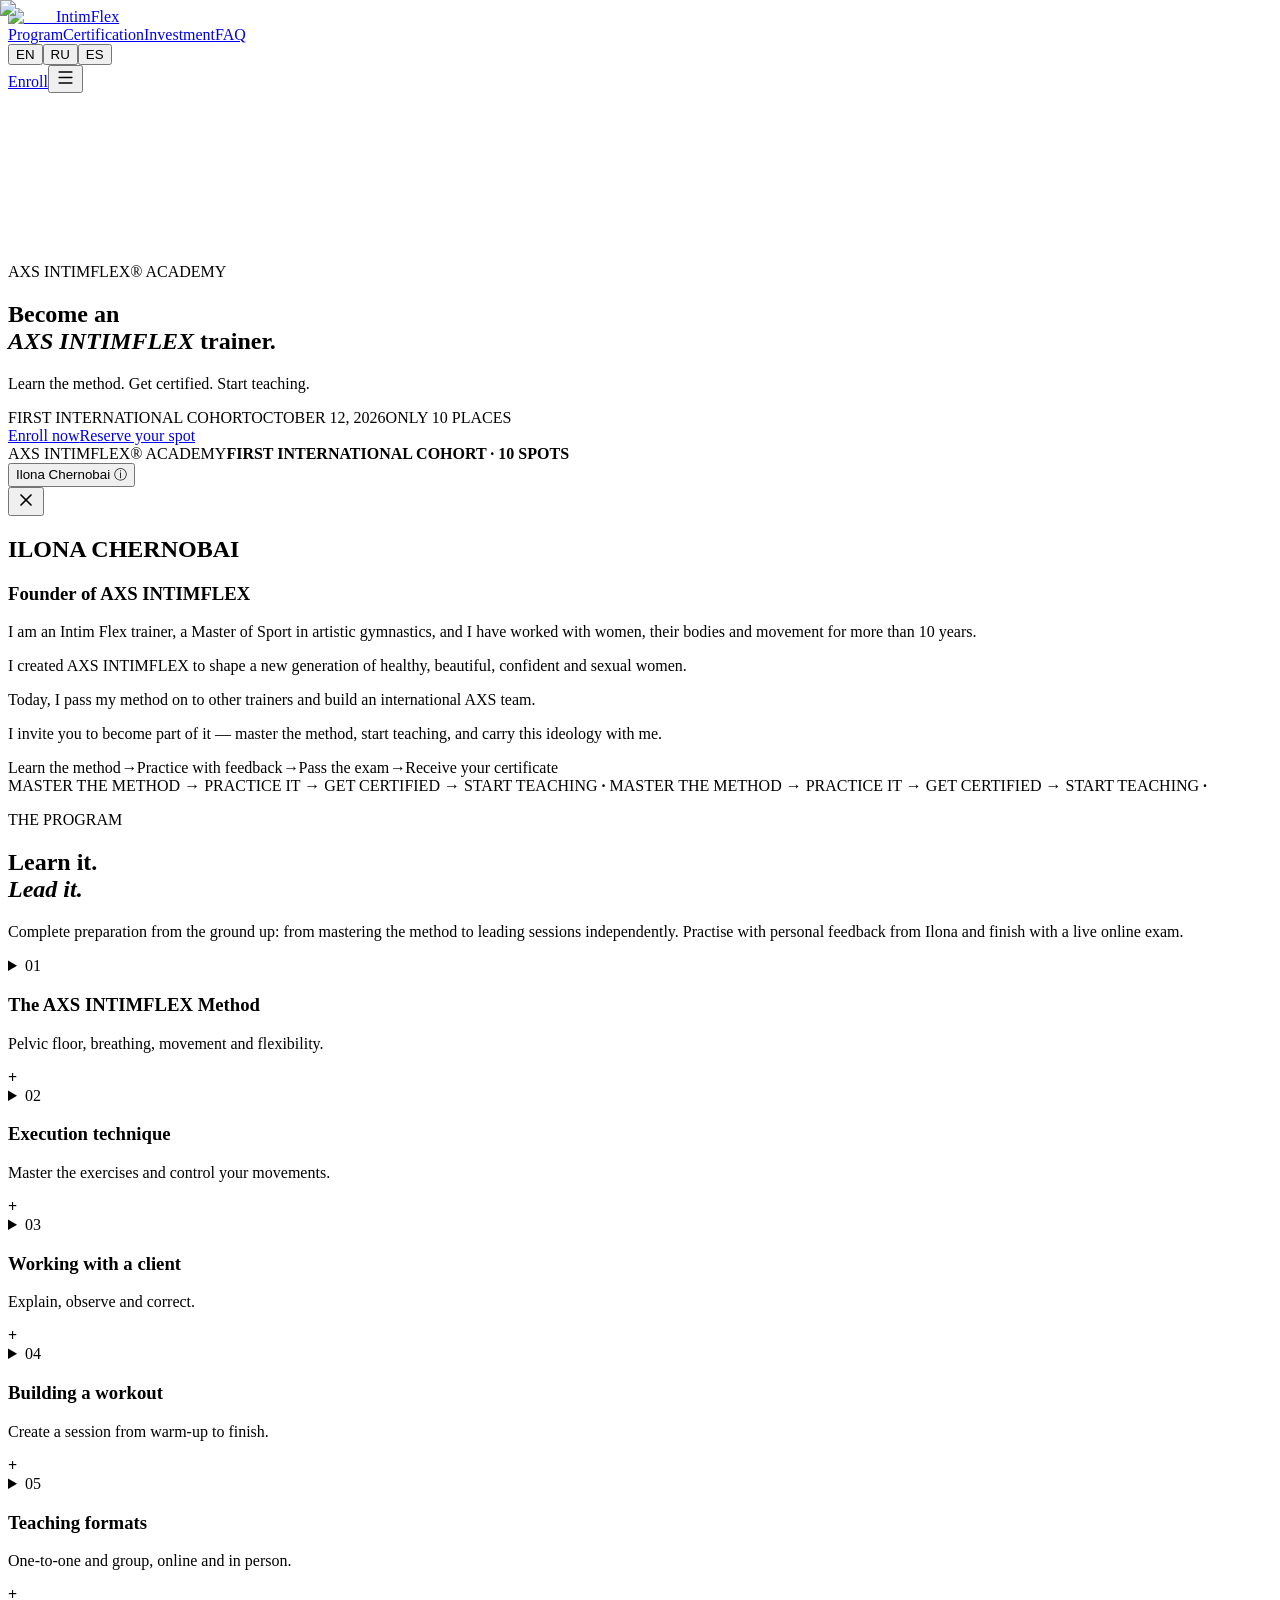
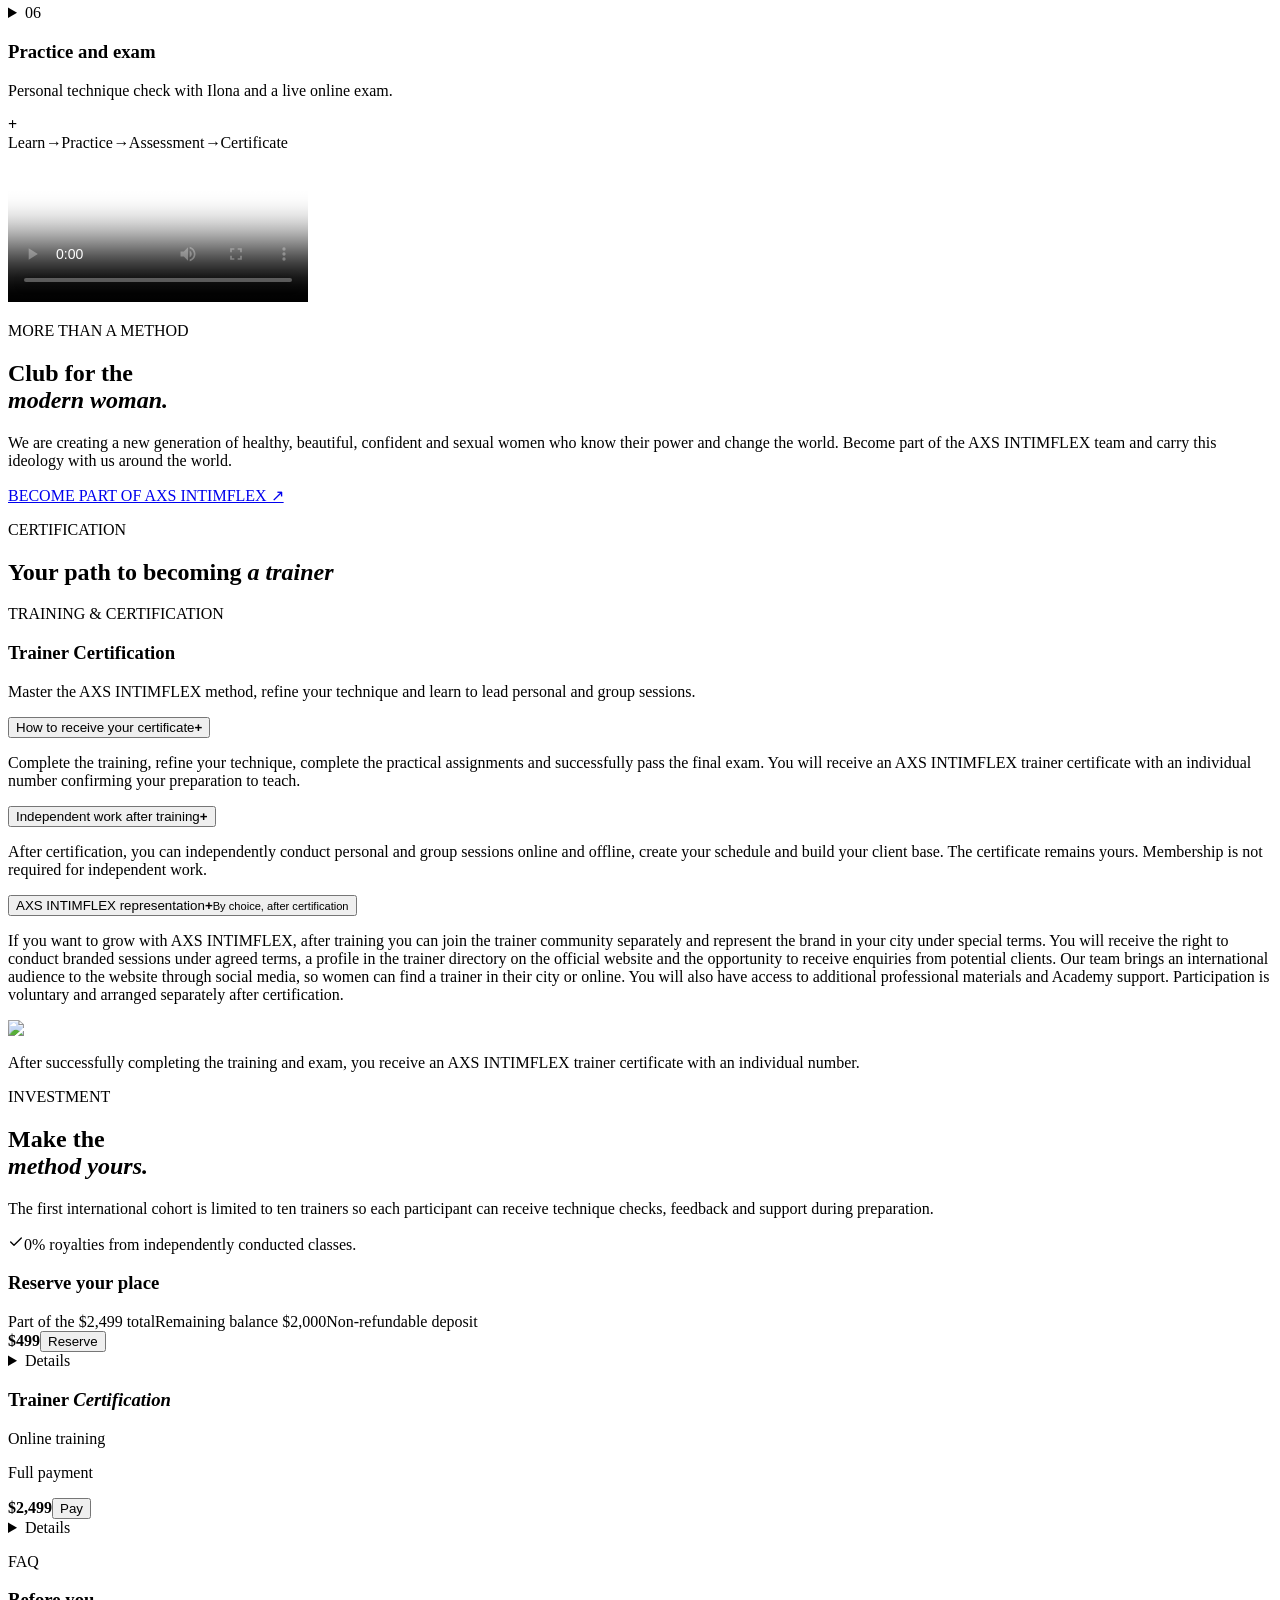
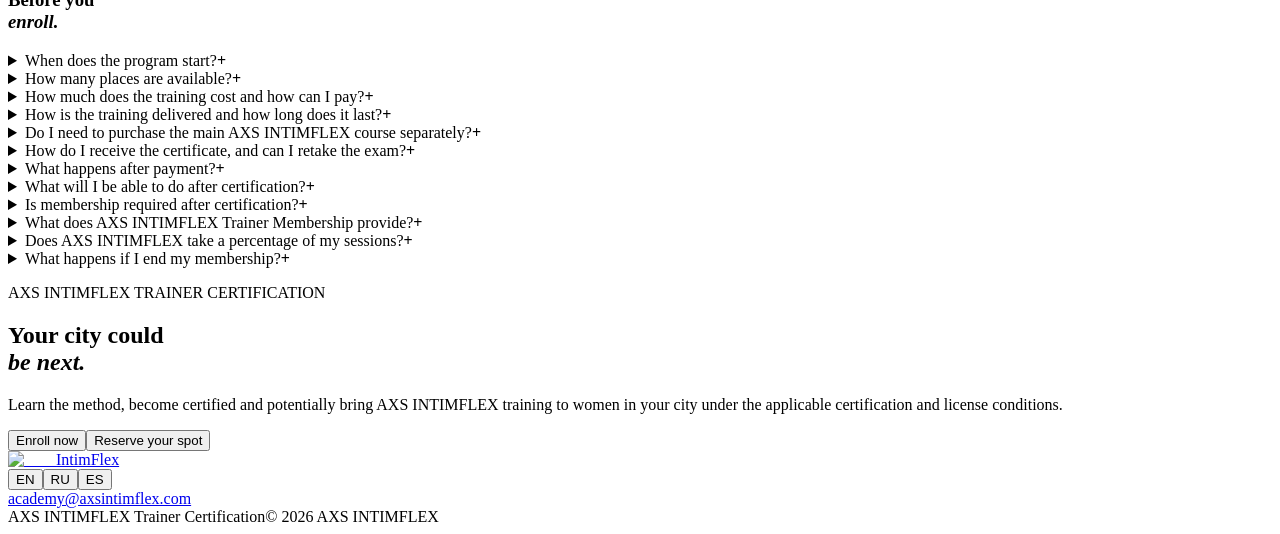
==== commit 10bf255a: "Publish multilingual Academy FAQ review" ====
--- a/index.html
+++ b/index.html
@@ -1,5 +1,5 @@
-<!DOCTYPE html><html lang="en" class="cormorant_d46c91ca-module__DR68Ja__variable archivo_1da94cdb-module__p3mQUa__variable"><head><meta charSet="utf-8"/><meta name="viewport" content="width=device-width, initial-scale=1"/><link rel="preload" href="/intimflex-academy-review/_next/static/media/75affa71d1e2f6a7-s.p.17-aodiw50953.woff2" as="font" crossorigin="" type="font/woff2"/><link rel="preload" href="/intimflex-academy-review/_next/static/media/b27a2cd9989897de-s.p.28de03t9-1qub.woff2" as="font" crossorigin="" type="font/woff2"/><link rel="preload" href="/intimflex-academy-review/_next/static/media/daa29454a3e61cb2-s.p.25_z0nxfvnd9o.woff2" as="font" crossorigin="" type="font/woff2"/><link rel="preload" as="image" href="/intimflex-academy-review/img/axs-logo-original.png"/><link rel="preload" as="image" href="/intimflex-academy-review/img/academy-hero-training-v20260906-new.jpg"/><link rel="preload" as="image" href="/intimflex-academy-review/img/academy-certificate-watermarked.jpg"/><link rel="stylesheet" href="/intimflex-academy-review/_next/static/chunks/3kwb-wjb1pjtd.css" data-precedence="next"/><link rel="preload" as="script" fetchPriority="low" href="/intimflex-academy-review/_next/static/chunks/3ll07n217cgxf.js"/><script src="/intimflex-academy-review/_next/static/chunks/161ejkk0k8fm8.js" async=""></script><script src="/intimflex-academy-review/_next/static/chunks/0iec5q4ack_04.js" async=""></script><script src="/intimflex-academy-review/_next/static/chunks/turbopack-14t2lankjjs8s.js" async=""></script><script src="/intimflex-academy-review/_next/static/chunks/1d4h-sglyo8ft.js" async=""></script><script src="/intimflex-academy-review/_next/static/chunks/14mumt5_n0xhi.js" async=""></script><script src="/intimflex-academy-review/_next/static/chunks/1ivh8ny9b-_6p.js" async=""></script><meta name="next-size-adjust" content=""/><title>AXS INTIMFLEX Academy — Trainer Certification</title><meta name="description" content="AXS INTIMFLEX Trainer Certification Program. First cohort starts October 12, 2026."/><script src="/intimflex-academy-review/_next/static/chunks/0cz1d0mv5g_q7.js" noModule=""></script></head><body><div hidden=""><!--$--><!--/$--></div><main id="top"><header class="site-header"><a class="brand" href="#top" aria-label="AXS INTIMFLEX Academy"><img alt="AXS" width="635" height="415" decoding="async" data-nimg="1" style="color:transparent" src="/intimflex-academy-review/img/axs-logo-original.png"/><span class="brand-name">IntimFlex</span></a><nav class="desktop-nav" aria-label="Main navigation"><a href="#program">Program</a><a href="#outcome">Certification</a><a href="#investment">Investment</a><a href="#faq">FAQ</a></nav><div class="header-actions"><div class="languages" role="group" aria-label="Language"><button class="selected" type="button" aria-pressed="true">EN</button><button class="" type="button" aria-pressed="false">RU</button><button class="" type="button" aria-pressed="false">ES</button></div><a class="header-cta" href="#investment">Enroll</a><button class="menu-button" type="button" aria-expanded="false" aria-label="Open menu"><svg xmlns="http://www.w3.org/2000/svg" width="19" height="19" viewBox="0 0 24 24" fill="none" stroke="currentColor" stroke-width="2" stroke-linecap="round" stroke-linejoin="round" class="lucide lucide-menu" aria-hidden="true"><path d="M4 5h16"></path><path d="M4 12h16"></path><path d="M4 19h16"></path></svg></button></div></header><section class="hero" aria-labelledby="hero-title"><video class="hero-video" autoPlay="" muted="" loop="" playsInline="" poster="/intimflex-academy-review/img/hero-m.jpg" aria-hidden="true"><source src="/intimflex-academy-review/video/hero.mp4" type="video/mp4"/></video><div class="hero-overlay" aria-hidden="true"></div><div class="shell hero-grid"><div class="hero-copy"><p class="eyebrow pink">AXS INTIMFLEX® ACADEMY</p><h1 id="hero-title">Become an<br/><em>AXS INTIMFLEX</em> trainer.</h1><p class="hero-lede">Learn the method. Get certified. Start teaching.</p><div class="hero-meta"><span>FIRST INTERNATIONAL COHORT</span><span>OCTOBER 12, 2026</span><span>ONLY 10 PLACES</span></div><div class="hero-actions"><a class="button button-primary" href="#investment">Enroll now</a><a class="button button-ghost" href="#investment">Reserve your spot</a></div></div><div class="hero-visual ilona-card-slot"><div class="ilona-card ilona-card--closed"><div class="ilona-card-inner"><div class="ilona-card-face ilona-card-front"><img alt="Ilona Chernobai" decoding="async" data-nimg="fill" class="hero-visual-image" style="position:absolute;height:100%;width:100%;left:0;top:0;right:0;bottom:0;color:transparent" src="/intimflex-academy-review/img/academy-hero-training-v20260906-new.jpg"/><div class="visual-caption"><span>AXS INTIMFLEX® ACADEMY</span><b>FIRST INTERNATIONAL COHORT<!-- --> · <!-- -->10 SPOTS</b></div><button class="ilona-open" type="button" tabindex="0" aria-label="Open information about Ilona Chernobai" aria-expanded="false"><span>Ilona Chernobai ⓘ</span></button></div><div class="ilona-card-face ilona-card-back"><button class="ilona-close" type="button" aria-label="Close information about Ilona Chernobai"><svg xmlns="http://www.w3.org/2000/svg" width="20" height="20" viewBox="0 0 24 24" fill="none" stroke="currentColor" stroke-width="2" stroke-linecap="round" stroke-linejoin="round" class="lucide lucide-x" aria-hidden="true"><path d="M18 6 6 18"></path><path d="m6 6 12 12"></path></svg></button><div class="ilona-card-copy"><h2 id="ilona-card-title">ILONA CHERNOBAI</h2><h3>Founder of AXS INTIMFLEX</h3><p>I am an Intim Flex trainer, a Master of Sport in artistic gymnastics, and I have worked with women, their bodies and movement for more than 10 years.</p><p>I created AXS INTIMFLEX to shape a new generation of healthy, beautiful, confident and sexual women.</p><p>Today, I pass my method on to other trainers and build an international AXS team.</p><p>I invite you to become part of it — master the method, start teaching, and carry this ideology with me.</p></div></div></div></div></div></div><div class="shell hero-facts"><span class="">Learn the method</span><i>→</i><span class="">Practice with feedback</span><i>→</i><span class="">Pass the exam</span><i>→</i><span class="last-fact">Receive your certificate</span></div></section><section class="brand-strip" aria-label="Academy path"><div class="brand-strip-viewport"><div class="brand-strip-track"><span aria-hidden="false">MASTER THE METHOD → PRACTICE IT → GET CERTIFIED → START TEACHING<!-- --> <b aria-hidden="true"> · </b></span><span aria-hidden="true">MASTER THE METHOD → PRACTICE IT → GET CERTIFIED → START TEACHING<!-- --> <b aria-hidden="true"> · </b></span></div></div></section><section class="section" id="program"><div class="shell"><div class="section-intro"><div><p class="eyebrow">THE PROGRAM</p><h2>Learn it.<br/><em>Lead it.</em></h2></div><p>Complete preparation from the ground up: from mastering the method to leading sessions independently. Practise with personal feedback from Ilona and finish with a live online exam.</p></div><div class="program-list"><details class="program-item"><summary><span>0<!-- -->1</span><div><h3>The AXS INTIMFLEX Method</h3><p>Pelvic floor, breathing, movement and flexibility.</p></div><b>+</b></summary><div class="program-detail"><p>Study the pelvic floor muscles, breathing, movement and flexibility as components of the AXS INTIMFLEX method. The program also covers nutrition basics and women’s psychology, self-confidence and body image.</p></div></details><details class="program-item"><summary><span>0<!-- -->2</span><div><h3>Execution technique</h3><p>Master the exercises and control your movements.</p></div><b>+</b></summary><div class="program-detail"><p>Break down starting positions, movement sequences and how exercises combine with breathing. Learn to notice mistakes in your own execution and correct your technique.</p></div></details><details class="program-item"><summary><span>0<!-- -->3</span><div><h3>Working with a client</h3><p>Explain, observe and correct.</p></div><b>+</b></summary><div class="program-detail"><p>Learn to explain and demonstrate exercises clearly, observe their execution and give helpful cues. Adapt the workload to the client’s level and account for training limitations and contraindications.</p></div></details><details class="program-item"><summary><span>0<!-- -->4</span><div><h3>Building a workout</h3><p>Create a session from warm-up to finish.</p></div><b>+</b></summary><div class="program-detail"><p>Learn to organise the sequence of exercises, combine them into training blocks and distribute the workload throughout the session. Build a complete workout with a warm-up, main section and finish.</p></div></details><details class="program-item"><summary><span>0<!-- -->5</span><div><h3>Teaching formats</h3><p>One-to-one and group, online and in person.</p></div><b>+</b></summary><div class="program-detail"><p>Explore the specifics of personal and group sessions. Learn to organise exercise demonstration and observation when working in a studio and through a screen.</p></div></details><details class="program-item"><summary><span>0<!-- -->6</span><div><h3>Practice and exam</h3><p>Personal technique check with Ilona and a live online exam.</p></div><b>+</b></summary><div class="program-detail"><p>Submit video recordings of your exercise performance. Ilona personally checks your technique and gives feedback. Complete your preparation with a live online final exam.</p></div></details></div><div class="path"><span class="">Learn</span><i>→</i><span class="">Practice</span><i>→</i><span class="">Assessment</span><i>→</i><span class="path-final">Certificate</span></div></div></section><section class="method-visual"><div class="shell method-visual-grid"><div class="method-video-shell"><div class="method-image method-video-wrap"><video class="method-video" controls="" preload="metadata" playsInline="" poster="/intimflex-academy-review/img/practice-ru-poster.jpg" aria-label="AXS INTIMFLEX trainer academy video" src="/intimflex-academy-review/video/practice-en.mp4">Your browser does not support video playback.</video></div></div><div><p class="eyebrow pink">MORE THAN A METHOD</p><h2>Club for the<br/><em>modern woman.</em></h2><p>We are creating a new generation of healthy, beautiful, confident and sexual women who know their power and change the world. Become part of the AXS INTIMFLEX team and carry this ideology with us around the world.</p><a class="text-link" href="#outcome">BECOME PART OF AXS INTIMFLEX ↗</a></div></div></section><section class="section certification" id="outcome" aria-labelledby="certification-title"><div class="shell"><div class="certification-heading"><p class="eyebrow pink">CERTIFICATION</p><h2 id="certification-title">Your path to becoming<!-- --> <em>a trainer</em></h2></div><div class="certification-grid"><article class="certification-card"><p class="eyebrow pink">TRAINING &amp; CERTIFICATION</p><h3>Trainer Certification</h3><p class="certification-description">Master the AXS INTIMFLEX method, refine your technique and learn to lead personal and group sessions.</p><div class="certification-accordion"><div class="certification-item"><button id="certification-trigger-0" type="button" aria-expanded="false" aria-controls="certification-panel-0"><span>How to receive your certificate</span><b aria-hidden="true">+</b></button><div id="certification-panel-0" class="certification-panel" role="region" aria-labelledby="certification-trigger-0"><div><p>Complete the training, refine your technique, complete the practical assignments and successfully pass the final exam. You will receive an AXS INTIMFLEX trainer certificate with an individual number confirming your preparation to teach.</p></div></div></div><div class="certification-item"><button id="certification-trigger-1" type="button" aria-expanded="false" aria-controls="certification-panel-1"><span>Independent work after training</span><b aria-hidden="true">+</b></button><div id="certification-panel-1" class="certification-panel" role="region" aria-labelledby="certification-trigger-1"><div><p>After certification, you can independently conduct personal and group sessions online and offline, create your schedule and build your client base. The certificate remains yours. Membership is not required for independent work.</p></div></div></div><div class="certification-item"><button id="certification-trigger-2" type="button" aria-expanded="false" aria-controls="certification-panel-2"><span>AXS INTIMFLEX representation</span><b aria-hidden="true">+</b><small>By choice, after certification</small></button><div id="certification-panel-2" class="certification-panel" role="region" aria-labelledby="certification-trigger-2"><div><p>If you want to grow with AXS INTIMFLEX, after training you can join the trainer community separately and represent the brand in your city under special terms.
+<!DOCTYPE html><html lang="en" class="cormorant_d46c91ca-module__DR68Ja__variable archivo_1da94cdb-module__p3mQUa__variable"><head><meta charSet="utf-8"/><meta name="viewport" content="width=device-width, initial-scale=1"/><link rel="preload" href="/intimflex-academy-review/_next/static/media/75affa71d1e2f6a7-s.p.17-aodiw50953.woff2" as="font" crossorigin="" type="font/woff2"/><link rel="preload" href="/intimflex-academy-review/_next/static/media/b27a2cd9989897de-s.p.28de03t9-1qub.woff2" as="font" crossorigin="" type="font/woff2"/><link rel="preload" href="/intimflex-academy-review/_next/static/media/daa29454a3e61cb2-s.p.25_z0nxfvnd9o.woff2" as="font" crossorigin="" type="font/woff2"/><link rel="preload" as="image" href="/intimflex-academy-review/img/axs-logo-original.png"/><link rel="preload" as="image" href="/intimflex-academy-review/img/academy-hero-training-v20260906-new.jpg"/><link rel="preload" as="image" href="/intimflex-academy-review/img/academy-certificate-watermarked.jpg"/><link rel="stylesheet" href="/intimflex-academy-review/_next/static/chunks/3_91iknpurnnk.css" data-precedence="next"/><link rel="preload" as="script" fetchPriority="low" href="/intimflex-academy-review/_next/static/chunks/3ll07n217cgxf.js"/><script src="/intimflex-academy-review/_next/static/chunks/161ejkk0k8fm8.js" async=""></script><script src="/intimflex-academy-review/_next/static/chunks/0iec5q4ack_04.js" async=""></script><script src="/intimflex-academy-review/_next/static/chunks/turbopack-14t2lankjjs8s.js" async=""></script><script src="/intimflex-academy-review/_next/static/chunks/1d4h-sglyo8ft.js" async=""></script><script src="/intimflex-academy-review/_next/static/chunks/14mumt5_n0xhi.js" async=""></script><script src="/intimflex-academy-review/_next/static/chunks/0334n4i6i7hxi.js" async=""></script><meta name="next-size-adjust" content=""/><title>AXS INTIMFLEX Academy — Trainer Certification</title><meta name="description" content="AXS INTIMFLEX Trainer Certification Program. First cohort starts October 12, 2026."/><script src="/intimflex-academy-review/_next/static/chunks/0cz1d0mv5g_q7.js" noModule=""></script></head><body><div hidden=""><!--$--><!--/$--></div><main id="top"><header class="site-header"><a class="brand" href="#top" aria-label="AXS INTIMFLEX Academy"><img alt="AXS" width="635" height="415" decoding="async" data-nimg="1" style="color:transparent" src="/intimflex-academy-review/img/axs-logo-original.png"/><span class="brand-name">IntimFlex</span></a><nav class="desktop-nav" aria-label="Main navigation"><a href="#program">Program</a><a href="#outcome">Certification</a><a href="#investment">Investment</a><a href="#faq">FAQ</a></nav><div class="header-actions"><div class="languages" role="group" aria-label="Language"><button class="selected" type="button" aria-pressed="true">EN</button><button class="" type="button" aria-pressed="false">RU</button><button class="" type="button" aria-pressed="false">ES</button></div><a class="header-cta" href="#investment">Enroll</a><button class="menu-button" type="button" aria-expanded="false" aria-label="Open menu"><svg xmlns="http://www.w3.org/2000/svg" width="19" height="19" viewBox="0 0 24 24" fill="none" stroke="currentColor" stroke-width="2" stroke-linecap="round" stroke-linejoin="round" class="lucide lucide-menu" aria-hidden="true"><path d="M4 5h16"></path><path d="M4 12h16"></path><path d="M4 19h16"></path></svg></button></div></header><section class="hero" aria-labelledby="hero-title"><video class="hero-video" autoPlay="" muted="" loop="" playsInline="" poster="/intimflex-academy-review/img/hero-m.jpg" aria-hidden="true"><source src="/intimflex-academy-review/video/hero.mp4" type="video/mp4"/></video><div class="hero-overlay" aria-hidden="true"></div><div class="shell hero-grid"><div class="hero-copy"><p class="eyebrow pink">AXS INTIMFLEX® ACADEMY</p><h1 id="hero-title">Become an<br/><em>AXS INTIMFLEX</em> trainer.</h1><p class="hero-lede">Learn the method. Get certified. Start teaching.</p><div class="hero-meta"><span>FIRST INTERNATIONAL COHORT</span><span>OCTOBER 12, 2026</span><span>ONLY 10 PLACES</span></div><div class="hero-actions"><a class="button button-primary" href="#investment">Enroll now</a><a class="button button-ghost" href="#investment">Reserve your spot</a></div></div><div class="hero-visual ilona-card-slot"><div class="ilona-card ilona-card--closed"><div class="ilona-card-inner"><div class="ilona-card-face ilona-card-front"><img alt="Ilona Chernobai" decoding="async" data-nimg="fill" class="hero-visual-image" style="position:absolute;height:100%;width:100%;left:0;top:0;right:0;bottom:0;color:transparent" src="/intimflex-academy-review/img/academy-hero-training-v20260906-new.jpg"/><div class="visual-caption"><span>AXS INTIMFLEX® ACADEMY</span><b>FIRST INTERNATIONAL COHORT<!-- --> · <!-- -->10 SPOTS</b></div><button class="ilona-open" type="button" tabindex="0" aria-label="Open information about Ilona Chernobai" aria-expanded="false"><span>Ilona Chernobai ⓘ</span></button></div><div class="ilona-card-face ilona-card-back"><button class="ilona-close" type="button" aria-label="Close information about Ilona Chernobai"><svg xmlns="http://www.w3.org/2000/svg" width="20" height="20" viewBox="0 0 24 24" fill="none" stroke="currentColor" stroke-width="2" stroke-linecap="round" stroke-linejoin="round" class="lucide lucide-x" aria-hidden="true"><path d="M18 6 6 18"></path><path d="m6 6 12 12"></path></svg></button><div class="ilona-card-copy"><h2 id="ilona-card-title">ILONA CHERNOBAI</h2><h3>Founder of AXS INTIMFLEX</h3><p>I am an Intim Flex trainer, a Master of Sport in artistic gymnastics, and I have worked with women, their bodies and movement for more than 10 years.</p><p>I created AXS INTIMFLEX to shape a new generation of healthy, beautiful, confident and sexual women.</p><p>Today, I pass my method on to other trainers and build an international AXS team.</p><p>I invite you to become part of it — master the method, start teaching, and carry this ideology with me.</p></div></div></div></div></div></div><div class="shell hero-facts"><span class="">Learn the method</span><i>→</i><span class="">Practice with feedback</span><i>→</i><span class="">Pass the exam</span><i>→</i><span class="last-fact">Receive your certificate</span></div></section><section class="brand-strip" aria-label="Academy path"><div class="brand-strip-viewport"><div class="brand-strip-track"><span aria-hidden="false">MASTER THE METHOD → PRACTICE IT → GET CERTIFIED → START TEACHING<!-- --> <b aria-hidden="true"> · </b></span><span aria-hidden="true">MASTER THE METHOD → PRACTICE IT → GET CERTIFIED → START TEACHING<!-- --> <b aria-hidden="true"> · </b></span></div></div></section><section class="section" id="program"><div class="shell"><div class="section-intro"><div><p class="eyebrow">THE PROGRAM</p><h2>Learn it.<br/><em>Lead it.</em></h2></div><p>Complete preparation from the ground up: from mastering the method to leading sessions independently. Practise with personal feedback from Ilona and finish with a live online exam.</p></div><div class="program-list"><details class="program-item"><summary><span>0<!-- -->1</span><div><h3>The AXS INTIMFLEX Method</h3><p>Pelvic floor, breathing, movement and flexibility.</p></div><b>+</b></summary><div class="program-detail"><p>Study the pelvic floor muscles, breathing, movement and flexibility as components of the AXS INTIMFLEX method. The program also covers nutrition basics and women’s psychology, self-confidence and body image.</p></div></details><details class="program-item"><summary><span>0<!-- -->2</span><div><h3>Execution technique</h3><p>Master the exercises and control your movements.</p></div><b>+</b></summary><div class="program-detail"><p>Break down starting positions, movement sequences and how exercises combine with breathing. Learn to notice mistakes in your own execution and correct your technique.</p></div></details><details class="program-item"><summary><span>0<!-- -->3</span><div><h3>Working with a client</h3><p>Explain, observe and correct.</p></div><b>+</b></summary><div class="program-detail"><p>Learn to explain and demonstrate exercises clearly, observe their execution and give helpful cues. Adapt the workload to the client’s level and account for training limitations and contraindications.</p></div></details><details class="program-item"><summary><span>0<!-- -->4</span><div><h3>Building a workout</h3><p>Create a session from warm-up to finish.</p></div><b>+</b></summary><div class="program-detail"><p>Learn to organise the sequence of exercises, combine them into training blocks and distribute the workload throughout the session. Build a complete workout with a warm-up, main section and finish.</p></div></details><details class="program-item"><summary><span>0<!-- -->5</span><div><h3>Teaching formats</h3><p>One-to-one and group, online and in person.</p></div><b>+</b></summary><div class="program-detail"><p>Explore the specifics of personal and group sessions. Learn to organise exercise demonstration and observation when working in a studio and through a screen.</p></div></details><details class="program-item"><summary><span>0<!-- -->6</span><div><h3>Practice and exam</h3><p>Personal technique check with Ilona and a live online exam.</p></div><b>+</b></summary><div class="program-detail"><p>Submit video recordings of your exercise performance. Ilona personally checks your technique and gives feedback. Complete your preparation with a live online final exam.</p></div></details></div><div class="path"><span class="">Learn</span><i>→</i><span class="">Practice</span><i>→</i><span class="">Assessment</span><i>→</i><span class="path-final">Certificate</span></div></div></section><section class="method-visual"><div class="shell method-visual-grid"><div class="method-video-shell"><div class="method-image method-video-wrap"><video class="method-video" controls="" preload="metadata" playsInline="" poster="/intimflex-academy-review/img/practice-ru-poster.jpg" aria-label="AXS INTIMFLEX trainer academy video" src="/intimflex-academy-review/video/practice-en.mp4">Your browser does not support video playback.</video></div></div><div><p class="eyebrow pink">MORE THAN A METHOD</p><h2>Club for the<br/><em>modern woman.</em></h2><p>We are creating a new generation of healthy, beautiful, confident and sexual women who know their power and change the world. Become part of the AXS INTIMFLEX team and carry this ideology with us around the world.</p><a class="text-link" href="#outcome">BECOME PART OF AXS INTIMFLEX ↗</a></div></div></section><section class="section certification" id="outcome" aria-labelledby="certification-title"><div class="shell"><div class="certification-heading"><p class="eyebrow pink">CERTIFICATION</p><h2 id="certification-title">Your path to becoming<!-- --> <em>a trainer</em></h2></div><div class="certification-grid"><article class="certification-card"><p class="eyebrow pink">TRAINING &amp; CERTIFICATION</p><h3>Trainer Certification</h3><p class="certification-description">Master the AXS INTIMFLEX method, refine your technique and learn to lead personal and group sessions.</p><div class="certification-accordion"><div class="certification-item"><button id="certification-trigger-0" type="button" aria-expanded="false" aria-controls="certification-panel-0"><span>How to receive your certificate</span><b aria-hidden="true">+</b></button><div id="certification-panel-0" class="certification-panel" role="region" aria-labelledby="certification-trigger-0"><div><p>Complete the training, refine your technique, complete the practical assignments and successfully pass the final exam. You will receive an AXS INTIMFLEX trainer certificate with an individual number confirming your preparation to teach.</p></div></div></div><div class="certification-item"><button id="certification-trigger-1" type="button" aria-expanded="false" aria-controls="certification-panel-1"><span>Independent work after training</span><b aria-hidden="true">+</b></button><div id="certification-panel-1" class="certification-panel" role="region" aria-labelledby="certification-trigger-1"><div><p>After certification, you can independently conduct personal and group sessions online and offline, create your schedule and build your client base. The certificate remains yours. Membership is not required for independent work.</p></div></div></div><div class="certification-item"><button id="certification-trigger-2" type="button" aria-expanded="false" aria-controls="certification-panel-2"><span>AXS INTIMFLEX representation</span><b aria-hidden="true">+</b><small>By choice, after certification</small></button><div id="certification-panel-2" class="certification-panel" role="region" aria-labelledby="certification-trigger-2"><div><p>If you want to grow with AXS INTIMFLEX, after training you can join the trainer community separately and represent the brand in your city under special terms.
 
 You will receive the right to conduct branded sessions under agreed terms, a profile in the trainer directory on the official website and the opportunity to receive enquiries from potential clients. Our team brings an international audience to the website through social media, so women can find a trainer in their city or online.
 
-You will also have access to additional professional materials and Academy support. Participation is voluntary and arranged separately after certification.</p></div></div></div></div></article><div class="certificate-visual"><div class="certificate-shell"><img alt="AXS INTIMFLEX Trainer certificate" width="1280" height="853" decoding="async" data-nimg="1" style="color:transparent" src="/intimflex-academy-review/img/academy-certificate-watermarked.jpg"/></div><p>After successfully completing the training and exam, you receive an AXS INTIMFLEX trainer certificate with an individual number.</p></div></div></div></section><section class="section investment" id="investment"><div class="shell investment-grid"><div class="investment-copy"><p class="eyebrow pink">INVESTMENT</p><h2>Make the<br/><em>method yours.</em></h2><p>The first international cohort is limited to ten trainers so each participant can receive technique checks, feedback and support during preparation.</p><div class="royalty-note"><svg xmlns="http://www.w3.org/2000/svg" width="16" height="16" viewBox="0 0 24 24" fill="none" stroke="currentColor" stroke-width="2" stroke-linecap="round" stroke-linejoin="round" class="lucide lucide-check" aria-hidden="true"><path d="M20 6 9 17l-5-5"></path></svg><span>0% royalties from independently conducted classes.</span></div><article class="payment-card reserve-card"><img alt="AXS INTIMFLEX training" loading="lazy" decoding="async" data-nimg="fill" style="position:absolute;height:100%;width:100%;left:0;top:0;right:0;bottom:0;color:transparent" src="/intimflex-academy-review/img/class-1-20260728.jpg"/><div class="payment-card-shade"></div><div class="payment-card-content"><h3>Reserve your place</h3><div class="reserve-copy"><span>Part of the $2,499 total</span><span>Remaining balance $2,000</span><span>Non-refundable deposit</span></div><div class="payment-card-bottom"><strong>$499</strong><button class="button button-primary" type="button">Reserve</button><details class="payment-details"><summary>Details</summary><p>Non-refundable reservation deposit. Credited toward the $2,499 total. Remaining balance before the program begins: $2,000.</p><ul><li>Full AXS INTIMFLEX method</li><li>Trainer-level technique and teaching</li><li>Practice, feedback and assessment</li><li>Final exam and certificate</li><li>Preparation for online and offline work</li><li>Individual and group training formats</li></ul></details></div></div></article></div><article class="payment-card full-card"><img alt="AXS INTIMFLEX Trainer Certification" loading="lazy" decoding="async" data-nimg="fill" style="position:absolute;height:100%;width:100%;left:0;top:0;right:0;bottom:0;color:transparent" src="/intimflex-academy-review/img/academy-hero-training-v20260906-new.jpg"/><div class="payment-card-shade"></div><div class="payment-card-content"><div class="full-card-heading"><h3><span>Trainer</span> <em>Certification</em></h3><p>Online training</p><p>Full payment</p></div><div class="payment-card-bottom"><strong>$2,499</strong><button class="button button-primary" type="button">Pay</button><details class="payment-details"><summary>Details</summary><p>Full program investment · starts October 12, 2026 · 100% online</p><ul><li>Full AXS INTIMFLEX method</li><li>Trainer-level technique and teaching</li><li>Practice, feedback and assessment</li><li>Final exam and certificate</li><li>Preparation for online and offline work</li><li>Individual and group training formats</li></ul></details></div></div></article></div><div class="shell faq" id="faq"><div><p class="eyebrow pink">FAQ</p><h3>Before you<br/><em>enroll.</em></h3></div><div><details class="accordion"><summary>When does the program start?<b>+</b></summary><p>The first cohort starts October 12, 2026.</p></details><details class="accordion"><summary>How many places are available?<b>+</b></summary><p>Only 10 places are available in the first cohort. This allows us to give attention to every participant, check technique and provide personal feedback.</p></details><details class="accordion"><summary>How much do training and certification cost?<b>+</b></summary><p>The full program costs $2,499. You can pay the full amount upfront or reserve a place with a $499 non-refundable deposit, credited toward the tuition. The remaining balance is $2,000.</p></details><details class="accordion"><summary>Is the training fully online?<b>+</b></summary><p>Yes. The training, practical assignments, feedback and final assessment are 100% online.</p></details><details class="accordion"><summary>Do I need to buy the regular AXS INTIMFLEX course first?<b>+</b></summary><p>No. The full core method is already included in the trainer preparation program. You study it from an instructor’s perspective: how to perform exercises, explain them to clients, correct technique and structure sessions.</p></details><details class="accordion"><summary>How do I receive the certificate?<b>+</b></summary><p>Complete the program, fulfil the required assignments and successfully pass the final exam. You will then receive an AXS INTIMFLEX Certified Trainer certificate with an individual number. Payment alone does not guarantee a certificate.</p></details><details class="accordion"><summary>What happens after payment?<b>+</b></summary><p>After payment, you will receive access to a private WhatsApp group with Ilona, where information about the training start and next steps will be shared.</p></details><details class="accordion"><summary>What can I do after certification?<b>+</b></summary><p>After successfully completing the training and exam, you can conduct personal and group sessions online and offline, set your own schedule and prices, and build your client base. The right to use the brand to promote your sessions is granted separately through AXS INTIMFLEX Trainer Membership.</p></details><details class="accordion"><summary>Is Trainer License &amp; Membership required after training?<b>+</b></summary><p>No. Membership is voluntary and activated separately after certification. It costs $150 per month and no free period is provided. It is not included in the training cost.</p></details><details class="accordion"><summary>What does membership provide?<b>+</b></summary><p>Official AXS INTIMFLEX Active Licensed Trainer status; the right to use the approved name and logo for your sessions under the membership terms; and a personal profile in the trainer directory with your city, country and contact details. The directory gives you the opportunity to receive enquiries from prospective clients through the official website: the AXS INTIMFLEX team actively brings international traffic from social media, so prospective clients may find a trainer in their city or for online sessions and contact them directly. The subscription also includes professional materials, method updates, a private trainer community and Academy support.</p></details><details class="accordion"><summary>Does AXS INTIMFLEX charge a percentage of my sessions?<b>+</b></summary><p>No. Royalties on personal and group sessions you conduct yourself are 0%. You set your own prices and collect payment from your clients.</p></details><details class="accordion"><summary>What happens if I end my membership?<b>+</b></summary><p>Your training certificate remains valid. You can continue working independently and state your qualification. Your Active Licensed Trainer status is removed, your official directory profile is taken down, and access to additional materials, updates and other membership benefits ends. Use of the licensed logo and presenting sessions under the brand must stop within the period set by the membership terms.</p></details></div></div></section><section class="final-cta"><div class="shell"><p class="eyebrow">AXS INTIMFLEX TRAINER CERTIFICATION</p><h2>Your city could<br/><em>be next.</em></h2><p>Learn the method, become certified and potentially bring AXS INTIMFLEX training to women in your city under the applicable certification and license conditions.</p><div class="final-actions"><button class="button button-dark" type="button">Enroll now</button><button class="button button-dark-outline" type="button">Reserve your spot</button></div></div></section><footer class="footer"><div class="shell footer-top"><a class="brand" href="#top" aria-label="AXS INTIMFLEX Academy"><img alt="AXS" width="635" height="415" decoding="async" data-nimg="1" style="color:transparent" src="/intimflex-academy-review/img/axs-logo-original.png"/><span class="brand-name">IntimFlex</span></a><div class="languages" role="group" aria-label="Language"><button class="selected" type="button" aria-pressed="true">EN</button><button class="" type="button" aria-pressed="false">RU</button><button class="" type="button" aria-pressed="false">ES</button></div><a href="mailto:academy@axsintimflex.com">academy@axsintimflex.com</a></div><div class="shell footer-bottom"><span>AXS INTIMFLEX Trainer Certification</span><span>© <!-- -->2026<!-- --> AXS INTIMFLEX</span></div></footer></main><!--$--><!--/$--><script src="/intimflex-academy-review/_next/static/chunks/3ll07n217cgxf.js" id="_R_" async=""></script><script>(self.__next_f=self.__next_f||[]).push([0])</script><script>self.__next_f.push([1,"1:\"$Sreact.fragment\"\n2:I[39756,[\"/intimflex-academy-review/_next/static/chunks/1d4h-sglyo8ft.js\",\"/intimflex-academy-review/_next/static/chunks/14mumt5_n0xhi.js\"],\"default\"]\n3:I[37457,[\"/intimflex-academy-review/_next/static/chunks/1d4h-sglyo8ft.js\",\"/intimflex-academy-review/_next/static/chunks/14mumt5_n0xhi.js\"],\"default\"]\n4:I[47257,[\"/intimflex-academy-review/_next/static/chunks/1d4h-sglyo8ft.js\",\"/intimflex-academy-review/_next/static/chunks/14mumt5_n0xhi.js\"],\"ClientPageRoot\"]\n5:I[52683,[\"/intimflex-academy-review/_next/static/chunks/1d4h-sglyo8ft.js\",\"/intimflex-academy-review/_next/static/chunks/14mumt5_n0xhi.js\",\"/intimflex-academy-review/_next/static/chunks/1ivh8ny9b-_6p.js\"],\"default\"]\n8:I[97367,[\"/intimflex-academy-review/_next/static/chunks/1d4h-sglyo8ft.js\",\"/intimflex-academy-review/_next/static/chunks/14mumt5_n0xhi.js\"],\"OutletBoundary\"]\n9:\"$Sreact.suspense\"\nb:I[97367,[\"/intimflex-academy-review/_next/static/chunks/1d4h-sglyo8ft.js\",\"/intimflex-academy-review/_next/static/chunks/14mumt5_n0xhi.js\"],\"ViewportBoundary\"]\nd:I[97367,[\"/intimflex-academy-review/_next/static/chunks/1d4h-sglyo8ft.js\",\"/intimflex-academy-review/_next/static/chunks/14mumt5_n0xhi.js\"],\"MetadataBoundary\"]\nf:I[68027,[\"/intimflex-academy-review/_next/static/chunks/1d4h-sglyo8ft.js\",\"/intimflex-academy-review/_next/static/chunks/14mumt5_n0xhi.js\"],\"default\",1]\n:HL[\"/intimflex-academy-review/_next/static/chunks/3kwb-wjb1pjtd.css\",\"style\"]\n:HL[\"/intimflex-academy-review/_next/static/media/75affa71d1e2f6a7-s.p.17-aodiw50953.woff2\",\"font\",{\"crossOrigin\":\"\",\"type\":\"font/woff2\"}]\n:HL[\"/intimflex-academy-review/_next/static/media/b27a2cd9989897de-s.p.28de03t9-1qub.woff2\",\"font\",{\"crossOrigin\":\"\",\"type\":\"font/woff2\"}]\n:HL[\"/intimflex-academy-review/_next/static/media/daa29454a3e61cb2-s.p.25_z0nxfvnd9o.woff2\",\"font\",{\"crossOrigin\":\"\",\"type\":\"font/woff2\"}]\n"])</script><script>self.__next_f.push([1,"0:{\"P\":null,\"c\":[\"\",\"\"],\"q\":\"\",\"i\":false,\"f\":[[[\"\",{\"children\":[\"__PAGE__\",{}]},\"$undefined\",\"$undefined\",16],[[\"$\",\"$1\",\"c\",{\"children\":[[[\"$\",\"link\",\"0\",{\"rel\":\"stylesheet\",\"href\":\"/intimflex-academy-review/_next/static/chunks/3kwb-wjb1pjtd.css\",\"precedence\":\"next\",\"crossOrigin\":\"$undefined\",\"nonce\":\"$undefined\"}],[\"$\",\"script\",\"script-0\",{\"src\":\"/intimflex-academy-review/_next/static/chunks/1d4h-sglyo8ft.js\",\"async\":true,\"nonce\":\"$undefined\"}],[\"$\",\"script\",\"script-1\",{\"src\":\"/intimflex-academy-review/_next/static/chunks/14mumt5_n0xhi.js\",\"async\":true,\"nonce\":\"$undefined\"}]],[\"$\",\"html\",null,{\"lang\":\"en\",\"className\":\"cormorant_d46c91ca-module__DR68Ja__variable archivo_1da94cdb-module__p3mQUa__variable\",\"children\":[\"$\",\"body\",null,{\"children\":[\"$\",\"$L2\",null,{\"parallelRouterKey\":\"children\",\"error\":\"$undefined\",\"errorStyles\":\"$undefined\",\"errorScripts\":\"$undefined\",\"template\":[\"$\",\"$L3\",null,{}],\"templateStyles\":\"$undefined\",\"templateScripts\":\"$undefined\",\"notFound\":[[[\"$\",\"title\",null,{\"children\":\"404: This page could not be found.\"}],[\"$\",\"div\",null,{\"style\":{\"fontFamily\":\"system-ui,\\\"Segoe UI\\\",Roboto,Helvetica,Arial,sans-serif,\\\"Apple Color Emoji\\\",\\\"Segoe UI Emoji\\\"\",\"height\":\"100vh\",\"textAlign\":\"center\",\"display\":\"flex\",\"flexDirection\":\"column\",\"alignItems\":\"center\",\"justifyContent\":\"center\"},\"children\":[\"$\",\"div\",null,{\"children\":[[\"$\",\"style\",null,{\"dangerouslySetInnerHTML\":{\"__html\":\"body{color:#000;background:#fff;margin:0}.next-error-h1{border-right:1px solid rgba(0,0,0,.3)}@media (prefers-color-scheme:dark){body{color:#fff;background:#000}.next-error-h1{border-right:1px solid rgba(255,255,255,.3)}}\"}}],[\"$\",\"h1\",null,{\"className\":\"next-error-h1\",\"style\":{\"display\":\"inline-block\",\"margin\":\"0 20px 0 0\",\"padding\":\"0 23px 0 0\",\"fontSize\":24,\"fontWeight\":500,\"verticalAlign\":\"top\",\"lineHeight\":\"49px\"},\"children\":404}],[\"$\",\"div\",null,{\"style\":{\"display\":\"inline-block\"},\"children\":[\"$\",\"h2\",null,{\"style\":{\"fontSize\":14,\"fontWeight\":400,\"lineHeight\":\"49px\",\"margin\":0},\"children\":\"This page could not be found.\"}]}]]}]}]],[]],\"forbidden\":\"$undefined\",\"unauthorized\":\"$undefined\"}]}]}]]}],{\"children\":[[\"$\",\"$1\",\"c\",{\"children\":[[\"$\",\"$L4\",null,{\"Component\":\"$5\",\"serverProvidedParams\":{\"searchParams\":{},\"params\":{},\"promises\":[\"$@6\",\"$@7\"]}}],[[\"$\",\"script\",\"script-0\",{\"src\":\"/intimflex-academy-review/_next/static/chunks/1ivh8ny9b-_6p.js\",\"async\":true,\"nonce\":\"$undefined\"}]],[\"$\",\"$L8\",null,{\"children\":[\"$\",\"$9\",null,{\"name\":\"Next.MetadataOutlet\",\"children\":\"$@a\"}]}]]}],{},null,false,null]},null,false,null],[\"$\",\"$1\",\"h\",{\"children\":[null,[\"$\",\"$Lb\",null,{\"children\":\"$Lc\"}],[\"$\",\"div\",null,{\"hidden\":true,\"children\":[\"$\",\"$Ld\",null,{\"children\":[\"$\",\"$9\",null,{\"name\":\"Next.Metadata\",\"children\":\"$Le\"}]}]}],[\"$\",\"meta\",null,{\"name\":\"next-size-adjust\",\"content\":\"\"}]]}],false]],\"m\":\"$undefined\",\"G\":[\"$f\",[[\"$\",\"link\",\"0\",{\"rel\":\"stylesheet\",\"href\":\"/intimflex-academy-review/_next/static/chunks/3kwb-wjb1pjtd.css\",\"precedence\":\"next\",\"crossOrigin\":\"$undefined\",\"nonce\":\"$undefined\"}]]],\"S\":true,\"h\":null,\"s\":\"$undefined\",\"l\":\"$undefined\",\"p\":\"$undefined\",\"d\":\"$undefined\",\"b\":\"bcyQI8LgN3OL9bd54g5sD\"}\n"])</script><script>self.__next_f.push([1,"6:{}\n7:\"$0:f:0:1:1:children:0:props:children:0:props:serverProvidedParams:params\"\n"])</script><script>self.__next_f.push([1,"c:[[\"$\",\"meta\",\"0\",{\"charSet\":\"utf-8\"}],[\"$\",\"meta\",\"1\",{\"name\":\"viewport\",\"content\":\"width=device-width, initial-scale=1\"}]]\n"])</script><script>self.__next_f.push([1,"a:null\ne:[[\"$\",\"title\",\"0\",{\"children\":\"AXS INTIMFLEX Academy — Trainer Certification\"}],[\"$\",\"meta\",\"1\",{\"name\":\"description\",\"content\":\"AXS INTIMFLEX Trainer Certification Program. First cohort starts October 12, 2026.\"}]]\n"])</script></body></html>+You will also have access to additional professional materials and Academy support. Participation is voluntary and arranged separately after certification.</p></div></div></div></div></article><div class="certificate-visual"><div class="certificate-shell"><img alt="AXS INTIMFLEX Trainer certificate" width="1280" height="853" decoding="async" data-nimg="1" style="color:transparent" src="/intimflex-academy-review/img/academy-certificate-watermarked.jpg"/></div><p>After successfully completing the training and exam, you receive an AXS INTIMFLEX trainer certificate with an individual number.</p></div></div></div></section><section class="section investment" id="investment"><div class="shell investment-grid"><div class="investment-copy"><p class="eyebrow pink">INVESTMENT</p><h2>Make the<br/><em>method yours.</em></h2><p>The first international cohort is limited to ten trainers so each participant can receive technique checks, feedback and support during preparation.</p><div class="royalty-note"><svg xmlns="http://www.w3.org/2000/svg" width="16" height="16" viewBox="0 0 24 24" fill="none" stroke="currentColor" stroke-width="2" stroke-linecap="round" stroke-linejoin="round" class="lucide lucide-check" aria-hidden="true"><path d="M20 6 9 17l-5-5"></path></svg><span>0% royalties from independently conducted classes.</span></div><article class="payment-card reserve-card"><img alt="AXS INTIMFLEX training" loading="lazy" decoding="async" data-nimg="fill" style="position:absolute;height:100%;width:100%;left:0;top:0;right:0;bottom:0;color:transparent" src="/intimflex-academy-review/img/class-1-20260728.jpg"/><div class="payment-card-shade"></div><div class="payment-card-content"><h3>Reserve your place</h3><div class="reserve-copy"><span>Part of the $2,499 total</span><span>Remaining balance $2,000</span><span>Non-refundable deposit</span></div><div class="payment-card-bottom"><strong>$499</strong><button class="button button-primary" type="button">Reserve</button><details class="payment-details"><summary>Details</summary><p>Non-refundable reservation deposit. Credited toward the $2,499 total. Remaining balance before the program begins: $2,000.</p><ul><li>Full AXS INTIMFLEX method</li><li>Trainer-level technique and teaching</li><li>Practice, feedback and assessment</li><li>Final exam and certificate</li><li>Preparation for online and offline work</li><li>Individual and group training formats</li></ul></details></div></div></article></div><article class="payment-card full-card"><img alt="AXS INTIMFLEX Trainer Certification" loading="lazy" decoding="async" data-nimg="fill" style="position:absolute;height:100%;width:100%;left:0;top:0;right:0;bottom:0;color:transparent" src="/intimflex-academy-review/img/academy-hero-training-v20260906-new.jpg"/><div class="payment-card-shade"></div><div class="payment-card-content"><div class="full-card-heading"><h3><span>Trainer</span> <em>Certification</em></h3><p>Online training</p><p>Full payment</p></div><div class="payment-card-bottom"><strong>$2,499</strong><button class="button button-primary" type="button">Pay</button><details class="payment-details"><summary>Details</summary><p>Full program investment · starts October 12, 2026 · 100% online</p><ul><li>Full AXS INTIMFLEX method</li><li>Trainer-level technique and teaching</li><li>Practice, feedback and assessment</li><li>Final exam and certificate</li><li>Preparation for online and offline work</li><li>Individual and group training formats</li></ul></details></div></div></article></div><div class="shell faq" id="faq"><div><p class="eyebrow pink">FAQ</p><h3>Before you<br/><em>enroll.</em></h3></div><div><details class="accordion"><summary>When does the program start?<b>+</b></summary><div class="faq-answer"><p>The first cohort starts October 12, 2026.</p></div></details><details class="accordion"><summary>How many places are available?<b>+</b></summary><div class="faq-answer"><p>Only 10 places are available in the first cohort. This allows us to give attention to every participant, check technique and provide personal feedback.</p></div></details><details class="accordion"><summary>How much does the training cost and how can I pay?<b>+</b></summary><div class="faq-answer"><p>The full cost of the training and certification is $2,499 USD.</p><p>You can pay the full amount upfront or reserve your place with a non-refundable $499 deposit. The deposit is included in the total cost. The remaining $2,000 must be paid by October 10, 2026.</p><a class="faq-payment-link" href="#investment">View payment options →</a></div></details><details class="accordion"><summary>How is the training delivered and how long does it last?<b>+</b></summary><div class="faq-answer"><p>The program is fully online. The training, practical assignments, feedback, final exam and retake are all conducted remotely. You can participate from any country.</p><p>The training lasts one month. After that, you have an additional two months for independent practice, preparation and taking the final exam.</p></div></details><details class="accordion"><summary>Do I need to purchase the main AXS INTIMFLEX course separately?<b>+</b></summary><div class="faq-answer"><p>No. The complete core AXS INTIMFLEX method is already included in the trainer training program.</p><p>You study it from an instructor’s perspective: how to perform the exercises, explain them to clients, correct technique and structure sessions.</p></div></details><details class="accordion"><summary>How do I receive the certificate, and can I retake the exam?<b>+</b></summary><div class="faq-answer"><p>Complete the training, fulfil the required assignments and successfully pass the final exam.</p><p>You will then receive a named AXS INTIMFLEX Academy Certified Trainer certificate with a unique number. It confirms that you have successfully completed our trainer training program.</p><p>If you do not pass the exam on your first attempt, you can retake it during the two-month assessment period after the training.</p><p>Payment for the training alone does not guarantee that you will receive a certificate.</p></div></details><details class="accordion"><summary>What happens after payment?<b>+</b></summary><div class="faq-answer"><p>After full payment or payment of the deposit, you will receive access to a private WhatsApp group with Ilona. It will contain information about the start of the training, preparation and next steps.</p></div></details><details class="accordion"><summary>What will I be able to do after certification?<b>+</b></summary><div class="faq-answer"><p>You will be able to apply the AXS INTIMFLEX method in your independent work under your own name or brand: conduct personal and group sessions online and offline, set prices, create your schedule and grow your client base.</p><p>A separate membership is available to promote sessions under the AXS INTIMFLEX brand and use the approved logo.</p><p>The certificate does not give you the right to conduct trainer certification programs or issue certificates on behalf of AXS INTIMFLEX.</p></div></details><details class="accordion"><summary>Is membership required after certification?<b>+</b></summary><div class="faq-answer"><p>No. There are no mandatory subscriptions, annual fees or certificate renewal fees for teaching independently under your own name or brand.</p><p>AXS INTIMFLEX Trainer Membership is optional after certification and costs $150 USD per month. The membership is paid separately and is not included in the training cost. There is no free period.</p></div></details><details class="accordion"><summary>What does AXS INTIMFLEX Trainer Membership provide?<b>+</b></summary><div class="faq-answer"><p>The membership provides AXS INTIMFLEX Active Licensed Trainer status and the right to use the approved name and logo to promote your sessions under the membership terms.</p><p>You receive a personal profile in the official trainer directory with your city, country and contact details.</p><p>Our team brings an international audience to the website from social media. Women can find you for sessions in their city or online and contact you directly. This gives you the opportunity to receive enquiries from prospective clients through the official website.</p><p>The membership also includes additional professional materials, method updates, a private trainer community and Academy support.</p></div></details><details class="accordion"><summary>Does AXS INTIMFLEX take a percentage of my sessions?<b>+</b></summary><div class="faq-answer"><p>No. Royalties on personal and group sessions that you conduct independently are 0%.</p><p>This applies whether you work under your own name or brand, or under the AXS INTIMFLEX brand with an active membership. The membership has a fixed cost; no additional percentage of your session income is charged.</p></div></details><details class="accordion"><summary>What happens if I end my membership?<b>+</b></summary><div class="faq-answer"><p>Your certificate of training remains valid. You can continue teaching independently under your own name or brand and state the qualification you received.</p><p>Your Active Licensed Trainer status is removed and your profile is deleted from the official directory. Access to additional materials, updates, the private community and membership support ends.</p><p>The right to use the licensed logo and promote sessions under the AXS INTIMFLEX brand ends when the membership expires.</p></div></details></div></div></section><section class="final-cta"><div class="shell"><p class="eyebrow">AXS INTIMFLEX TRAINER CERTIFICATION</p><h2>Your city could<br/><em>be next.</em></h2><p>Learn the method, become certified and potentially bring AXS INTIMFLEX training to women in your city under the applicable certification and license conditions.</p><div class="final-actions"><button class="button button-dark" type="button">Enroll now</button><button class="button button-dark-outline" type="button">Reserve your spot</button></div></div></section><footer class="footer"><div class="shell footer-top"><a class="brand" href="#top" aria-label="AXS INTIMFLEX Academy"><img alt="AXS" width="635" height="415" decoding="async" data-nimg="1" style="color:transparent" src="/intimflex-academy-review/img/axs-logo-original.png"/><span class="brand-name">IntimFlex</span></a><div class="languages" role="group" aria-label="Language"><button class="selected" type="button" aria-pressed="true">EN</button><button class="" type="button" aria-pressed="false">RU</button><button class="" type="button" aria-pressed="false">ES</button></div><a href="mailto:academy@axsintimflex.com">academy@axsintimflex.com</a></div><div class="shell footer-bottom"><span>AXS INTIMFLEX Trainer Certification</span><span>© <!-- -->2026<!-- --> AXS INTIMFLEX</span></div></footer></main><!--$--><!--/$--><script src="/intimflex-academy-review/_next/static/chunks/3ll07n217cgxf.js" id="_R_" async=""></script><script>(self.__next_f=self.__next_f||[]).push([0])</script><script>self.__next_f.push([1,"1:\"$Sreact.fragment\"\n2:I[39756,[\"/intimflex-academy-review/_next/static/chunks/1d4h-sglyo8ft.js\",\"/intimflex-academy-review/_next/static/chunks/14mumt5_n0xhi.js\"],\"default\"]\n3:I[37457,[\"/intimflex-academy-review/_next/static/chunks/1d4h-sglyo8ft.js\",\"/intimflex-academy-review/_next/static/chunks/14mumt5_n0xhi.js\"],\"default\"]\n4:I[47257,[\"/intimflex-academy-review/_next/static/chunks/1d4h-sglyo8ft.js\",\"/intimflex-academy-review/_next/static/chunks/14mumt5_n0xhi.js\"],\"ClientPageRoot\"]\n5:I[52683,[\"/intimflex-academy-review/_next/static/chunks/1d4h-sglyo8ft.js\",\"/intimflex-academy-review/_next/static/chunks/14mumt5_n0xhi.js\",\"/intimflex-academy-review/_next/static/chunks/0334n4i6i7hxi.js\"],\"default\"]\n8:I[97367,[\"/intimflex-academy-review/_next/static/chunks/1d4h-sglyo8ft.js\",\"/intimflex-academy-review/_next/static/chunks/14mumt5_n0xhi.js\"],\"OutletBoundary\"]\n9:\"$Sreact.suspense\"\nb:I[97367,[\"/intimflex-academy-review/_next/static/chunks/1d4h-sglyo8ft.js\",\"/intimflex-academy-review/_next/static/chunks/14mumt5_n0xhi.js\"],\"ViewportBoundary\"]\nd:I[97367,[\"/intimflex-academy-review/_next/static/chunks/1d4h-sglyo8ft.js\",\"/intimflex-academy-review/_next/static/chunks/14mumt5_n0xhi.js\"],\"MetadataBoundary\"]\nf:I[68027,[\"/intimflex-academy-review/_next/static/chunks/1d4h-sglyo8ft.js\",\"/intimflex-academy-review/_next/static/chunks/14mumt5_n0xhi.js\"],\"default\",1]\n:HL[\"/intimflex-academy-review/_next/static/chunks/3_91iknpurnnk.css\",\"style\"]\n:HL[\"/intimflex-academy-review/_next/static/media/75affa71d1e2f6a7-s.p.17-aodiw50953.woff2\",\"font\",{\"crossOrigin\":\"\",\"type\":\"font/woff2\"}]\n:HL[\"/intimflex-academy-review/_next/static/media/b27a2cd9989897de-s.p.28de03t9-1qub.woff2\",\"font\",{\"crossOrigin\":\"\",\"type\":\"font/woff2\"}]\n:HL[\"/intimflex-academy-review/_next/static/media/daa29454a3e61cb2-s.p.25_z0nxfvnd9o.woff2\",\"font\",{\"crossOrigin\":\"\",\"type\":\"font/woff2\"}]\n"])</script><script>self.__next_f.push([1,"0:{\"P\":null,\"c\":[\"\",\"\"],\"q\":\"\",\"i\":false,\"f\":[[[\"\",{\"children\":[\"__PAGE__\",{}]},\"$undefined\",\"$undefined\",16],[[\"$\",\"$1\",\"c\",{\"children\":[[[\"$\",\"link\",\"0\",{\"rel\":\"stylesheet\",\"href\":\"/intimflex-academy-review/_next/static/chunks/3_91iknpurnnk.css\",\"precedence\":\"next\",\"crossOrigin\":\"$undefined\",\"nonce\":\"$undefined\"}],[\"$\",\"script\",\"script-0\",{\"src\":\"/intimflex-academy-review/_next/static/chunks/1d4h-sglyo8ft.js\",\"async\":true,\"nonce\":\"$undefined\"}],[\"$\",\"script\",\"script-1\",{\"src\":\"/intimflex-academy-review/_next/static/chunks/14mumt5_n0xhi.js\",\"async\":true,\"nonce\":\"$undefined\"}]],[\"$\",\"html\",null,{\"lang\":\"en\",\"className\":\"cormorant_d46c91ca-module__DR68Ja__variable archivo_1da94cdb-module__p3mQUa__variable\",\"children\":[\"$\",\"body\",null,{\"children\":[\"$\",\"$L2\",null,{\"parallelRouterKey\":\"children\",\"error\":\"$undefined\",\"errorStyles\":\"$undefined\",\"errorScripts\":\"$undefined\",\"template\":[\"$\",\"$L3\",null,{}],\"templateStyles\":\"$undefined\",\"templateScripts\":\"$undefined\",\"notFound\":[[[\"$\",\"title\",null,{\"children\":\"404: This page could not be found.\"}],[\"$\",\"div\",null,{\"style\":{\"fontFamily\":\"system-ui,\\\"Segoe UI\\\",Roboto,Helvetica,Arial,sans-serif,\\\"Apple Color Emoji\\\",\\\"Segoe UI Emoji\\\"\",\"height\":\"100vh\",\"textAlign\":\"center\",\"display\":\"flex\",\"flexDirection\":\"column\",\"alignItems\":\"center\",\"justifyContent\":\"center\"},\"children\":[\"$\",\"div\",null,{\"children\":[[\"$\",\"style\",null,{\"dangerouslySetInnerHTML\":{\"__html\":\"body{color:#000;background:#fff;margin:0}.next-error-h1{border-right:1px solid rgba(0,0,0,.3)}@media (prefers-color-scheme:dark){body{color:#fff;background:#000}.next-error-h1{border-right:1px solid rgba(255,255,255,.3)}}\"}}],[\"$\",\"h1\",null,{\"className\":\"next-error-h1\",\"style\":{\"display\":\"inline-block\",\"margin\":\"0 20px 0 0\",\"padding\":\"0 23px 0 0\",\"fontSize\":24,\"fontWeight\":500,\"verticalAlign\":\"top\",\"lineHeight\":\"49px\"},\"children\":404}],[\"$\",\"div\",null,{\"style\":{\"display\":\"inline-block\"},\"children\":[\"$\",\"h2\",null,{\"style\":{\"fontSize\":14,\"fontWeight\":400,\"lineHeight\":\"49px\",\"margin\":0},\"children\":\"This page could not be found.\"}]}]]}]}]],[]],\"forbidden\":\"$undefined\",\"unauthorized\":\"$undefined\"}]}]}]]}],{\"children\":[[\"$\",\"$1\",\"c\",{\"children\":[[\"$\",\"$L4\",null,{\"Component\":\"$5\",\"serverProvidedParams\":{\"searchParams\":{},\"params\":{},\"promises\":[\"$@6\",\"$@7\"]}}],[[\"$\",\"script\",\"script-0\",{\"src\":\"/intimflex-academy-review/_next/static/chunks/0334n4i6i7hxi.js\",\"async\":true,\"nonce\":\"$undefined\"}]],[\"$\",\"$L8\",null,{\"children\":[\"$\",\"$9\",null,{\"name\":\"Next.MetadataOutlet\",\"children\":\"$@a\"}]}]]}],{},null,false,null]},null,false,null],[\"$\",\"$1\",\"h\",{\"children\":[null,[\"$\",\"$Lb\",null,{\"children\":\"$Lc\"}],[\"$\",\"div\",null,{\"hidden\":true,\"children\":[\"$\",\"$Ld\",null,{\"children\":[\"$\",\"$9\",null,{\"name\":\"Next.Metadata\",\"children\":\"$Le\"}]}]}],[\"$\",\"meta\",null,{\"name\":\"next-size-adjust\",\"content\":\"\"}]]}],false]],\"m\":\"$undefined\",\"G\":[\"$f\",[[\"$\",\"link\",\"0\",{\"rel\":\"stylesheet\",\"href\":\"/intimflex-academy-review/_next/static/chunks/3_91iknpurnnk.css\",\"precedence\":\"next\",\"crossOrigin\":\"$undefined\",\"nonce\":\"$undefined\"}]]],\"S\":true,\"h\":null,\"s\":\"$undefined\",\"l\":\"$undefined\",\"p\":\"$undefined\",\"d\":\"$undefined\",\"b\":\"laCvdDARKfHHTC_cxjRv3\"}\n"])</script><script>self.__next_f.push([1,"6:{}\n7:\"$0:f:0:1:1:children:0:props:children:0:props:serverProvidedParams:params\"\n"])</script><script>self.__next_f.push([1,"c:[[\"$\",\"meta\",\"0\",{\"charSet\":\"utf-8\"}],[\"$\",\"meta\",\"1\",{\"name\":\"viewport\",\"content\":\"width=device-width, initial-scale=1\"}]]\n"])</script><script>self.__next_f.push([1,"a:null\ne:[[\"$\",\"title\",\"0\",{\"children\":\"AXS INTIMFLEX Academy — Trainer Certification\"}],[\"$\",\"meta\",\"1\",{\"name\":\"description\",\"content\":\"AXS INTIMFLEX Trainer Certification Program. First cohort starts October 12, 2026.\"}]]\n"])</script></body></html>
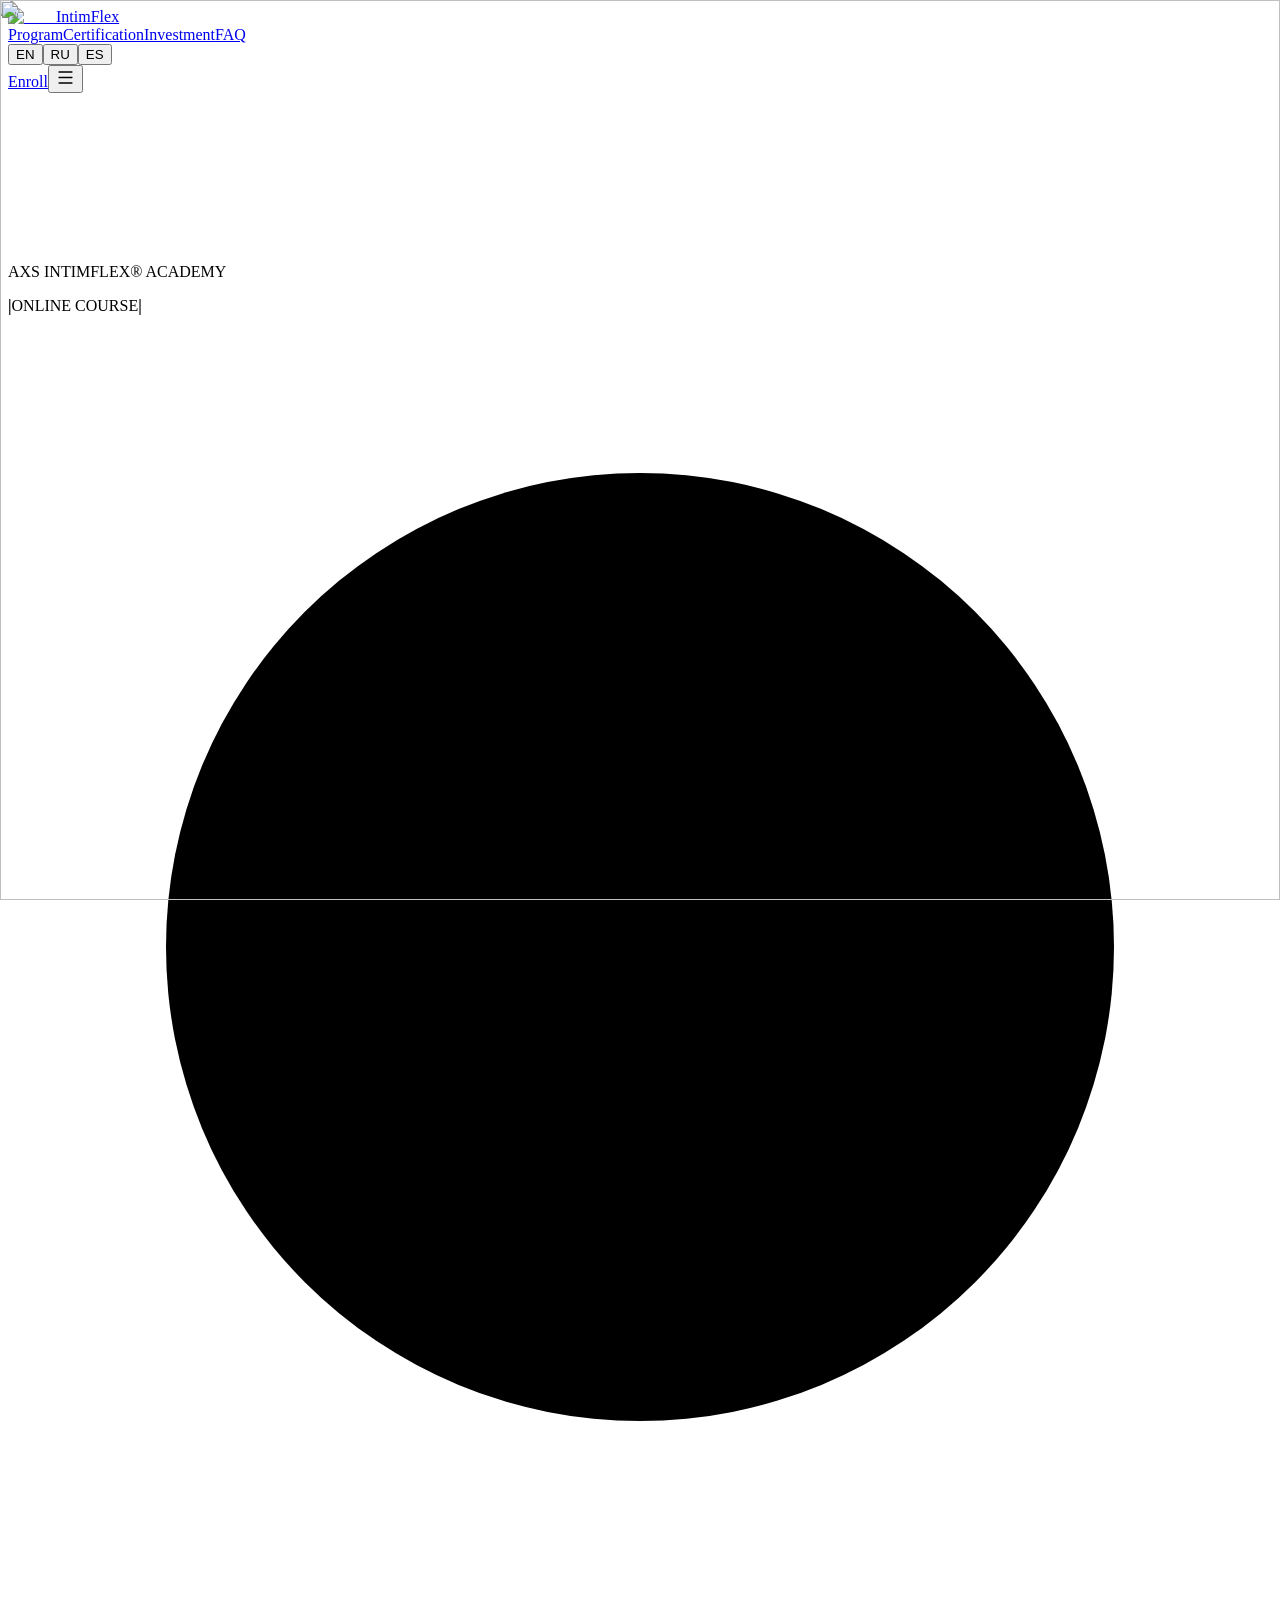
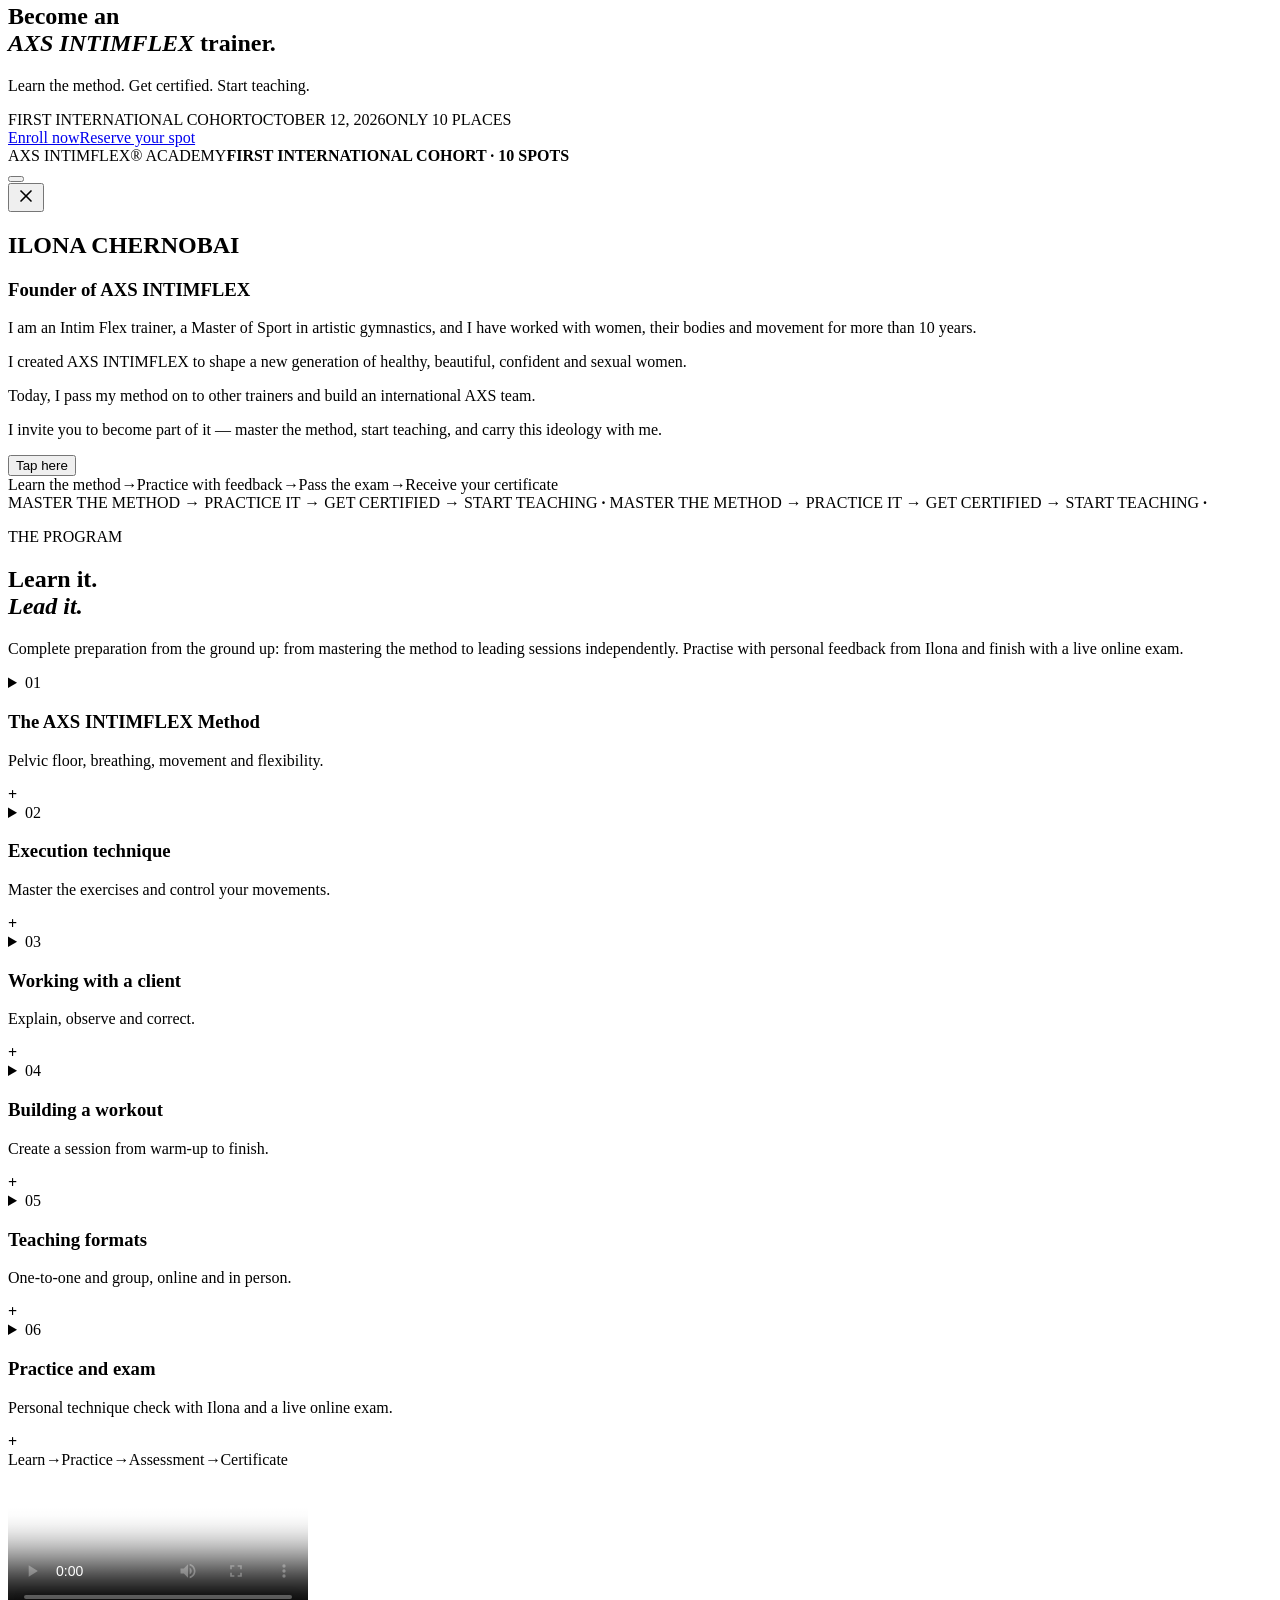
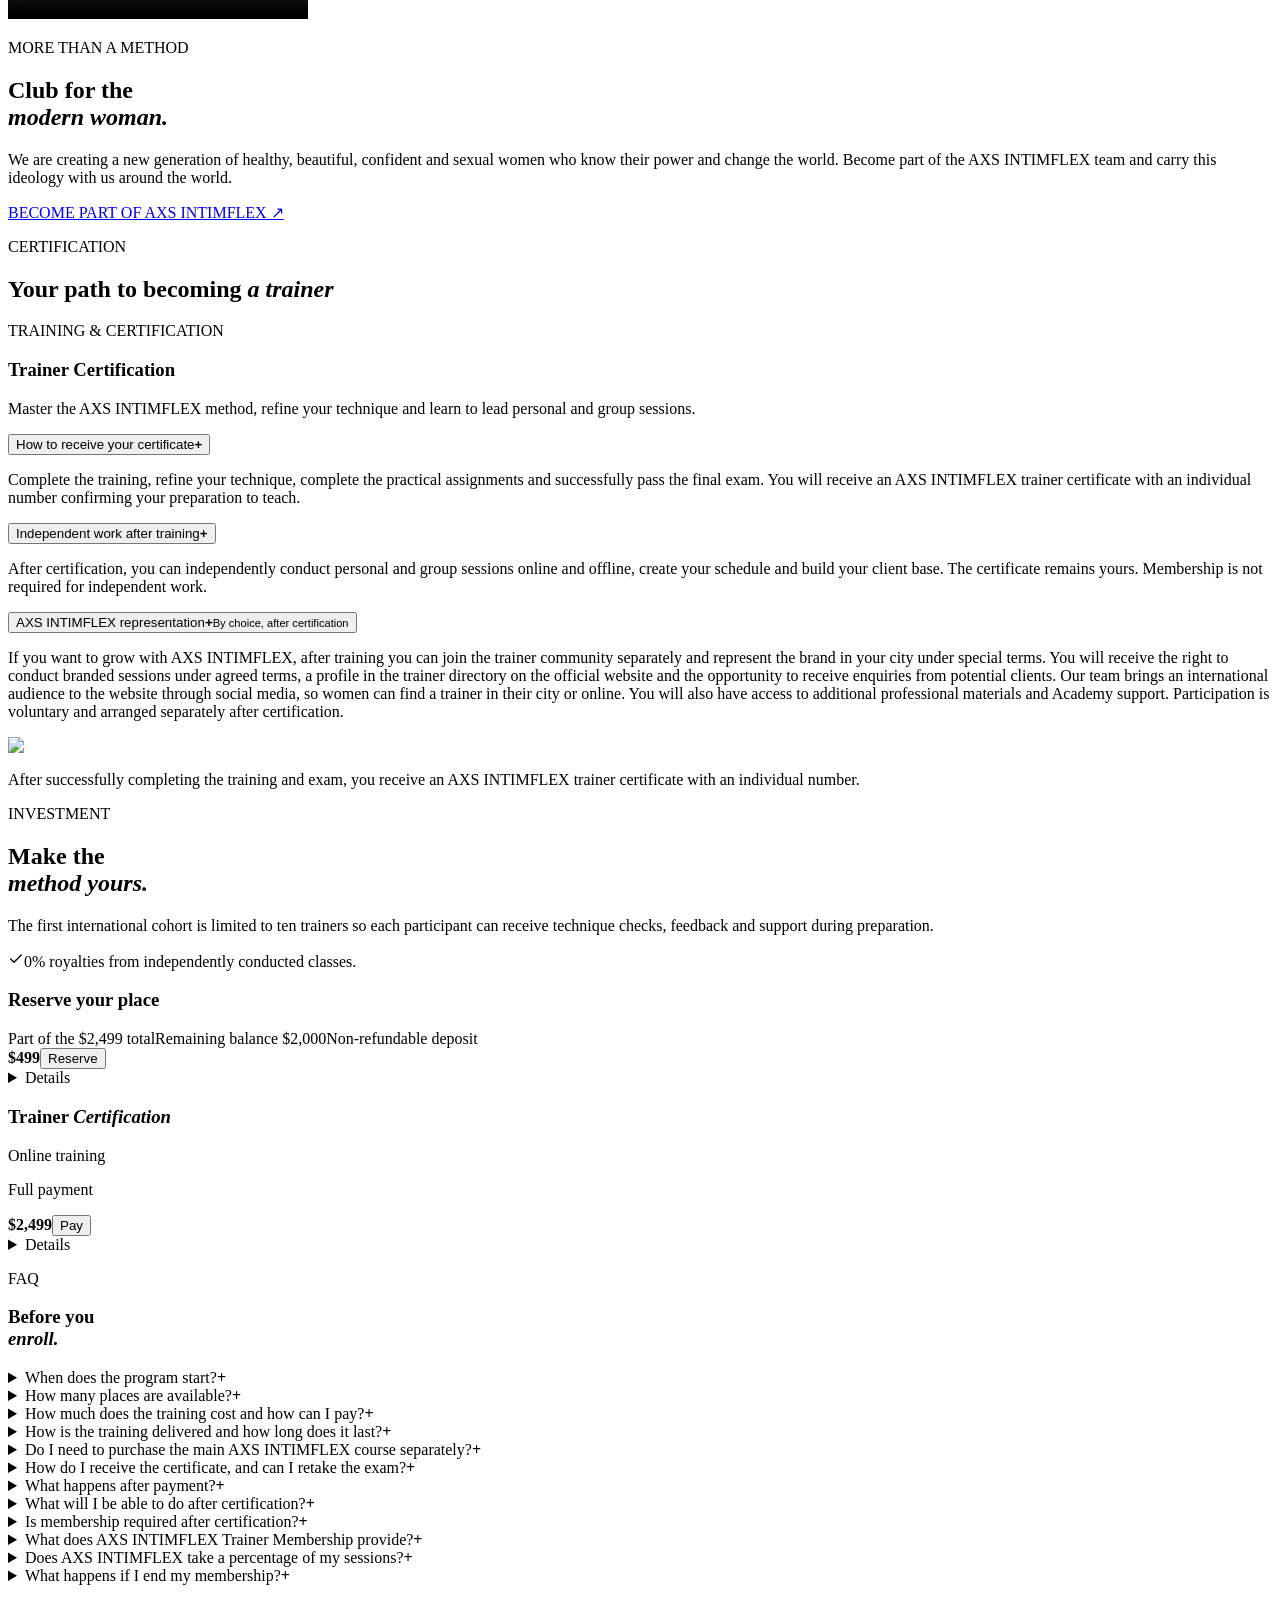
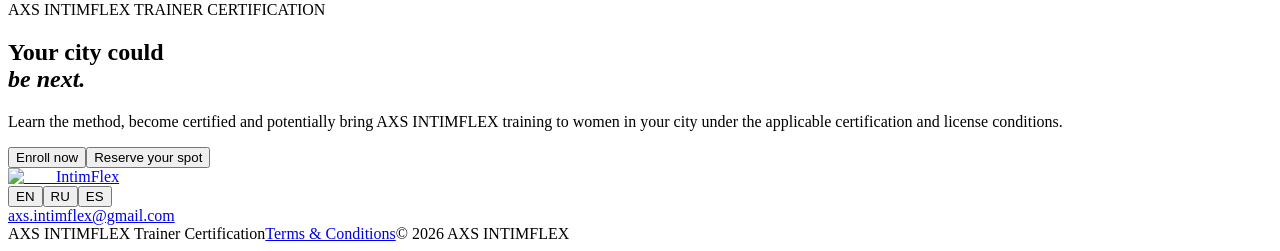
==== commit 07e8f7a1: "Publish Academy online course indicator" ====
--- a/index.html
+++ b/index.html
@@ -1,5 +1,5 @@
-<!DOCTYPE html><html lang="en" class="cormorant_d46c91ca-module__DR68Ja__variable archivo_1da94cdb-module__p3mQUa__variable"><head><meta charSet="utf-8"/><meta name="viewport" content="width=device-width, initial-scale=1"/><link rel="preload" href="/intimflex-academy-review/_next/static/media/75affa71d1e2f6a7-s.p.17-aodiw50953.woff2" as="font" crossorigin="" type="font/woff2"/><link rel="preload" href="/intimflex-academy-review/_next/static/media/b27a2cd9989897de-s.p.28de03t9-1qub.woff2" as="font" crossorigin="" type="font/woff2"/><link rel="preload" href="/intimflex-academy-review/_next/static/media/daa29454a3e61cb2-s.p.25_z0nxfvnd9o.woff2" as="font" crossorigin="" type="font/woff2"/><link rel="preload" as="image" href="/intimflex-academy-review/img/axs-logo-original.png"/><link rel="preload" as="image" href="/intimflex-academy-review/img/academy-hero-training-v20260906-new.jpg"/><link rel="preload" as="image" href="/intimflex-academy-review/img/academy-certificate-watermarked.jpg"/><link rel="stylesheet" href="/intimflex-academy-review/_next/static/chunks/3_91iknpurnnk.css" data-precedence="next"/><link rel="preload" as="script" fetchPriority="low" href="/intimflex-academy-review/_next/static/chunks/3ll07n217cgxf.js"/><script src="/intimflex-academy-review/_next/static/chunks/161ejkk0k8fm8.js" async=""></script><script src="/intimflex-academy-review/_next/static/chunks/0iec5q4ack_04.js" async=""></script><script src="/intimflex-academy-review/_next/static/chunks/turbopack-14t2lankjjs8s.js" async=""></script><script src="/intimflex-academy-review/_next/static/chunks/1d4h-sglyo8ft.js" async=""></script><script src="/intimflex-academy-review/_next/static/chunks/14mumt5_n0xhi.js" async=""></script><script src="/intimflex-academy-review/_next/static/chunks/0334n4i6i7hxi.js" async=""></script><meta name="next-size-adjust" content=""/><title>AXS INTIMFLEX Academy — Trainer Certification</title><meta name="description" content="AXS INTIMFLEX Trainer Certification Program. First cohort starts October 12, 2026."/><script src="/intimflex-academy-review/_next/static/chunks/0cz1d0mv5g_q7.js" noModule=""></script></head><body><div hidden=""><!--$--><!--/$--></div><main id="top"><header class="site-header"><a class="brand" href="#top" aria-label="AXS INTIMFLEX Academy"><img alt="AXS" width="635" height="415" decoding="async" data-nimg="1" style="color:transparent" src="/intimflex-academy-review/img/axs-logo-original.png"/><span class="brand-name">IntimFlex</span></a><nav class="desktop-nav" aria-label="Main navigation"><a href="#program">Program</a><a href="#outcome">Certification</a><a href="#investment">Investment</a><a href="#faq">FAQ</a></nav><div class="header-actions"><div class="languages" role="group" aria-label="Language"><button class="selected" type="button" aria-pressed="true">EN</button><button class="" type="button" aria-pressed="false">RU</button><button class="" type="button" aria-pressed="false">ES</button></div><a class="header-cta" href="#investment">Enroll</a><button class="menu-button" type="button" aria-expanded="false" aria-label="Open menu"><svg xmlns="http://www.w3.org/2000/svg" width="19" height="19" viewBox="0 0 24 24" fill="none" stroke="currentColor" stroke-width="2" stroke-linecap="round" stroke-linejoin="round" class="lucide lucide-menu" aria-hidden="true"><path d="M4 5h16"></path><path d="M4 12h16"></path><path d="M4 19h16"></path></svg></button></div></header><section class="hero" aria-labelledby="hero-title"><video class="hero-video" autoPlay="" muted="" loop="" playsInline="" poster="/intimflex-academy-review/img/hero-m.jpg" aria-hidden="true"><source src="/intimflex-academy-review/video/hero.mp4" type="video/mp4"/></video><div class="hero-overlay" aria-hidden="true"></div><div class="shell hero-grid"><div class="hero-copy"><p class="eyebrow pink">AXS INTIMFLEX® ACADEMY</p><h1 id="hero-title">Become an<br/><em>AXS INTIMFLEX</em> trainer.</h1><p class="hero-lede">Learn the method. Get certified. Start teaching.</p><div class="hero-meta"><span>FIRST INTERNATIONAL COHORT</span><span>OCTOBER 12, 2026</span><span>ONLY 10 PLACES</span></div><div class="hero-actions"><a class="button button-primary" href="#investment">Enroll now</a><a class="button button-ghost" href="#investment">Reserve your spot</a></div></div><div class="hero-visual ilona-card-slot"><div class="ilona-card ilona-card--closed"><div class="ilona-card-inner"><div class="ilona-card-face ilona-card-front"><img alt="Ilona Chernobai" decoding="async" data-nimg="fill" class="hero-visual-image" style="position:absolute;height:100%;width:100%;left:0;top:0;right:0;bottom:0;color:transparent" src="/intimflex-academy-review/img/academy-hero-training-v20260906-new.jpg"/><div class="visual-caption"><span>AXS INTIMFLEX® ACADEMY</span><b>FIRST INTERNATIONAL COHORT<!-- --> · <!-- -->10 SPOTS</b></div><button class="ilona-open" type="button" tabindex="0" aria-label="Open information about Ilona Chernobai" aria-expanded="false"><span>Ilona Chernobai ⓘ</span></button></div><div class="ilona-card-face ilona-card-back"><button class="ilona-close" type="button" aria-label="Close information about Ilona Chernobai"><svg xmlns="http://www.w3.org/2000/svg" width="20" height="20" viewBox="0 0 24 24" fill="none" stroke="currentColor" stroke-width="2" stroke-linecap="round" stroke-linejoin="round" class="lucide lucide-x" aria-hidden="true"><path d="M18 6 6 18"></path><path d="m6 6 12 12"></path></svg></button><div class="ilona-card-copy"><h2 id="ilona-card-title">ILONA CHERNOBAI</h2><h3>Founder of AXS INTIMFLEX</h3><p>I am an Intim Flex trainer, a Master of Sport in artistic gymnastics, and I have worked with women, their bodies and movement for more than 10 years.</p><p>I created AXS INTIMFLEX to shape a new generation of healthy, beautiful, confident and sexual women.</p><p>Today, I pass my method on to other trainers and build an international AXS team.</p><p>I invite you to become part of it — master the method, start teaching, and carry this ideology with me.</p></div></div></div></div></div></div><div class="shell hero-facts"><span class="">Learn the method</span><i>→</i><span class="">Practice with feedback</span><i>→</i><span class="">Pass the exam</span><i>→</i><span class="last-fact">Receive your certificate</span></div></section><section class="brand-strip" aria-label="Academy path"><div class="brand-strip-viewport"><div class="brand-strip-track"><span aria-hidden="false">MASTER THE METHOD → PRACTICE IT → GET CERTIFIED → START TEACHING<!-- --> <b aria-hidden="true"> · </b></span><span aria-hidden="true">MASTER THE METHOD → PRACTICE IT → GET CERTIFIED → START TEACHING<!-- --> <b aria-hidden="true"> · </b></span></div></div></section><section class="section" id="program"><div class="shell"><div class="section-intro"><div><p class="eyebrow">THE PROGRAM</p><h2>Learn it.<br/><em>Lead it.</em></h2></div><p>Complete preparation from the ground up: from mastering the method to leading sessions independently. Practise with personal feedback from Ilona and finish with a live online exam.</p></div><div class="program-list"><details class="program-item"><summary><span>0<!-- -->1</span><div><h3>The AXS INTIMFLEX Method</h3><p>Pelvic floor, breathing, movement and flexibility.</p></div><b>+</b></summary><div class="program-detail"><p>Study the pelvic floor muscles, breathing, movement and flexibility as components of the AXS INTIMFLEX method. The program also covers nutrition basics and women’s psychology, self-confidence and body image.</p></div></details><details class="program-item"><summary><span>0<!-- -->2</span><div><h3>Execution technique</h3><p>Master the exercises and control your movements.</p></div><b>+</b></summary><div class="program-detail"><p>Break down starting positions, movement sequences and how exercises combine with breathing. Learn to notice mistakes in your own execution and correct your technique.</p></div></details><details class="program-item"><summary><span>0<!-- -->3</span><div><h3>Working with a client</h3><p>Explain, observe and correct.</p></div><b>+</b></summary><div class="program-detail"><p>Learn to explain and demonstrate exercises clearly, observe their execution and give helpful cues. Adapt the workload to the client’s level and account for training limitations and contraindications.</p></div></details><details class="program-item"><summary><span>0<!-- -->4</span><div><h3>Building a workout</h3><p>Create a session from warm-up to finish.</p></div><b>+</b></summary><div class="program-detail"><p>Learn to organise the sequence of exercises, combine them into training blocks and distribute the workload throughout the session. Build a complete workout with a warm-up, main section and finish.</p></div></details><details class="program-item"><summary><span>0<!-- -->5</span><div><h3>Teaching formats</h3><p>One-to-one and group, online and in person.</p></div><b>+</b></summary><div class="program-detail"><p>Explore the specifics of personal and group sessions. Learn to organise exercise demonstration and observation when working in a studio and through a screen.</p></div></details><details class="program-item"><summary><span>0<!-- -->6</span><div><h3>Practice and exam</h3><p>Personal technique check with Ilona and a live online exam.</p></div><b>+</b></summary><div class="program-detail"><p>Submit video recordings of your exercise performance. Ilona personally checks your technique and gives feedback. Complete your preparation with a live online final exam.</p></div></details></div><div class="path"><span class="">Learn</span><i>→</i><span class="">Practice</span><i>→</i><span class="">Assessment</span><i>→</i><span class="path-final">Certificate</span></div></div></section><section class="method-visual"><div class="shell method-visual-grid"><div class="method-video-shell"><div class="method-image method-video-wrap"><video class="method-video" controls="" preload="metadata" playsInline="" poster="/intimflex-academy-review/img/practice-ru-poster.jpg" aria-label="AXS INTIMFLEX trainer academy video" src="/intimflex-academy-review/video/practice-en.mp4">Your browser does not support video playback.</video></div></div><div><p class="eyebrow pink">MORE THAN A METHOD</p><h2>Club for the<br/><em>modern woman.</em></h2><p>We are creating a new generation of healthy, beautiful, confident and sexual women who know their power and change the world. Become part of the AXS INTIMFLEX team and carry this ideology with us around the world.</p><a class="text-link" href="#outcome">BECOME PART OF AXS INTIMFLEX ↗</a></div></div></section><section class="section certification" id="outcome" aria-labelledby="certification-title"><div class="shell"><div class="certification-heading"><p class="eyebrow pink">CERTIFICATION</p><h2 id="certification-title">Your path to becoming<!-- --> <em>a trainer</em></h2></div><div class="certification-grid"><article class="certification-card"><p class="eyebrow pink">TRAINING &amp; CERTIFICATION</p><h3>Trainer Certification</h3><p class="certification-description">Master the AXS INTIMFLEX method, refine your technique and learn to lead personal and group sessions.</p><div class="certification-accordion"><div class="certification-item"><button id="certification-trigger-0" type="button" aria-expanded="false" aria-controls="certification-panel-0"><span>How to receive your certificate</span><b aria-hidden="true">+</b></button><div id="certification-panel-0" class="certification-panel" role="region" aria-labelledby="certification-trigger-0"><div><p>Complete the training, refine your technique, complete the practical assignments and successfully pass the final exam. You will receive an AXS INTIMFLEX trainer certificate with an individual number confirming your preparation to teach.</p></div></div></div><div class="certification-item"><button id="certification-trigger-1" type="button" aria-expanded="false" aria-controls="certification-panel-1"><span>Independent work after training</span><b aria-hidden="true">+</b></button><div id="certification-panel-1" class="certification-panel" role="region" aria-labelledby="certification-trigger-1"><div><p>After certification, you can independently conduct personal and group sessions online and offline, create your schedule and build your client base. The certificate remains yours. Membership is not required for independent work.</p></div></div></div><div class="certification-item"><button id="certification-trigger-2" type="button" aria-expanded="false" aria-controls="certification-panel-2"><span>AXS INTIMFLEX representation</span><b aria-hidden="true">+</b><small>By choice, after certification</small></button><div id="certification-panel-2" class="certification-panel" role="region" aria-labelledby="certification-trigger-2"><div><p>If you want to grow with AXS INTIMFLEX, after training you can join the trainer community separately and represent the brand in your city under special terms.
+<!DOCTYPE html><html lang="en" class="cormorant_d46c91ca-module__DR68Ja__variable archivo_1da94cdb-module__p3mQUa__variable"><head><meta charSet="utf-8"/><meta name="viewport" content="width=device-width, initial-scale=1"/><link rel="preload" href="/intimflex-academy-review/_next/static/media/75affa71d1e2f6a7-s.p.17-aodiw50953.woff2" as="font" crossorigin="" type="font/woff2"/><link rel="preload" href="/intimflex-academy-review/_next/static/media/b27a2cd9989897de-s.p.28de03t9-1qub.woff2" as="font" crossorigin="" type="font/woff2"/><link rel="preload" href="/intimflex-academy-review/_next/static/media/daa29454a3e61cb2-s.p.25_z0nxfvnd9o.woff2" as="font" crossorigin="" type="font/woff2"/><link rel="preload" as="image" href="/intimflex-academy-review/img/axs-logo-original.png"/><link rel="preload" as="image" href="/intimflex-academy-review/img/academy-hero-training-v20260906-new.jpg"/><link rel="preload" as="image" href="/intimflex-academy-review/img/academy-certificate-watermarked.jpg"/><link rel="stylesheet" href="/intimflex-academy-review/_next/static/chunks/2mqoag_es02r8.css" data-precedence="next"/><link rel="preload" as="script" fetchPriority="low" href="/intimflex-academy-review/_next/static/chunks/2lh07t96no3e0.js"/><script src="/intimflex-academy-review/_next/static/chunks/161ejkk0k8fm8.js" async=""></script><script src="/intimflex-academy-review/_next/static/chunks/1eglloh0s_w8l.js" async=""></script><script src="/intimflex-academy-review/_next/static/chunks/turbopack-3_-pqc0cikjla.js" async=""></script><script src="/intimflex-academy-review/_next/static/chunks/2l434unybh3cm.js" async=""></script><script src="/intimflex-academy-review/_next/static/chunks/14mumt5_n0xhi.js" async=""></script><script src="/intimflex-academy-review/_next/static/chunks/20tr1t17pt902.js" async=""></script><link rel="preload" href="https://www.googletagmanager.com/gtag/js?id=G-VT9MJ32QL7" as="script"/><meta name="next-size-adjust" content=""/><title>AXS INTIMFLEX Academy | Trainer Certification</title><meta name="description" content="International online trainer certification program by AXS INTIMFLEX."/><meta property="og:title" content="AXS INTIMFLEX Academy | Trainer Certification"/><meta property="og:description" content="International online trainer certification program by AXS INTIMFLEX."/><meta property="og:url" content="https://academy.axsintimflex.com"/><meta property="og:image" content="https://academy.axsintimflex.com/img/academy-social-preview.jpg"/><meta property="og:image:width" content="1200"/><meta property="og:image:height" content="630"/><meta property="og:image:alt" content="AXS INTIMFLEX Academy — Trainer Certification Program"/><meta property="og:type" content="website"/><meta name="twitter:card" content="summary_large_image"/><meta name="twitter:title" content="AXS INTIMFLEX Academy | Trainer Certification"/><meta name="twitter:description" content="International online trainer certification program by AXS INTIMFLEX."/><meta name="twitter:image" content="https://academy.axsintimflex.com/img/academy-social-preview.jpg"/><script>(function(){try{var saved=localStorage.getItem('axs-academy-language');var code=saved==='RU'||saved==='ES'||saved==='EN'?saved:(navigator.languages&&navigator.languages[0]||navigator.language||'en').split('-')[0].toLowerCase();var lang=saved==='RU'||saved==='ES'||saved==='EN'?saved:code==='ru'?'RU':code==='es'?'ES':'EN';document.documentElement.dataset.academyLang=lang;document.documentElement.lang=lang.toLowerCase();document.documentElement.classList.add('academy-lang-pending')}catch(e){document.documentElement.dataset.academyLang='EN';document.documentElement.classList.add('academy-lang-pending')}})();</script><noscript><style>.academy-lang-pending body{visibility:visible}</style></noscript><script src="/intimflex-academy-review/_next/static/chunks/0cz1d0mv5g_q7.js" noModule=""></script></head><body><div hidden=""><!--$--><!--/$--></div><main id="top"><header class="site-header"><a class="brand" href="#top" aria-label="AXS INTIMFLEX Academy"><img alt="AXS" width="635" height="415" decoding="async" data-nimg="1" style="color:transparent" src="/intimflex-academy-review/img/axs-logo-original.png"/><span class="brand-name">IntimFlex</span></a><nav class="desktop-nav" aria-label="Main navigation"><a href="#program">Program</a><a href="#outcome">Certification</a><a href="#investment">Investment</a><a href="#faq">FAQ</a></nav><div class="header-actions"><div class="languages" role="group" aria-label="Language"><button class="selected" type="button" aria-pressed="true">EN</button><button class="" type="button" aria-pressed="false">RU</button><button class="" type="button" aria-pressed="false">ES</button></div><a class="header-cta" href="#investment">Enroll</a><button class="menu-button" type="button" aria-expanded="false" aria-label="Open menu"><svg xmlns="http://www.w3.org/2000/svg" width="19" height="19" viewBox="0 0 24 24" fill="none" stroke="currentColor" stroke-width="2" stroke-linecap="round" stroke-linejoin="round" class="lucide lucide-menu" aria-hidden="true"><path d="M4 5h16"></path><path d="M4 12h16"></path><path d="M4 19h16"></path></svg></button></div></header><section class="hero" aria-labelledby="hero-title"><video class="hero-video" autoPlay="" muted="" loop="" playsInline="" poster="/intimflex-academy-review/img/hero-m.jpg" aria-hidden="true"><source src="/intimflex-academy-review/video/hero.mp4" type="video/mp4"/></video><div class="hero-overlay" aria-hidden="true"></div><div class="shell hero-grid"><div class="hero-copy"><div class="hero-eyebrow-line"><p class="eyebrow pink">AXS INTIMFLEX® ACADEMY</p><span class="online-course-indicator"><i aria-hidden="true"></i><b aria-hidden="true">|</b><span>ONLINE COURSE</span><b aria-hidden="true">|</b><svg viewBox="0 0 24 24" role="img" aria-label="Global online course"><circle cx="12" cy="12" r="9"></circle><path d="M3 12h18M12 3c2.35 2.46 3.55 5.46 3.55 9S14.35 18.54 12 21M12 3C9.65 5.46 8.45 8.46 8.45 12S9.65 18.54 12 21"></path></svg></span></div><h1 id="hero-title">Become an<br/><em>AXS INTIMFLEX</em> trainer.</h1><p class="hero-lede">Learn the method. Get certified. Start teaching.</p><div class="hero-meta"><span>FIRST INTERNATIONAL COHORT</span><span>OCTOBER 12, 2026</span><span>ONLY 10 PLACES</span></div><div class="hero-actions"><a class="button button-primary" href="#investment">Enroll now</a><a class="button button-ghost" href="#investment">Reserve your spot</a></div></div><div class="hero-visual ilona-card-slot"><div class="ilona-card ilona-card--closed"><div class="ilona-card-inner"><div class="ilona-card-face ilona-card-front"><img alt="Ilona Chernobai" decoding="async" data-nimg="fill" class="hero-visual-image" style="position:absolute;height:100%;width:100%;left:0;top:0;right:0;bottom:0;color:transparent" src="/intimflex-academy-review/img/academy-hero-training-v20260906-new.jpg"/><div class="visual-caption"><span>AXS INTIMFLEX® ACADEMY</span><b>FIRST INTERNATIONAL COHORT<!-- --> · <!-- -->10 SPOTS</b></div><button class="ilona-open" type="button" tabindex="0" aria-label="Open information about Ilona Chernobai" aria-expanded="false"></button></div><div class="ilona-card-face ilona-card-back"><button class="ilona-close" type="button" aria-label="Close information about Ilona Chernobai"><svg xmlns="http://www.w3.org/2000/svg" width="20" height="20" viewBox="0 0 24 24" fill="none" stroke="currentColor" stroke-width="2" stroke-linecap="round" stroke-linejoin="round" class="lucide lucide-x" aria-hidden="true"><path d="M18 6 6 18"></path><path d="m6 6 12 12"></path></svg></button><div class="ilona-card-copy"><h2 id="ilona-card-title">ILONA CHERNOBAI</h2><h3>Founder of AXS INTIMFLEX</h3><p>I am an Intim Flex trainer, a Master of Sport in artistic gymnastics, and I have worked with women, their bodies and movement for more than 10 years.</p><p>I created AXS INTIMFLEX to shape a new generation of healthy, beautiful, confident and sexual women.</p><p>Today, I pass my method on to other trainers and build an international AXS team.</p><p>I invite you to become part of it — master the method, start teaching, and carry this ideology with me.</p></div></div></div><button class="ilona-flip-label" type="button">Tap here</button></div></div></div><div class="shell hero-facts"><span class="">Learn the method</span><i>→</i><span class="">Practice with feedback</span><i>→</i><span class="">Pass the exam</span><i>→</i><span class="last-fact">Receive your certificate</span></div></section><section class="brand-strip" aria-label="Academy path"><div class="brand-strip-viewport"><div class="brand-strip-track"><span aria-hidden="false">MASTER THE METHOD → PRACTICE IT → GET CERTIFIED → START TEACHING<!-- --> <b aria-hidden="true"> · </b></span><span aria-hidden="true">MASTER THE METHOD → PRACTICE IT → GET CERTIFIED → START TEACHING<!-- --> <b aria-hidden="true"> · </b></span></div></div></section><section class="section" id="program"><div class="shell"><div class="section-intro"><div><p class="eyebrow">THE PROGRAM</p><h2>Learn it.<br/><em>Lead it.</em></h2></div><p>Complete preparation from the ground up: from mastering the method to leading sessions independently. Practise with personal feedback from Ilona and finish with a live online exam.</p></div><div class="program-list"><details class="program-item"><summary><span>0<!-- -->1</span><div><h3>The AXS INTIMFLEX Method</h3><p>Pelvic floor, breathing, movement and flexibility.</p></div><b>+</b></summary><div class="program-detail"><p>Study the pelvic floor muscles, breathing, movement and flexibility as components of the AXS INTIMFLEX method. The program also covers nutrition basics and women’s psychology, self-confidence and body image.</p></div></details><details class="program-item"><summary><span>0<!-- -->2</span><div><h3>Execution technique</h3><p>Master the exercises and control your movements.</p></div><b>+</b></summary><div class="program-detail"><p>Break down starting positions, movement sequences and how exercises combine with breathing. Learn to notice mistakes in your own execution and correct your technique.</p></div></details><details class="program-item"><summary><span>0<!-- -->3</span><div><h3>Working with a client</h3><p>Explain, observe and correct.</p></div><b>+</b></summary><div class="program-detail"><p>Learn to explain and demonstrate exercises clearly, observe their execution and give helpful cues. Adapt the workload to the client’s level and account for training limitations and contraindications.</p></div></details><details class="program-item"><summary><span>0<!-- -->4</span><div><h3>Building a workout</h3><p>Create a session from warm-up to finish.</p></div><b>+</b></summary><div class="program-detail"><p>Learn to organise the sequence of exercises, combine them into training blocks and distribute the workload throughout the session. Build a complete workout with a warm-up, main section and finish.</p></div></details><details class="program-item"><summary><span>0<!-- -->5</span><div><h3>Teaching formats</h3><p>One-to-one and group, online and in person.</p></div><b>+</b></summary><div class="program-detail"><p>Explore the specifics of personal and group sessions. Learn to organise exercise demonstration and observation when working in a studio and through a screen.</p></div></details><details class="program-item"><summary><span>0<!-- -->6</span><div><h3>Practice and exam</h3><p>Personal technique check with Ilona and a live online exam.</p></div><b>+</b></summary><div class="program-detail"><p>Submit video recordings of your exercise performance. Ilona personally checks your technique and gives feedback. Complete your preparation with a live online final exam.</p></div></details></div><div class="path"><span class="">Learn</span><i>→</i><span class="">Practice</span><i>→</i><span class="">Assessment</span><i>→</i><span class="path-final">Certificate</span></div></div></section><section class="method-visual"><div class="shell method-visual-grid"><div class="method-video-shell"><div class="method-image method-video-wrap"><video class="method-video" controls="" preload="metadata" playsInline="" poster="/intimflex-academy-review/img/practice-ru-poster.jpg" aria-label="AXS INTIMFLEX trainer academy video" src="/intimflex-academy-review/video/practice-en.mp4">Your browser does not support video playback.</video></div></div><div><p class="eyebrow pink">MORE THAN A METHOD</p><h2>Club for the<br/><em>modern woman.</em></h2><p>We are creating a new generation of healthy, beautiful, confident and sexual women who know their power and change the world. Become part of the AXS INTIMFLEX team and carry this ideology with us around the world.</p><a class="text-link" href="#outcome">BECOME PART OF AXS INTIMFLEX ↗</a></div></div></section><section class="section certification" id="outcome" aria-labelledby="certification-title"><div class="shell"><div class="certification-heading"><p class="eyebrow pink">CERTIFICATION</p><h2 id="certification-title">Your path to becoming<!-- --> <em>a trainer</em></h2></div><div class="certification-grid"><article class="certification-card"><p class="eyebrow pink">TRAINING &amp; CERTIFICATION</p><h3>Trainer Certification</h3><p class="certification-description">Master the AXS INTIMFLEX method, refine your technique and learn to lead personal and group sessions.</p><div class="certification-accordion"><div class="certification-item"><button id="certification-trigger-0" type="button" aria-expanded="false" aria-controls="certification-panel-0"><span>How to receive your certificate</span><b aria-hidden="true">+</b></button><div id="certification-panel-0" class="certification-panel" role="region" aria-labelledby="certification-trigger-0"><div><p>Complete the training, refine your technique, complete the practical assignments and successfully pass the final exam. You will receive an AXS INTIMFLEX trainer certificate with an individual number confirming your preparation to teach.</p></div></div></div><div class="certification-item"><button id="certification-trigger-1" type="button" aria-expanded="false" aria-controls="certification-panel-1"><span>Independent work after training</span><b aria-hidden="true">+</b></button><div id="certification-panel-1" class="certification-panel" role="region" aria-labelledby="certification-trigger-1"><div><p>After certification, you can independently conduct personal and group sessions online and offline, create your schedule and build your client base. The certificate remains yours. Membership is not required for independent work.</p></div></div></div><div class="certification-item"><button id="certification-trigger-2" type="button" aria-expanded="false" aria-controls="certification-panel-2"><span>AXS INTIMFLEX representation</span><b aria-hidden="true">+</b><small>By choice, after certification</small></button><div id="certification-panel-2" class="certification-panel" role="region" aria-labelledby="certification-trigger-2"><div><p>If you want to grow with AXS INTIMFLEX, after training you can join the trainer community separately and represent the brand in your city under special terms.
 
 You will receive the right to conduct branded sessions under agreed terms, a profile in the trainer directory on the official website and the opportunity to receive enquiries from potential clients. Our team brings an international audience to the website through social media, so women can find a trainer in their city or online.
 
-You will also have access to additional professional materials and Academy support. Participation is voluntary and arranged separately after certification.</p></div></div></div></div></article><div class="certificate-visual"><div class="certificate-shell"><img alt="AXS INTIMFLEX Trainer certificate" width="1280" height="853" decoding="async" data-nimg="1" style="color:transparent" src="/intimflex-academy-review/img/academy-certificate-watermarked.jpg"/></div><p>After successfully completing the training and exam, you receive an AXS INTIMFLEX trainer certificate with an individual number.</p></div></div></div></section><section class="section investment" id="investment"><div class="shell investment-grid"><div class="investment-copy"><p class="eyebrow pink">INVESTMENT</p><h2>Make the<br/><em>method yours.</em></h2><p>The first international cohort is limited to ten trainers so each participant can receive technique checks, feedback and support during preparation.</p><div class="royalty-note"><svg xmlns="http://www.w3.org/2000/svg" width="16" height="16" viewBox="0 0 24 24" fill="none" stroke="currentColor" stroke-width="2" stroke-linecap="round" stroke-linejoin="round" class="lucide lucide-check" aria-hidden="true"><path d="M20 6 9 17l-5-5"></path></svg><span>0% royalties from independently conducted classes.</span></div><article class="payment-card reserve-card"><img alt="AXS INTIMFLEX training" loading="lazy" decoding="async" data-nimg="fill" style="position:absolute;height:100%;width:100%;left:0;top:0;right:0;bottom:0;color:transparent" src="/intimflex-academy-review/img/class-1-20260728.jpg"/><div class="payment-card-shade"></div><div class="payment-card-content"><h3>Reserve your place</h3><div class="reserve-copy"><span>Part of the $2,499 total</span><span>Remaining balance $2,000</span><span>Non-refundable deposit</span></div><div class="payment-card-bottom"><strong>$499</strong><button class="button button-primary" type="button">Reserve</button><details class="payment-details"><summary>Details</summary><p>Non-refundable reservation deposit. Credited toward the $2,499 total. Remaining balance before the program begins: $2,000.</p><ul><li>Full AXS INTIMFLEX method</li><li>Trainer-level technique and teaching</li><li>Practice, feedback and assessment</li><li>Final exam and certificate</li><li>Preparation for online and offline work</li><li>Individual and group training formats</li></ul></details></div></div></article></div><article class="payment-card full-card"><img alt="AXS INTIMFLEX Trainer Certification" loading="lazy" decoding="async" data-nimg="fill" style="position:absolute;height:100%;width:100%;left:0;top:0;right:0;bottom:0;color:transparent" src="/intimflex-academy-review/img/academy-hero-training-v20260906-new.jpg"/><div class="payment-card-shade"></div><div class="payment-card-content"><div class="full-card-heading"><h3><span>Trainer</span> <em>Certification</em></h3><p>Online training</p><p>Full payment</p></div><div class="payment-card-bottom"><strong>$2,499</strong><button class="button button-primary" type="button">Pay</button><details class="payment-details"><summary>Details</summary><p>Full program investment · starts October 12, 2026 · 100% online</p><ul><li>Full AXS INTIMFLEX method</li><li>Trainer-level technique and teaching</li><li>Practice, feedback and assessment</li><li>Final exam and certificate</li><li>Preparation for online and offline work</li><li>Individual and group training formats</li></ul></details></div></div></article></div><div class="shell faq" id="faq"><div><p class="eyebrow pink">FAQ</p><h3>Before you<br/><em>enroll.</em></h3></div><div><details class="accordion"><summary>When does the program start?<b>+</b></summary><div class="faq-answer"><p>The first cohort starts October 12, 2026.</p></div></details><details class="accordion"><summary>How many places are available?<b>+</b></summary><div class="faq-answer"><p>Only 10 places are available in the first cohort. This allows us to give attention to every participant, check technique and provide personal feedback.</p></div></details><details class="accordion"><summary>How much does the training cost and how can I pay?<b>+</b></summary><div class="faq-answer"><p>The full cost of the training and certification is $2,499 USD.</p><p>You can pay the full amount upfront or reserve your place with a non-refundable $499 deposit. The deposit is included in the total cost. The remaining $2,000 must be paid by October 10, 2026.</p><a class="faq-payment-link" href="#investment">View payment options →</a></div></details><details class="accordion"><summary>How is the training delivered and how long does it last?<b>+</b></summary><div class="faq-answer"><p>The program is fully online. The training, practical assignments, feedback, final exam and retake are all conducted remotely. You can participate from any country.</p><p>The training lasts one month. After that, you have an additional two months for independent practice, preparation and taking the final exam.</p></div></details><details class="accordion"><summary>Do I need to purchase the main AXS INTIMFLEX course separately?<b>+</b></summary><div class="faq-answer"><p>No. The complete core AXS INTIMFLEX method is already included in the trainer training program.</p><p>You study it from an instructor’s perspective: how to perform the exercises, explain them to clients, correct technique and structure sessions.</p></div></details><details class="accordion"><summary>How do I receive the certificate, and can I retake the exam?<b>+</b></summary><div class="faq-answer"><p>Complete the training, fulfil the required assignments and successfully pass the final exam.</p><p>You will then receive a named AXS INTIMFLEX Academy Certified Trainer certificate with a unique number. It confirms that you have successfully completed our trainer training program.</p><p>If you do not pass the exam on your first attempt, you can retake it during the two-month assessment period after the training.</p><p>Payment for the training alone does not guarantee that you will receive a certificate.</p></div></details><details class="accordion"><summary>What happens after payment?<b>+</b></summary><div class="faq-answer"><p>After full payment or payment of the deposit, you will receive access to a private WhatsApp group with Ilona. It will contain information about the start of the training, preparation and next steps.</p></div></details><details class="accordion"><summary>What will I be able to do after certification?<b>+</b></summary><div class="faq-answer"><p>You will be able to apply the AXS INTIMFLEX method in your independent work under your own name or brand: conduct personal and group sessions online and offline, set prices, create your schedule and grow your client base.</p><p>A separate membership is available to promote sessions under the AXS INTIMFLEX brand and use the approved logo.</p><p>The certificate does not give you the right to conduct trainer certification programs or issue certificates on behalf of AXS INTIMFLEX.</p></div></details><details class="accordion"><summary>Is membership required after certification?<b>+</b></summary><div class="faq-answer"><p>No. There are no mandatory subscriptions, annual fees or certificate renewal fees for teaching independently under your own name or brand.</p><p>AXS INTIMFLEX Trainer Membership is optional after certification and costs $150 USD per month. The membership is paid separately and is not included in the training cost. There is no free period.</p></div></details><details class="accordion"><summary>What does AXS INTIMFLEX Trainer Membership provide?<b>+</b></summary><div class="faq-answer"><p>The membership provides AXS INTIMFLEX Active Licensed Trainer status and the right to use the approved name and logo to promote your sessions under the membership terms.</p><p>You receive a personal profile in the official trainer directory with your city, country and contact details.</p><p>Our team brings an international audience to the website from social media. Women can find you for sessions in their city or online and contact you directly. This gives you the opportunity to receive enquiries from prospective clients through the official website.</p><p>The membership also includes additional professional materials, method updates, a private trainer community and Academy support.</p></div></details><details class="accordion"><summary>Does AXS INTIMFLEX take a percentage of my sessions?<b>+</b></summary><div class="faq-answer"><p>No. Royalties on personal and group sessions that you conduct independently are 0%.</p><p>This applies whether you work under your own name or brand, or under the AXS INTIMFLEX brand with an active membership. The membership has a fixed cost; no additional percentage of your session income is charged.</p></div></details><details class="accordion"><summary>What happens if I end my membership?<b>+</b></summary><div class="faq-answer"><p>Your certificate of training remains valid. You can continue teaching independently under your own name or brand and state the qualification you received.</p><p>Your Active Licensed Trainer status is removed and your profile is deleted from the official directory. Access to additional materials, updates, the private community and membership support ends.</p><p>The right to use the licensed logo and promote sessions under the AXS INTIMFLEX brand ends when the membership expires.</p></div></details></div></div></section><section class="final-cta"><div class="shell"><p class="eyebrow">AXS INTIMFLEX TRAINER CERTIFICATION</p><h2>Your city could<br/><em>be next.</em></h2><p>Learn the method, become certified and potentially bring AXS INTIMFLEX training to women in your city under the applicable certification and license conditions.</p><div class="final-actions"><button class="button button-dark" type="button">Enroll now</button><button class="button button-dark-outline" type="button">Reserve your spot</button></div></div></section><footer class="footer"><div class="shell footer-top"><a class="brand" href="#top" aria-label="AXS INTIMFLEX Academy"><img alt="AXS" width="635" height="415" decoding="async" data-nimg="1" style="color:transparent" src="/intimflex-academy-review/img/axs-logo-original.png"/><span class="brand-name">IntimFlex</span></a><div class="languages" role="group" aria-label="Language"><button class="selected" type="button" aria-pressed="true">EN</button><button class="" type="button" aria-pressed="false">RU</button><button class="" type="button" aria-pressed="false">ES</button></div><a href="mailto:academy@axsintimflex.com">academy@axsintimflex.com</a></div><div class="shell footer-bottom"><span>AXS INTIMFLEX Trainer Certification</span><span>© <!-- -->2026<!-- --> AXS INTIMFLEX</span></div></footer></main><!--$--><!--/$--><script src="/intimflex-academy-review/_next/static/chunks/3ll07n217cgxf.js" id="_R_" async=""></script><script>(self.__next_f=self.__next_f||[]).push([0])</script><script>self.__next_f.push([1,"1:\"$Sreact.fragment\"\n2:I[39756,[\"/intimflex-academy-review/_next/static/chunks/1d4h-sglyo8ft.js\",\"/intimflex-academy-review/_next/static/chunks/14mumt5_n0xhi.js\"],\"default\"]\n3:I[37457,[\"/intimflex-academy-review/_next/static/chunks/1d4h-sglyo8ft.js\",\"/intimflex-academy-review/_next/static/chunks/14mumt5_n0xhi.js\"],\"default\"]\n4:I[47257,[\"/intimflex-academy-review/_next/static/chunks/1d4h-sglyo8ft.js\",\"/intimflex-academy-review/_next/static/chunks/14mumt5_n0xhi.js\"],\"ClientPageRoot\"]\n5:I[52683,[\"/intimflex-academy-review/_next/static/chunks/1d4h-sglyo8ft.js\",\"/intimflex-academy-review/_next/static/chunks/14mumt5_n0xhi.js\",\"/intimflex-academy-review/_next/static/chunks/0334n4i6i7hxi.js\"],\"default\"]\n8:I[97367,[\"/intimflex-academy-review/_next/static/chunks/1d4h-sglyo8ft.js\",\"/intimflex-academy-review/_next/static/chunks/14mumt5_n0xhi.js\"],\"OutletBoundary\"]\n9:\"$Sreact.suspense\"\nb:I[97367,[\"/intimflex-academy-review/_next/static/chunks/1d4h-sglyo8ft.js\",\"/intimflex-academy-review/_next/static/chunks/14mumt5_n0xhi.js\"],\"ViewportBoundary\"]\nd:I[97367,[\"/intimflex-academy-review/_next/static/chunks/1d4h-sglyo8ft.js\",\"/intimflex-academy-review/_next/static/chunks/14mumt5_n0xhi.js\"],\"MetadataBoundary\"]\nf:I[68027,[\"/intimflex-academy-review/_next/static/chunks/1d4h-sglyo8ft.js\",\"/intimflex-academy-review/_next/static/chunks/14mumt5_n0xhi.js\"],\"default\",1]\n:HL[\"/intimflex-academy-review/_next/static/chunks/3_91iknpurnnk.css\",\"style\"]\n:HL[\"/intimflex-academy-review/_next/static/media/75affa71d1e2f6a7-s.p.17-aodiw50953.woff2\",\"font\",{\"crossOrigin\":\"\",\"type\":\"font/woff2\"}]\n:HL[\"/intimflex-academy-review/_next/static/media/b27a2cd9989897de-s.p.28de03t9-1qub.woff2\",\"font\",{\"crossOrigin\":\"\",\"type\":\"font/woff2\"}]\n:HL[\"/intimflex-academy-review/_next/static/media/daa29454a3e61cb2-s.p.25_z0nxfvnd9o.woff2\",\"font\",{\"crossOrigin\":\"\",\"type\":\"font/woff2\"}]\n"])</script><script>self.__next_f.push([1,"0:{\"P\":null,\"c\":[\"\",\"\"],\"q\":\"\",\"i\":false,\"f\":[[[\"\",{\"children\":[\"__PAGE__\",{}]},\"$undefined\",\"$undefined\",16],[[\"$\",\"$1\",\"c\",{\"children\":[[[\"$\",\"link\",\"0\",{\"rel\":\"stylesheet\",\"href\":\"/intimflex-academy-review/_next/static/chunks/3_91iknpurnnk.css\",\"precedence\":\"next\",\"crossOrigin\":\"$undefined\",\"nonce\":\"$undefined\"}],[\"$\",\"script\",\"script-0\",{\"src\":\"/intimflex-academy-review/_next/static/chunks/1d4h-sglyo8ft.js\",\"async\":true,\"nonce\":\"$undefined\"}],[\"$\",\"script\",\"script-1\",{\"src\":\"/intimflex-academy-review/_next/static/chunks/14mumt5_n0xhi.js\",\"async\":true,\"nonce\":\"$undefined\"}]],[\"$\",\"html\",null,{\"lang\":\"en\",\"className\":\"cormorant_d46c91ca-module__DR68Ja__variable archivo_1da94cdb-module__p3mQUa__variable\",\"children\":[\"$\",\"body\",null,{\"children\":[\"$\",\"$L2\",null,{\"parallelRouterKey\":\"children\",\"error\":\"$undefined\",\"errorStyles\":\"$undefined\",\"errorScripts\":\"$undefined\",\"template\":[\"$\",\"$L3\",null,{}],\"templateStyles\":\"$undefined\",\"templateScripts\":\"$undefined\",\"notFound\":[[[\"$\",\"title\",null,{\"children\":\"404: This page could not be found.\"}],[\"$\",\"div\",null,{\"style\":{\"fontFamily\":\"system-ui,\\\"Segoe UI\\\",Roboto,Helvetica,Arial,sans-serif,\\\"Apple Color Emoji\\\",\\\"Segoe UI Emoji\\\"\",\"height\":\"100vh\",\"textAlign\":\"center\",\"display\":\"flex\",\"flexDirection\":\"column\",\"alignItems\":\"center\",\"justifyContent\":\"center\"},\"children\":[\"$\",\"div\",null,{\"children\":[[\"$\",\"style\",null,{\"dangerouslySetInnerHTML\":{\"__html\":\"body{color:#000;background:#fff;margin:0}.next-error-h1{border-right:1px solid rgba(0,0,0,.3)}@media (prefers-color-scheme:dark){body{color:#fff;background:#000}.next-error-h1{border-right:1px solid rgba(255,255,255,.3)}}\"}}],[\"$\",\"h1\",null,{\"className\":\"next-error-h1\",\"style\":{\"display\":\"inline-block\",\"margin\":\"0 20px 0 0\",\"padding\":\"0 23px 0 0\",\"fontSize\":24,\"fontWeight\":500,\"verticalAlign\":\"top\",\"lineHeight\":\"49px\"},\"children\":404}],[\"$\",\"div\",null,{\"style\":{\"display\":\"inline-block\"},\"children\":[\"$\",\"h2\",null,{\"style\":{\"fontSize\":14,\"fontWeight\":400,\"lineHeight\":\"49px\",\"margin\":0},\"children\":\"This page could not be found.\"}]}]]}]}]],[]],\"forbidden\":\"$undefined\",\"unauthorized\":\"$undefined\"}]}]}]]}],{\"children\":[[\"$\",\"$1\",\"c\",{\"children\":[[\"$\",\"$L4\",null,{\"Component\":\"$5\",\"serverProvidedParams\":{\"searchParams\":{},\"params\":{},\"promises\":[\"$@6\",\"$@7\"]}}],[[\"$\",\"script\",\"script-0\",{\"src\":\"/intimflex-academy-review/_next/static/chunks/0334n4i6i7hxi.js\",\"async\":true,\"nonce\":\"$undefined\"}]],[\"$\",\"$L8\",null,{\"children\":[\"$\",\"$9\",null,{\"name\":\"Next.MetadataOutlet\",\"children\":\"$@a\"}]}]]}],{},null,false,null]},null,false,null],[\"$\",\"$1\",\"h\",{\"children\":[null,[\"$\",\"$Lb\",null,{\"children\":\"$Lc\"}],[\"$\",\"div\",null,{\"hidden\":true,\"children\":[\"$\",\"$Ld\",null,{\"children\":[\"$\",\"$9\",null,{\"name\":\"Next.Metadata\",\"children\":\"$Le\"}]}]}],[\"$\",\"meta\",null,{\"name\":\"next-size-adjust\",\"content\":\"\"}]]}],false]],\"m\":\"$undefined\",\"G\":[\"$f\",[[\"$\",\"link\",\"0\",{\"rel\":\"stylesheet\",\"href\":\"/intimflex-academy-review/_next/static/chunks/3_91iknpurnnk.css\",\"precedence\":\"next\",\"crossOrigin\":\"$undefined\",\"nonce\":\"$undefined\"}]]],\"S\":true,\"h\":null,\"s\":\"$undefined\",\"l\":\"$undefined\",\"p\":\"$undefined\",\"d\":\"$undefined\",\"b\":\"laCvdDARKfHHTC_cxjRv3\"}\n"])</script><script>self.__next_f.push([1,"6:{}\n7:\"$0:f:0:1:1:children:0:props:children:0:props:serverProvidedParams:params\"\n"])</script><script>self.__next_f.push([1,"c:[[\"$\",\"meta\",\"0\",{\"charSet\":\"utf-8\"}],[\"$\",\"meta\",\"1\",{\"name\":\"viewport\",\"content\":\"width=device-width, initial-scale=1\"}]]\n"])</script><script>self.__next_f.push([1,"a:null\ne:[[\"$\",\"title\",\"0\",{\"children\":\"AXS INTIMFLEX Academy — Trainer Certification\"}],[\"$\",\"meta\",\"1\",{\"name\":\"description\",\"content\":\"AXS INTIMFLEX Trainer Certification Program. First cohort starts October 12, 2026.\"}]]\n"])</script></body></html>+You will also have access to additional professional materials and Academy support. Participation is voluntary and arranged separately after certification.</p></div></div></div></div></article><div class="certificate-visual"><div class="certificate-shell"><img alt="AXS INTIMFLEX Trainer certificate" width="1280" height="853" decoding="async" data-nimg="1" style="color:transparent" src="/intimflex-academy-review/img/academy-certificate-watermarked.jpg"/></div><p>After successfully completing the training and exam, you receive an AXS INTIMFLEX trainer certificate with an individual number.</p></div></div></div></section><section class="section investment" id="investment"><div class="shell investment-grid"><div class="investment-copy"><p class="eyebrow pink">INVESTMENT</p><h2>Make the<br/><em>method yours.</em></h2><p>The first international cohort is limited to ten trainers so each participant can receive technique checks, feedback and support during preparation.</p><div class="royalty-note"><svg xmlns="http://www.w3.org/2000/svg" width="16" height="16" viewBox="0 0 24 24" fill="none" stroke="currentColor" stroke-width="2" stroke-linecap="round" stroke-linejoin="round" class="lucide lucide-check" aria-hidden="true"><path d="M20 6 9 17l-5-5"></path></svg><span>0% royalties from independently conducted classes.</span></div><article class="payment-card reserve-card"><img alt="AXS INTIMFLEX training" loading="lazy" decoding="async" data-nimg="fill" style="position:absolute;height:100%;width:100%;left:0;top:0;right:0;bottom:0;color:transparent" src="/intimflex-academy-review/img/class-1-20260728.jpg"/><div class="payment-card-shade"></div><div class="payment-card-content"><h3>Reserve your place</h3><div class="reserve-copy"><span>Part of the $2,499 total</span><span>Remaining balance $2,000</span><span>Non-refundable deposit</span></div><div class="payment-card-bottom"><strong>$499</strong><button class="button button-primary" type="button">Reserve</button><details class="payment-details"><summary>Details</summary><p>Non-refundable reservation deposit. Credited toward the $2,499 total. Remaining balance before the program begins: $2,000.</p><ul><li>Full AXS INTIMFLEX method</li><li>Trainer-level technique and teaching</li><li>Practice, feedback and assessment</li><li>Final exam and certificate</li><li>Preparation for online and offline work</li><li>Individual and group training formats</li></ul></details></div></div></article></div><article class="payment-card full-card"><img alt="AXS INTIMFLEX Trainer Certification" loading="lazy" decoding="async" data-nimg="fill" style="position:absolute;height:100%;width:100%;left:0;top:0;right:0;bottom:0;color:transparent" src="/intimflex-academy-review/img/academy-hero-training-v20260906-new.jpg"/><div class="payment-card-shade"></div><div class="payment-card-content"><div class="full-card-heading"><h3><span>Trainer</span> <em>Certification</em></h3><p>Online training</p><p>Full payment</p></div><div class="payment-card-bottom"><strong>$2,499</strong><button class="button button-primary" type="button">Pay</button><details class="payment-details"><summary>Details</summary><p>Full program investment · starts October 12, 2026 · 100% online</p><ul><li>Full AXS INTIMFLEX method</li><li>Trainer-level technique and teaching</li><li>Practice, feedback and assessment</li><li>Final exam and certificate</li><li>Preparation for online and offline work</li><li>Individual and group training formats</li></ul></details></div></div></article></div><div class="shell faq" id="faq"><div><p class="eyebrow pink">FAQ</p><h3>Before you<br/><em>enroll.</em></h3></div><div><details class="accordion"><summary>When does the program start?<b>+</b></summary><div class="faq-answer"><p>The first cohort starts October 12, 2026.</p></div></details><details class="accordion"><summary>How many places are available?<b>+</b></summary><div class="faq-answer"><p>Only 10 places are available in the first cohort. This allows us to give attention to every participant, check technique and provide personal feedback.</p></div></details><details class="accordion"><summary>How much does the training cost and how can I pay?<b>+</b></summary><div class="faq-answer"><p>The full cost of the training and certification is $2,499 USD.</p><p>You can pay the full amount upfront or reserve your place with a non-refundable $499 deposit. The deposit is included in the total cost. The remaining $2,000 must be paid by October 10, 2026.</p><a class="faq-payment-link" href="#investment">View payment options →</a></div></details><details class="accordion"><summary>How is the training delivered and how long does it last?<b>+</b></summary><div class="faq-answer"><p>The program is fully online. The training, practical assignments, feedback, final exam and retake are all conducted remotely. You can participate from any country.</p><p>The training lasts one month. After that, you have an additional two months for independent practice, preparation and taking the final exam.</p></div></details><details class="accordion"><summary>Do I need to purchase the main AXS INTIMFLEX course separately?<b>+</b></summary><div class="faq-answer"><p>No. The complete core AXS INTIMFLEX method is already included in the trainer training program.</p><p>You study it from an instructor’s perspective: how to perform the exercises, explain them to clients, correct technique and structure sessions.</p></div></details><details class="accordion"><summary>How do I receive the certificate, and can I retake the exam?<b>+</b></summary><div class="faq-answer"><p>Complete the training, fulfil the required assignments and successfully pass the final exam.</p><p>You will then receive a named AXS INTIMFLEX Academy Certified Trainer certificate with a unique number. It confirms that you have successfully completed our trainer training program.</p><p>If you do not pass the exam on your first attempt, you can retake it during the two-month assessment period after the training.</p><p>Payment for the training alone does not guarantee that you will receive a certificate.</p></div></details><details class="accordion"><summary>What happens after payment?<b>+</b></summary><div class="faq-answer"><p>After full payment or payment of the deposit, you will receive access to a private WhatsApp group with Ilona. It will contain information about the start of the training, preparation and next steps.</p></div></details><details class="accordion"><summary>What will I be able to do after certification?<b>+</b></summary><div class="faq-answer"><p>You will be able to apply the AXS INTIMFLEX method in your independent work under your own name or brand: conduct personal and group sessions online and offline, set prices, create your schedule and grow your client base.</p><p>A separate membership is available to promote sessions under the AXS INTIMFLEX brand and use the approved logo.</p><p>The certificate does not give you the right to conduct trainer certification programs or issue certificates on behalf of AXS INTIMFLEX.</p></div></details><details class="accordion"><summary>Is membership required after certification?<b>+</b></summary><div class="faq-answer"><p>No. There are no mandatory subscriptions, annual fees or certificate renewal fees for teaching independently under your own name or brand.</p><p>AXS INTIMFLEX Trainer Membership is optional after certification and costs $150 USD per month. The membership is paid separately and is not included in the training cost. There is no free period.</p></div></details><details class="accordion"><summary>What does AXS INTIMFLEX Trainer Membership provide?<b>+</b></summary><div class="faq-answer"><p>The membership provides AXS INTIMFLEX Active Licensed Trainer status and the right to use the approved name and logo to promote your sessions under the membership terms.</p><p>You receive a personal profile in the official trainer directory with your city, country and contact details.</p><p>Our team brings an international audience to the website from social media. Women can find you for sessions in their city or online and contact you directly. This gives you the opportunity to receive enquiries from prospective clients through the official website.</p><p>The membership also includes additional professional materials, method updates, a private trainer community and Academy support.</p></div></details><details class="accordion"><summary>Does AXS INTIMFLEX take a percentage of my sessions?<b>+</b></summary><div class="faq-answer"><p>No. Royalties on personal and group sessions that you conduct independently are 0%.</p><p>This applies whether you work under your own name or brand, or under the AXS INTIMFLEX brand with an active membership. The membership has a fixed cost; no additional percentage of your session income is charged.</p></div></details><details class="accordion"><summary>What happens if I end my membership?<b>+</b></summary><div class="faq-answer"><p>Your certificate of training remains valid. You can continue teaching independently under your own name or brand and state the qualification you received.</p><p>Your Active Licensed Trainer status is removed and your profile is deleted from the official directory. Access to additional materials, updates, the private community and membership support ends.</p><p>The right to use the licensed logo and promote sessions under the AXS INTIMFLEX brand ends when the membership expires.</p></div></details></div></div></section><section class="final-cta"><div class="final-cta-visual" aria-hidden="true"><img alt="" loading="lazy" decoding="async" data-nimg="fill" class="final-cta-photo-desktop" style="position:absolute;height:100%;width:100%;left:0;top:0;right:0;bottom:0;color:transparent" src="/intimflex-academy-review/img/academy-final-training.jpg"/><img alt="" loading="lazy" decoding="async" data-nimg="fill" class="final-cta-photo-mobile" style="position:absolute;height:100%;width:100%;left:0;top:0;right:0;bottom:0;color:transparent" src="/intimflex-academy-review/img/academy-final-training-mobile.jpg"/></div><div class="final-cta-tint" aria-hidden="true"></div><div class="shell final-cta-content"><p class="eyebrow">AXS INTIMFLEX TRAINER CERTIFICATION</p><h2>Your city could<br/><em>be next.</em></h2><p>Learn the method, become certified and potentially bring AXS INTIMFLEX training to women in your city under the applicable certification and license conditions.</p><div class="final-actions"><button class="button button-dark" type="button">Enroll now</button><button class="button button-dark-outline" type="button">Reserve your spot</button></div></div></section><footer class="footer"><div class="shell footer-top"><a class="brand" href="#top" aria-label="AXS INTIMFLEX Academy"><img alt="AXS" width="635" height="415" decoding="async" data-nimg="1" style="color:transparent" src="/intimflex-academy-review/img/axs-logo-original.png"/><span class="brand-name">IntimFlex</span></a><div class="languages" role="group" aria-label="Language"><button class="selected" type="button" aria-pressed="true">EN</button><button class="" type="button" aria-pressed="false">RU</button><button class="" type="button" aria-pressed="false">ES</button></div><a href="mailto:axs.intimflex@gmail.com">axs.intimflex@gmail.com</a></div><div class="shell footer-bottom"><span>AXS INTIMFLEX Trainer Certification</span><a class="footer-terms" href="/intimflex-academy-review/AXS_INTIMFLEX_Academy_Terms_and_Legal_Information_EN_English.pdf" target="_blank" rel="noopener noreferrer">Terms &amp; Conditions</a><span>© <!-- -->2026<!-- --> AXS INTIMFLEX</span></div></footer></main><!--$--><!--/$--><script src="/intimflex-academy-review/_next/static/chunks/2lh07t96no3e0.js" id="_R_" async=""></script><script>(self.__next_f=self.__next_f||[]).push([0])</script><script>self.__next_f.push([1,"1:\"$Sreact.fragment\"\n3:I[39756,[\"/intimflex-academy-review/_next/static/chunks/2l434unybh3cm.js\",\"/intimflex-academy-review/_next/static/chunks/14mumt5_n0xhi.js\"],\"default\"]\n4:I[37457,[\"/intimflex-academy-review/_next/static/chunks/2l434unybh3cm.js\",\"/intimflex-academy-review/_next/static/chunks/14mumt5_n0xhi.js\"],\"default\"]\n5:I[19794,[\"/intimflex-academy-review/_next/static/chunks/2l434unybh3cm.js\",\"/intimflex-academy-review/_next/static/chunks/14mumt5_n0xhi.js\"],\"default\"]\n6:I[15122,[\"/intimflex-academy-review/_next/static/chunks/2l434unybh3cm.js\",\"/intimflex-academy-review/_next/static/chunks/14mumt5_n0xhi.js\"],\"default\"]\n7:I[47257,[\"/intimflex-academy-review/_next/static/chunks/2l434unybh3cm.js\",\"/intimflex-academy-review/_next/static/chunks/14mumt5_n0xhi.js\"],\"ClientPageRoot\"]\n8:I[52683,[\"/intimflex-academy-review/_next/static/chunks/2l434unybh3cm.js\",\"/intimflex-academy-review/_next/static/chunks/14mumt5_n0xhi.js\",\"/intimflex-academy-review/_next/static/chunks/20tr1t17pt902.js\"],\"default\"]\nb:I[97367,[\"/intimflex-academy-review/_next/static/chunks/2l434unybh3cm.js\",\"/intimflex-academy-review/_next/static/chunks/14mumt5_n0xhi.js\"],\"OutletBoundary\"]\nc:\"$Sreact.suspense\"\ne:I[97367,[\"/intimflex-academy-review/_next/static/chunks/2l434unybh3cm.js\",\"/intimflex-academy-review/_next/static/chunks/14mumt5_n0xhi.js\"],\"ViewportBoundary\"]\n10:I[97367,[\"/intimflex-academy-review/_next/static/chunks/2l434unybh3cm.js\",\"/intimflex-academy-review/_next/static/chunks/14mumt5_n0xhi.js\"],\"MetadataBoundary\"]\n12:I[68027,[\"/intimflex-academy-review/_next/static/chunks/2l434unybh3cm.js\",\"/intimflex-academy-review/_next/static/chunks/14mumt5_n0xhi.js\"],\"default\",1]\n:HL[\"/intimflex-academy-review/_next/static/chunks/2mqoag_es02r8.css\",\"style\"]\n:HL[\"/intimflex-academy-review/_next/static/media/75affa71d1e2f6a7-s.p.17-aodiw50953.woff2\",\"font\",{\"crossOrigin\":\"\",\"type\":\"font/woff2\"}]\n:HL[\"/intimflex-academy-review/_next/static/media/b27a2cd9989897de-s.p.28de03t9-1qub.woff2\",\"font\",{\"crossOrigin\":\"\",\"type\":\"font/woff2\"}]\n:HL[\"/intimflex-academy-review/_next/static/media/daa29454a3e61cb2-s.p.25_z0nxfvnd9o.woff2\",\"font\",{\"crossOrigin\":\"\",\"type\":\"font/woff2\"}]\n2:[\"$\",\"style\",null,{\"children\":\".academy-lang-pending body{visibility:visible}\"}]\n"])</script><script>self.__next_f.push([1,"0:{\"P\":null,\"c\":[\"\",\"\"],\"q\":\"\",\"i\":false,\"f\":[[[\"\",{\"children\":[\"__PAGE__\",{}]},\"$undefined\",\"$undefined\",16],[[\"$\",\"$1\",\"c\",{\"children\":[[[\"$\",\"link\",\"0\",{\"rel\":\"stylesheet\",\"href\":\"/intimflex-academy-review/_next/static/chunks/2mqoag_es02r8.css\",\"precedence\":\"next\",\"crossOrigin\":\"$undefined\",\"nonce\":\"$undefined\"}],[\"$\",\"script\",\"script-0\",{\"src\":\"/intimflex-academy-review/_next/static/chunks/2l434unybh3cm.js\",\"async\":true,\"nonce\":\"$undefined\"}],[\"$\",\"script\",\"script-1\",{\"src\":\"/intimflex-academy-review/_next/static/chunks/14mumt5_n0xhi.js\",\"async\":true,\"nonce\":\"$undefined\"}]],[\"$\",\"html\",null,{\"lang\":\"en\",\"className\":\"cormorant_d46c91ca-module__DR68Ja__variable archivo_1da94cdb-module__p3mQUa__variable\",\"suppressHydrationWarning\":true,\"children\":[[\"$\",\"head\",null,{\"children\":[[\"$\",\"script\",null,{\"dangerouslySetInnerHTML\":{\"__html\":\"(function(){try{var saved=localStorage.getItem('axs-academy-language');var code=saved==='RU'||saved==='ES'||saved==='EN'?saved:(navigator.languages\u0026\u0026navigator.languages[0]||navigator.language||'en').split('-')[0].toLowerCase();var lang=saved==='RU'||saved==='ES'||saved==='EN'?saved:code==='ru'?'RU':code==='es'?'ES':'EN';document.documentElement.dataset.academyLang=lang;document.documentElement.lang=lang.toLowerCase();document.documentElement.classList.add('academy-lang-pending')}catch(e){document.documentElement.dataset.academyLang='EN';document.documentElement.classList.add('academy-lang-pending')}})();\"}}],[\"$\",\"noscript\",null,{\"children\":\"$2\"}]]}],[\"$\",\"body\",null,{\"children\":[[\"$\",\"$L3\",null,{\"parallelRouterKey\":\"children\",\"error\":\"$undefined\",\"errorStyles\":\"$undefined\",\"errorScripts\":\"$undefined\",\"template\":[\"$\",\"$L4\",null,{}],\"templateStyles\":\"$undefined\",\"templateScripts\":\"$undefined\",\"notFound\":[[[\"$\",\"title\",null,{\"children\":\"404: This page could not be found.\"}],[\"$\",\"div\",null,{\"style\":{\"fontFamily\":\"system-ui,\\\"Segoe UI\\\",Roboto,Helvetica,Arial,sans-serif,\\\"Apple Color Emoji\\\",\\\"Segoe UI Emoji\\\"\",\"height\":\"100vh\",\"textAlign\":\"center\",\"display\":\"flex\",\"flexDirection\":\"column\",\"alignItems\":\"center\",\"justifyContent\":\"center\"},\"children\":[\"$\",\"div\",null,{\"children\":[[\"$\",\"style\",null,{\"dangerouslySetInnerHTML\":{\"__html\":\"body{color:#000;background:#fff;margin:0}.next-error-h1{border-right:1px solid rgba(0,0,0,.3)}@media (prefers-color-scheme:dark){body{color:#fff;background:#000}.next-error-h1{border-right:1px solid rgba(255,255,255,.3)}}\"}}],[\"$\",\"h1\",null,{\"className\":\"next-error-h1\",\"style\":{\"display\":\"inline-block\",\"margin\":\"0 20px 0 0\",\"padding\":\"0 23px 0 0\",\"fontSize\":24,\"fontWeight\":500,\"verticalAlign\":\"top\",\"lineHeight\":\"49px\"},\"children\":404}],[\"$\",\"div\",null,{\"style\":{\"display\":\"inline-block\"},\"children\":[\"$\",\"h2\",null,{\"style\":{\"fontSize\":14,\"fontWeight\":400,\"lineHeight\":\"49px\",\"margin\":0},\"children\":\"This page could not be found.\"}]}]]}]}]],[]],\"forbidden\":\"$undefined\",\"unauthorized\":\"$undefined\"}],[\"$\",\"$L5\",null,{}],[\"$\",\"$L6\",null,{}]]}]]}]]}],{\"children\":[[\"$\",\"$1\",\"c\",{\"children\":[[\"$\",\"$L7\",null,{\"Component\":\"$8\",\"serverProvidedParams\":{\"searchParams\":{},\"params\":{},\"promises\":[\"$@9\",\"$@a\"]}}],[[\"$\",\"script\",\"script-0\",{\"src\":\"/intimflex-academy-review/_next/static/chunks/20tr1t17pt902.js\",\"async\":true,\"nonce\":\"$undefined\"}]],[\"$\",\"$Lb\",null,{\"children\":[\"$\",\"$c\",null,{\"name\":\"Next.MetadataOutlet\",\"children\":\"$@d\"}]}]]}],{},null,false,null]},null,false,null],[\"$\",\"$1\",\"h\",{\"children\":[null,[\"$\",\"$Le\",null,{\"children\":\"$Lf\"}],[\"$\",\"div\",null,{\"hidden\":true,\"children\":[\"$\",\"$L10\",null,{\"children\":[\"$\",\"$c\",null,{\"name\":\"Next.Metadata\",\"children\":\"$L11\"}]}]}],[\"$\",\"meta\",null,{\"name\":\"next-size-adjust\",\"content\":\"\"}]]}],false]],\"m\":\"$undefined\",\"G\":[\"$12\",[[\"$\",\"link\",\"0\",{\"rel\":\"stylesheet\",\"href\":\"/intimflex-academy-review/_next/static/chunks/2mqoag_es02r8.css\",\"precedence\":\"next\",\"crossOrigin\":\"$undefined\",\"nonce\":\"$undefined\"}]]],\"S\":true,\"h\":null,\"s\":\"$undefined\",\"l\":\"$undefined\",\"p\":\"$undefined\",\"d\":\"$undefined\",\"b\":\"9DAAYXRntaNRNe7ZFuHej\"}\n"])</script><script>self.__next_f.push([1,"9:{}\na:\"$0:f:0:1:1:children:0:props:children:0:props:serverProvidedParams:params\"\n"])</script><script>self.__next_f.push([1,"f:[[\"$\",\"meta\",\"0\",{\"charSet\":\"utf-8\"}],[\"$\",\"meta\",\"1\",{\"name\":\"viewport\",\"content\":\"width=device-width, initial-scale=1\"}]]\n"])</script><script>self.__next_f.push([1,"d:null\n11:[[\"$\",\"title\",\"0\",{\"children\":\"AXS INTIMFLEX Academy | Trainer Certification\"}],[\"$\",\"meta\",\"1\",{\"name\":\"description\",\"content\":\"International online trainer certification program by AXS INTIMFLEX.\"}],[\"$\",\"meta\",\"2\",{\"property\":\"og:title\",\"content\":\"AXS INTIMFLEX Academy | Trainer Certification\"}],[\"$\",\"meta\",\"3\",{\"property\":\"og:description\",\"content\":\"International online trainer certification program by AXS INTIMFLEX.\"}],[\"$\",\"meta\",\"4\",{\"property\":\"og:url\",\"content\":\"https://academy.axsintimflex.com\"}],[\"$\",\"meta\",\"5\",{\"property\":\"og:image\",\"content\":\"https://academy.axsintimflex.com/img/academy-social-preview.jpg\"}],[\"$\",\"meta\",\"6\",{\"property\":\"og:image:width\",\"content\":\"1200\"}],[\"$\",\"meta\",\"7\",{\"property\":\"og:image:height\",\"content\":\"630\"}],[\"$\",\"meta\",\"8\",{\"property\":\"og:image:alt\",\"content\":\"AXS INTIMFLEX Academy — Trainer Certification Program\"}],[\"$\",\"meta\",\"9\",{\"property\":\"og:type\",\"content\":\"website\"}],[\"$\",\"meta\",\"10\",{\"name\":\"twitter:card\",\"content\":\"summary_large_image\"}],[\"$\",\"meta\",\"11\",{\"name\":\"twitter:title\",\"content\":\"AXS INTIMFLEX Academy | Trainer Certification\"}],[\"$\",\"meta\",\"12\",{\"name\":\"twitter:description\",\"content\":\"International online trainer certification program by AXS INTIMFLEX.\"}],[\"$\",\"meta\",\"13\",{\"name\":\"twitter:image\",\"content\":\"https://academy.axsintimflex.com/img/academy-social-preview.jpg\"}]]\n"])</script></body></html>
